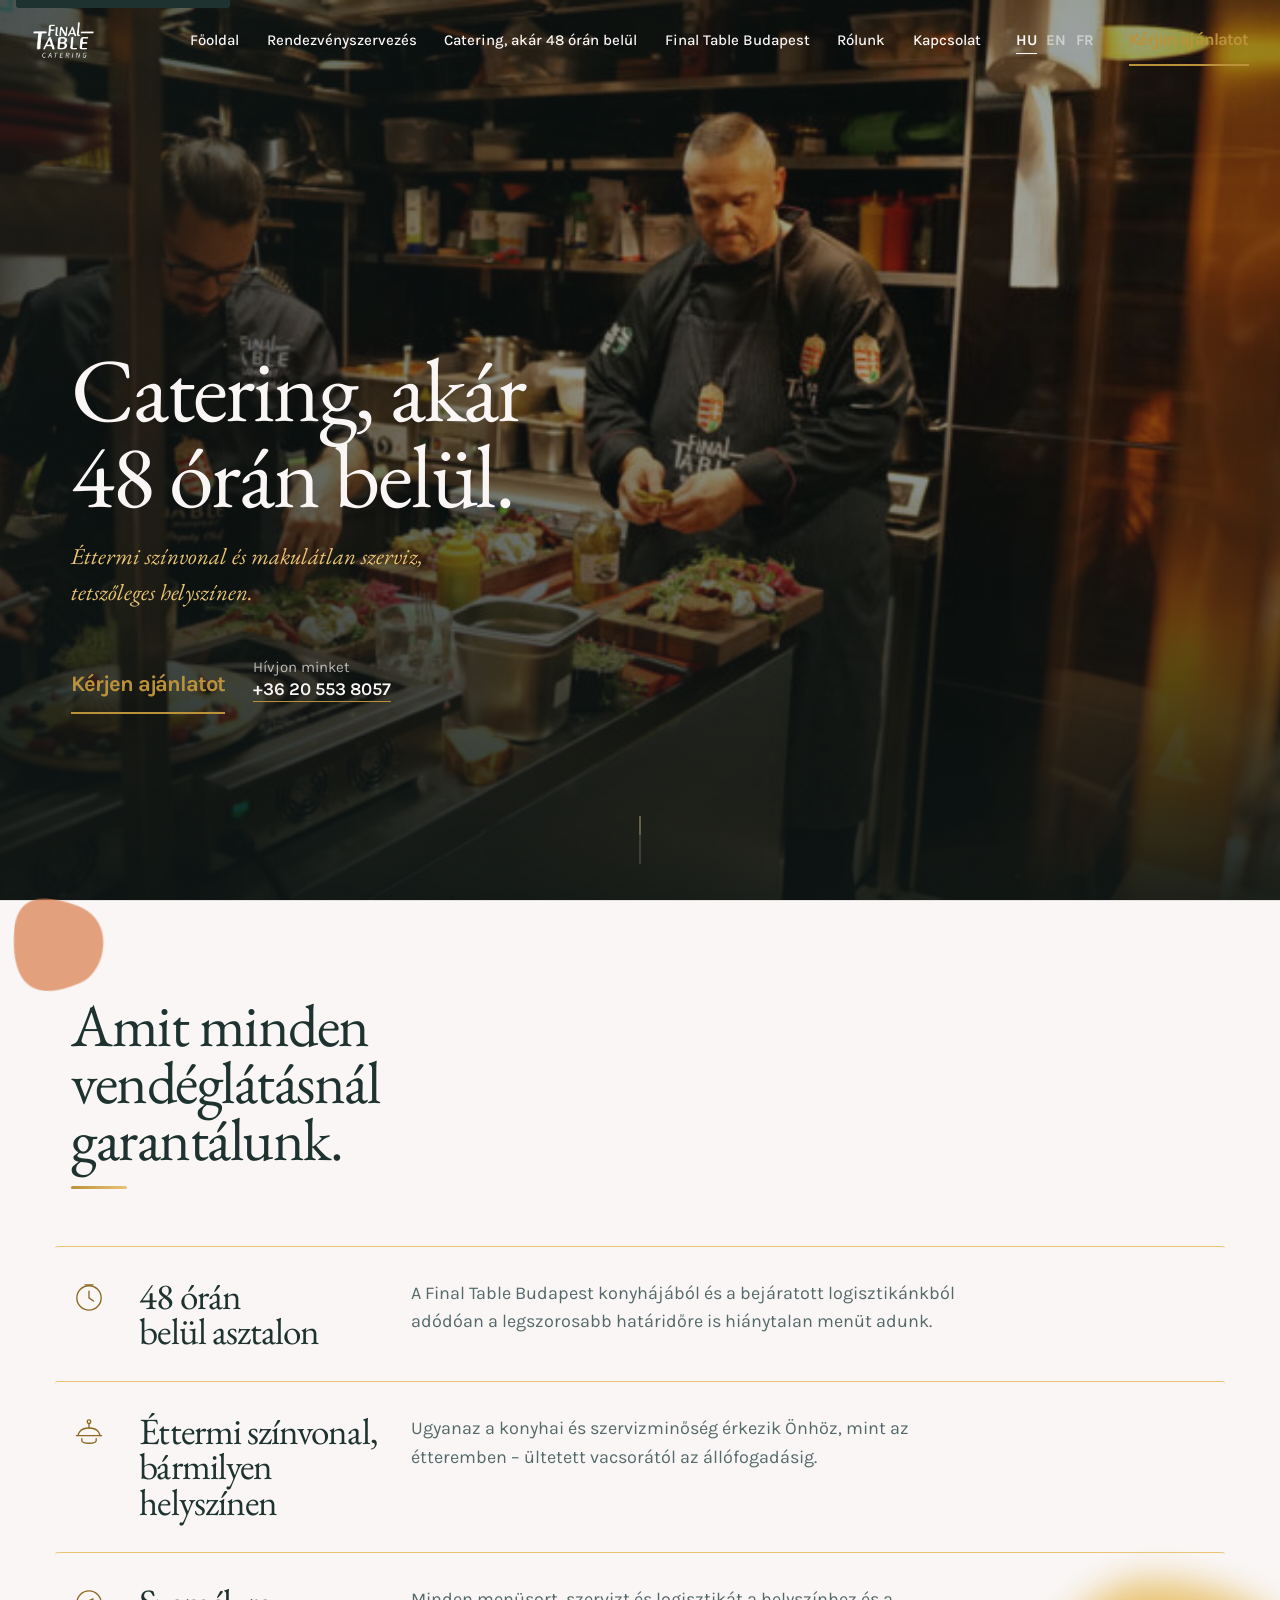
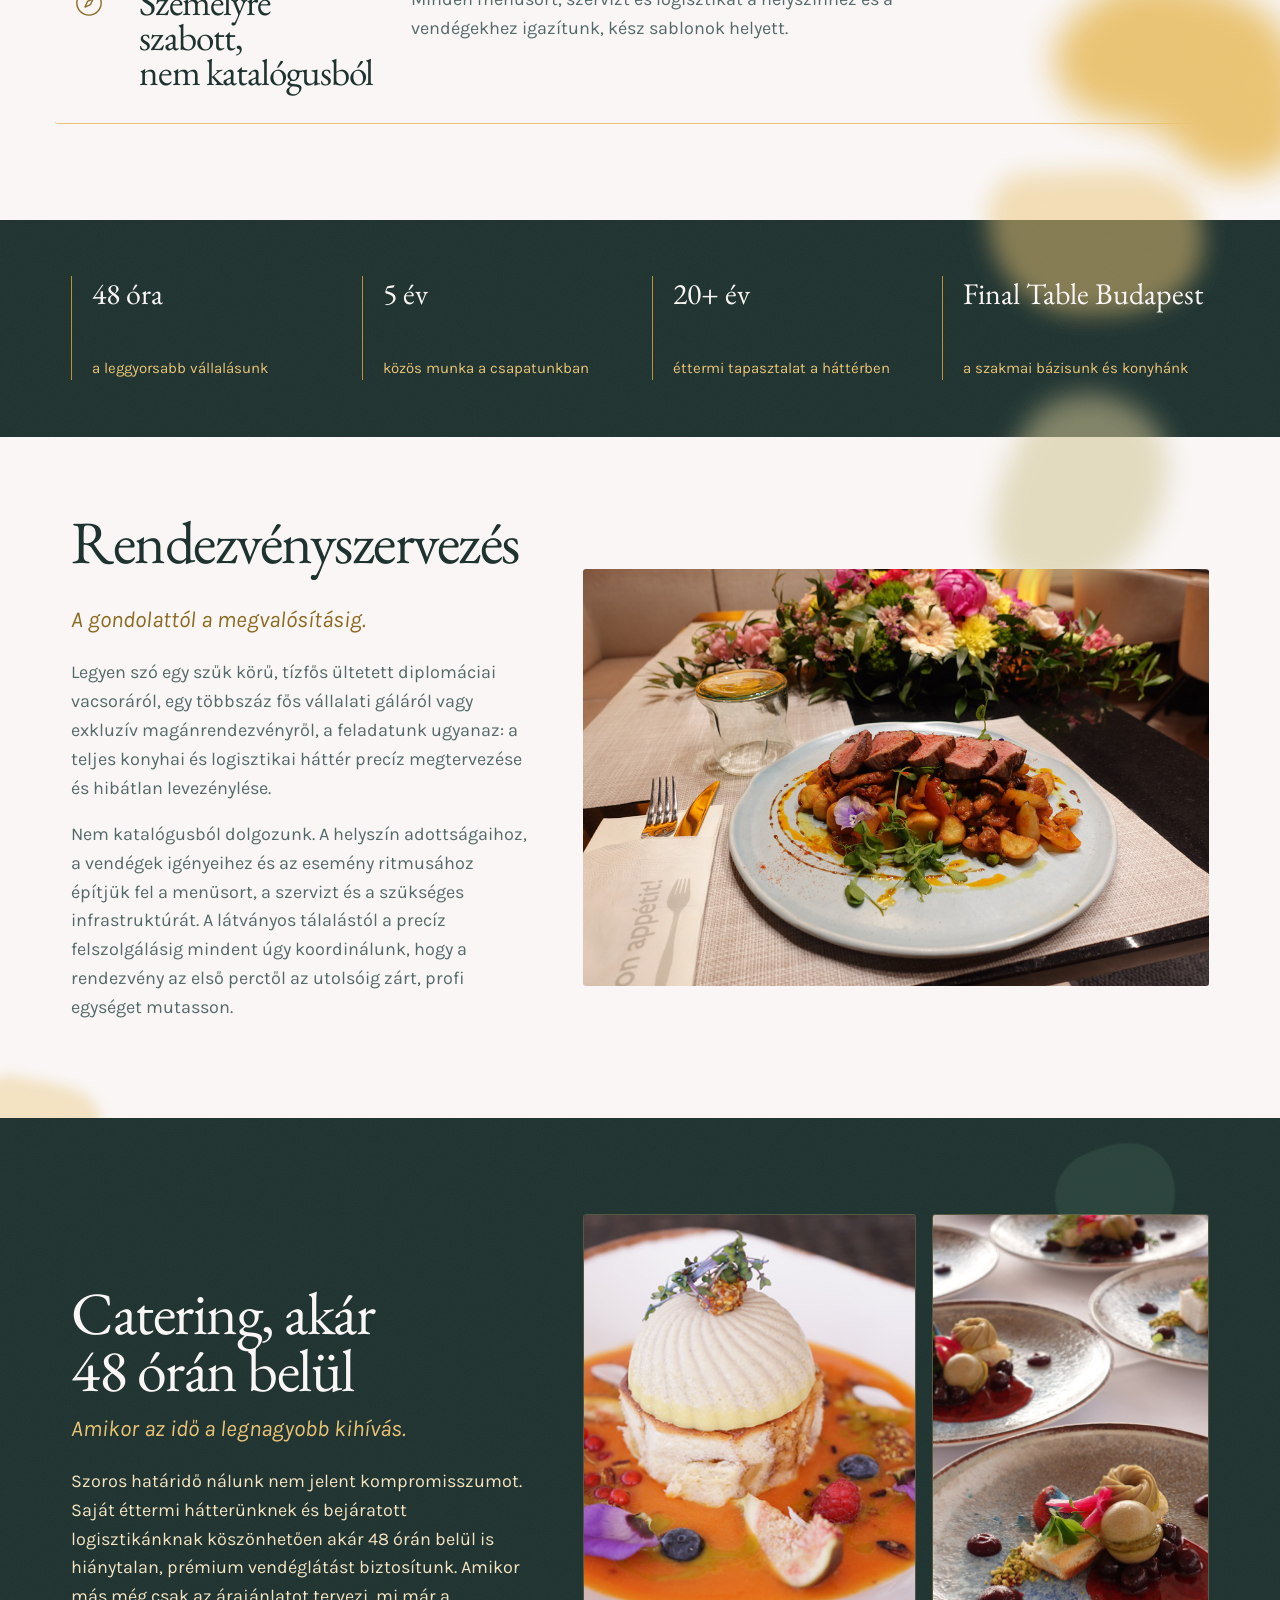
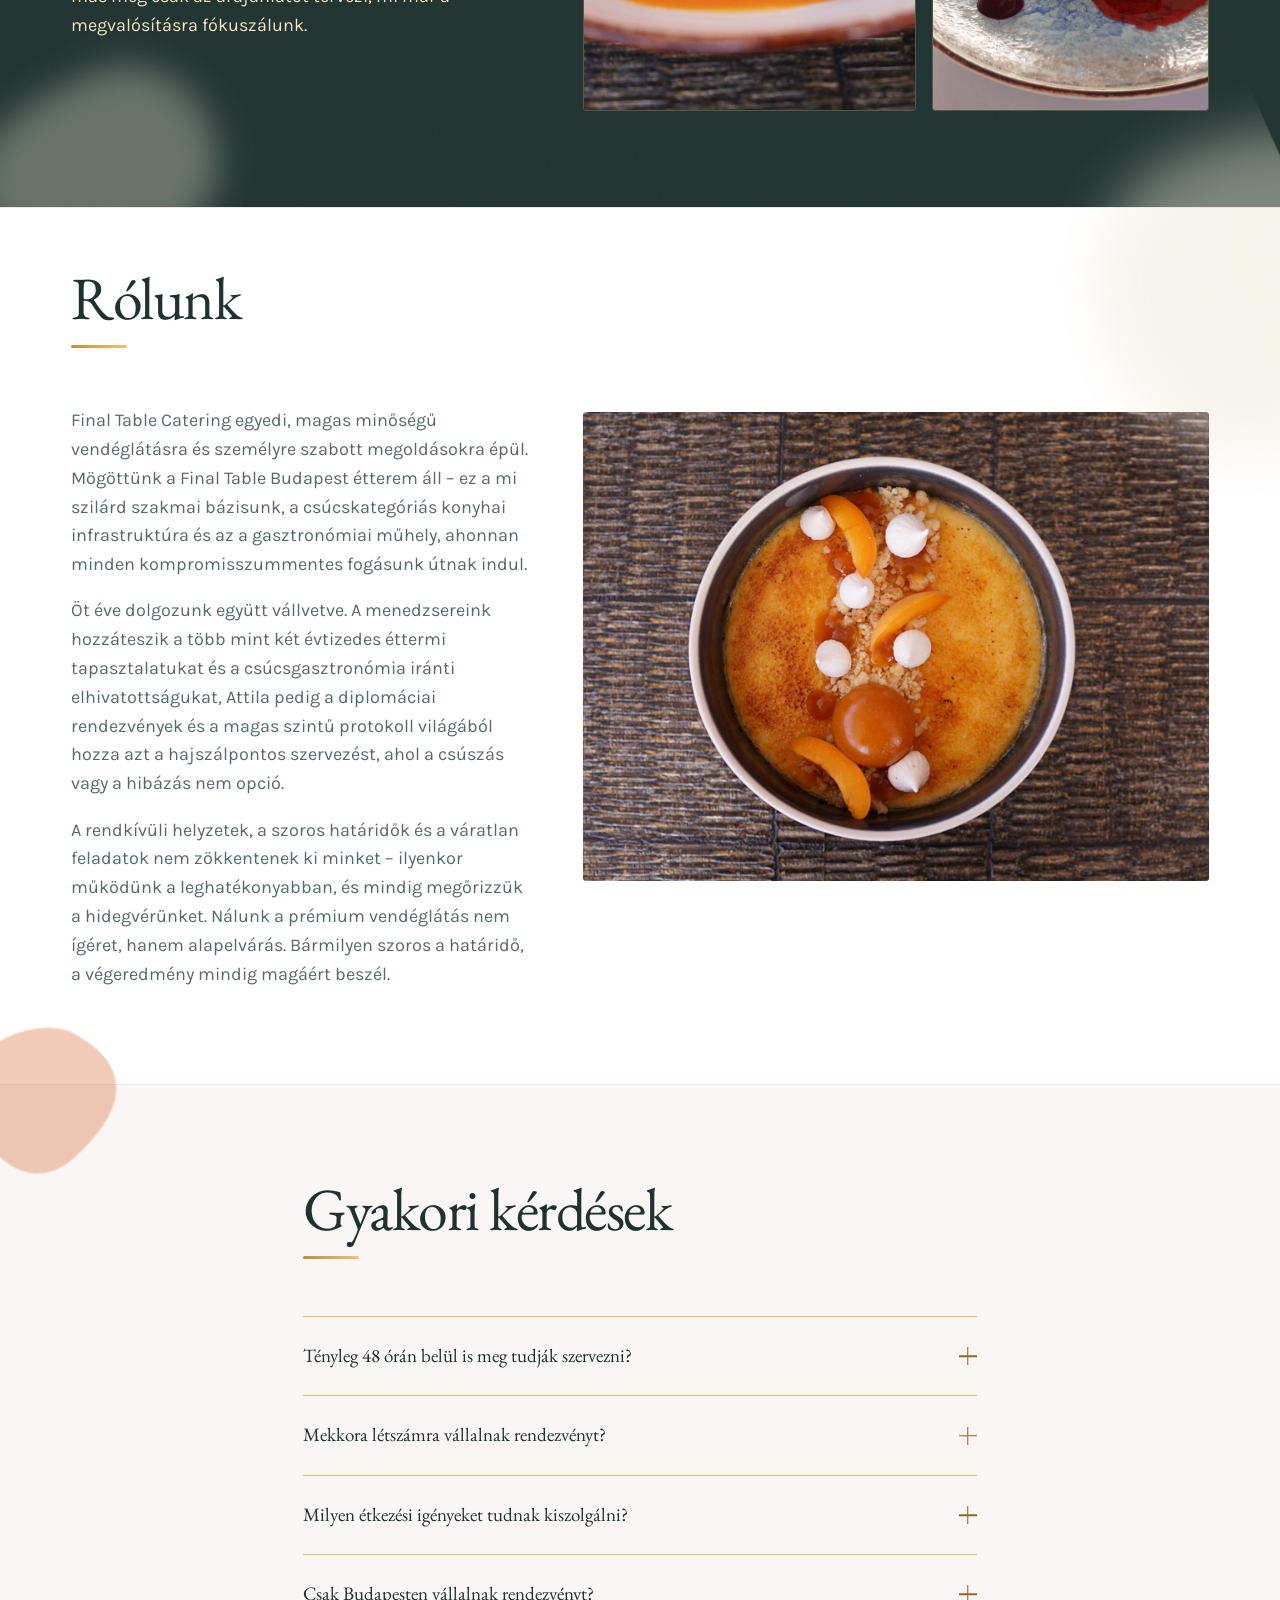
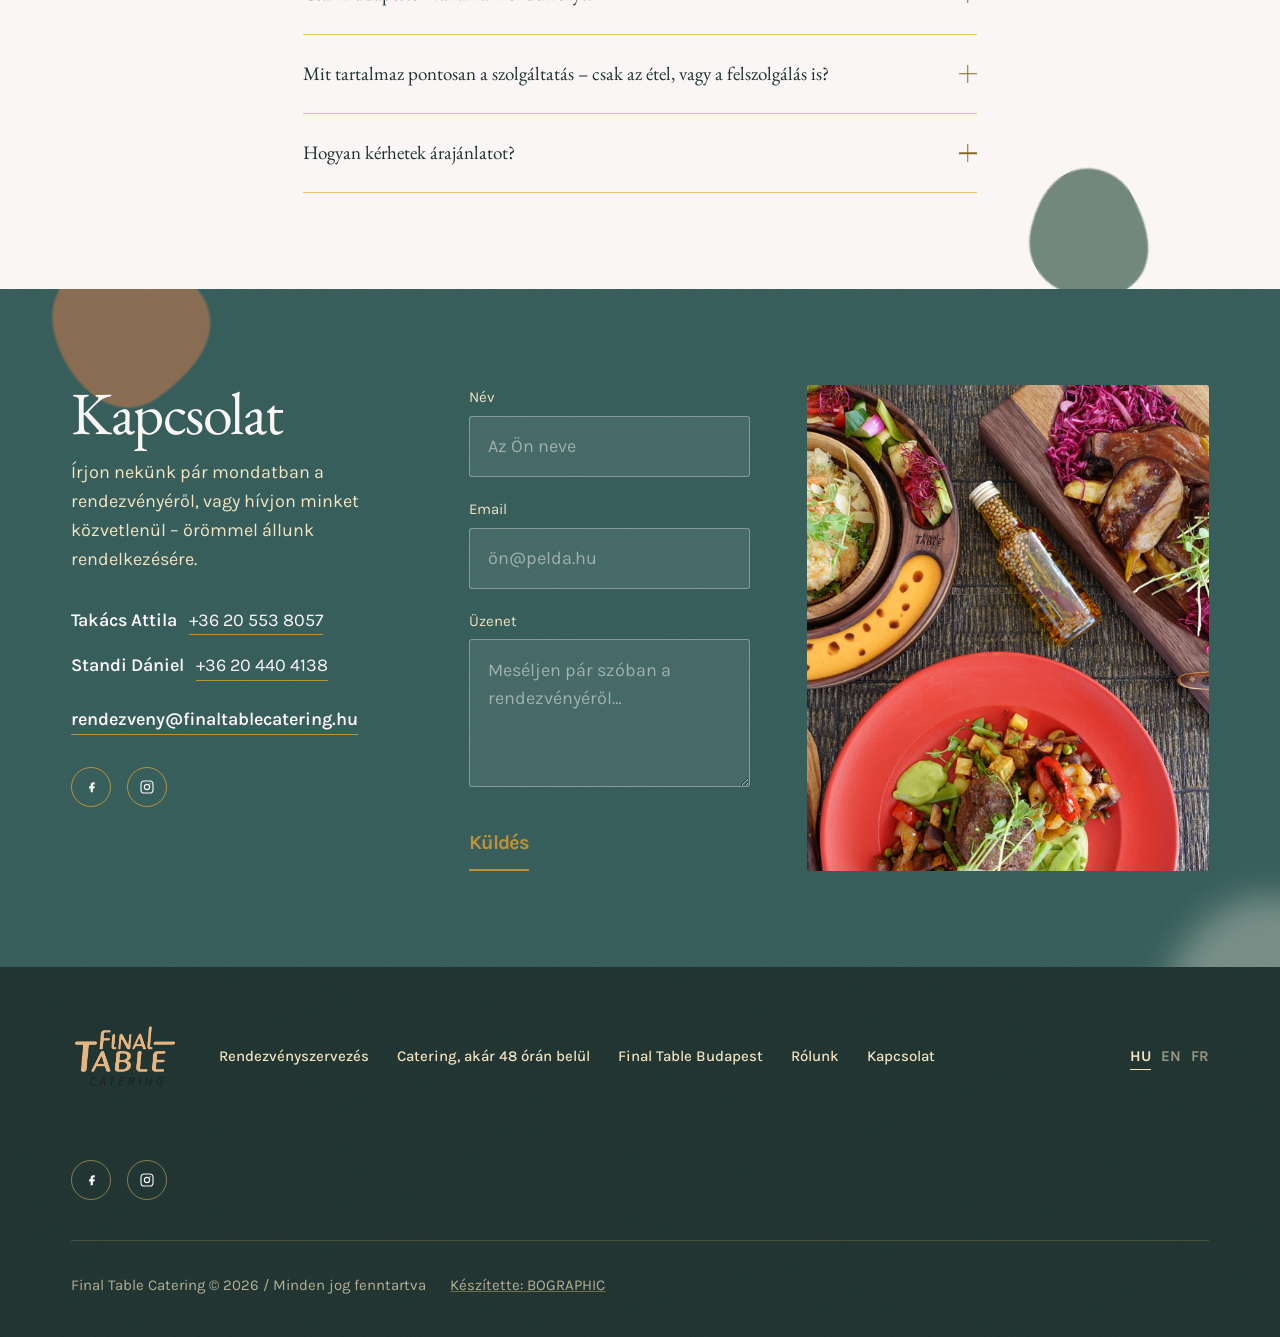
==== index.html @ fa03495c "Revert image sizes in the event organisation and about sections Co-Authored-By: Claude Sonnet 5 <nor" ====
<!DOCTYPE html>
<html lang="hu">
<head>
<meta charset="UTF-8">
<meta name="viewport" content="width=device-width, initial-scale=1">
<title>Final Table – Catering akár 48 órán belül</title>
<meta name="description" content="Final Table Catering: éttermi színvonalú catering és rendezvényszervezés, akár 48 órán belül, tetszőleges helyszínen. A Final Table Budapest étterem hátterével.">
<link rel="icon" type="image/png" href="/assets/images/favicon.png">
<link rel="canonical" href="/">
<link rel="alternate" hreflang="hu" href="/">
<link rel="alternate" hreflang="en" href="/en/">
<link rel="alternate" hreflang="fr" href="/fr/">
<link rel="alternate" hreflang="x-default" href="/">
<link rel="preconnect" href="https://fonts.googleapis.com">
<link rel="preconnect" href="https://fonts.gstatic.com" crossorigin>
<link href="https://fonts.googleapis.com/css2?family=EB+Garamond:ital,wght@0,400;0,500;0,600;1,400;1,500&amp;family=Karla:wght@400;500;600;700&amp;display=swap" rel="stylesheet">
<link rel="stylesheet" href="/css/styles.css">
<script>
(function () {
  var reduce = window.matchMedia && window.matchMedia("(prefers-reduced-motion: reduce)").matches;
  if ("IntersectionObserver" in window && !reduce) {
    document.documentElement.classList.add("has-js");
  }
})();
</script>
<noscript><style>[data-reveal] { opacity: 1 !important; transform: none !important; }</style></noscript>
</head>
<body>
<a class="skip-link" href="#main">Ugrás a tartalomhoz</a>

<header class="site-header">
  <div class="wrap site-header__inner">
    <a href="#top" class="brand">
      <img src="/assets/images/logo.png" alt="Final Table Catering" width="152" height="90" class="brand__mark">
    </a>

    <nav class="nav" id="site-nav" aria-label="Fő navigáció">
      <ul class="nav__list">
        <li><a href="#top">Főoldal</a></li>
        <li><a href="#rendezvenyszervezes">Rendezvényszervezés</a></li>
        <li><a href="#catering">Catering, akár 48 órán belül</a></li>
        <li><a href="https://www.finaltablerestaurant.com/" target="_blank" rel="noopener">Final Table Budapest</a></li>
        <li><a href="#rolunk">Rólunk</a></li>
        <li><a href="#kapcsolat">Kapcsolat</a></li>
      </ul>
      <ul class="lang-switch">
        <li><a href="/" class="is-active" aria-current="page">HU</a></li>
        <li><a href="/en/">EN</a></li>
        <li><a href="/fr/">FR</a></li>
      </ul>
      <a href="#kapcsolat" class="btn btn--primary btn--sm nav__cta">Kérjen ajánlatot</a>
    </nav>

    <button type="button" class="nav-toggle" id="navToggle" aria-expanded="false" aria-controls="site-nav">
      <span class="nav-toggle__bar"></span>
      <span class="nav-toggle__bar"></span>
      <span class="nav-toggle__bar"></span>
      <span class="sr-only">Menü megnyitása</span>
    </button>
  </div>
</header>

<div class="nav-scrim" id="navScrim" hidden></div>

<main id="main">

  <!-- HERO -->
  <section class="hero" id="top">
    <div class="hero__media">
      <img src="/assets/images/DSC06542.jpg" alt="Séf terítéket készít egy Final Table Catering rendezvényen" width="768" height="432">
    </div>
    <div class="hero__scrim" aria-hidden="true"></div>
    <div class="wrap hero__inner">
      <div class="hero__content">
        <h1 class="hero__title">Catering, akár 48 órán belül.</h1>
        <p class="hero__subtitle">Éttermi színvonal és makulátlan szerviz, tetszőleges helyszínen.</p>
        <div class="hero__actions">
          <a href="#kapcsolat" class="btn btn--primary btn--lg">Kérjen ajánlatot</a>
          <a href="tel:+36205538057" class="hero__phone">
            <span class="hero__phone-label">Hívjon minket</span>
            <span class="hero__phone-number">+36 20 553 8057</span>
          </a>
        </div>
      </div>
    </div>
    <div class="hero__scroll-cue" aria-hidden="true"><span></span></div>
  </section>

  <!-- BENEFITS -->
  <section class="benefits" aria-labelledby="benefits-title" style="position: relative;">
    <img class="deco-shape" src="/assets/images/shapes/shape-3.png" alt="" aria-hidden="true" style="width: 320px; right: -60px; bottom: -40px;" data-parallax="26" data-parallax-rotate="6">
    <img class="deco-shape" src="/assets/images/shapes/shape-10.png" alt="" aria-hidden="true" style="width: 90px; left: 1%; top: -10px; opacity: .7;" data-parallax="-16" data-parallax-rotate="-10">
    <div class="wrap">
      <h2 id="benefits-title" class="benefits__title" data-reveal="up">Amit minden vendéglátásnál garantálunk.<span class="section-rule" aria-hidden="true"></span></h2>

      <ul class="benefits__list">
        <li class="benefit" data-reveal="up">
          <svg class="benefit__icon" viewBox="0 0 40 40" fill="none" aria-hidden="true">
            <circle cx="20" cy="21" r="13.5" stroke="currentColor" stroke-width="1.5"/>
            <path d="M20 13.5V21L25 24.5" stroke="currentColor" stroke-width="1.5" stroke-linecap="round" stroke-linejoin="round"/>
            <path d="M15.5 6.5H24.5" stroke="currentColor" stroke-width="1.5" stroke-linecap="round"/>
          </svg>
          <h3 class="benefit__title">48 órán belül asztalon</h3>
          <p class="benefit__desc">A Final Table Budapest konyhájából és a bejáratott logisztikánkból adódóan a legszorosabb határidőre is hiánytalan menüt adunk.</p>
        </li>

        <li class="benefit" data-reveal="up" data-delay="120">
          <svg class="benefit__icon" viewBox="0 0 40 40" fill="none" aria-hidden="true">
            <path d="M8 24C8 24 8 15.5 20 15.5C32 15.5 32 24 32 24" stroke="currentColor" stroke-width="1.5" stroke-linecap="round"/>
            <path d="M6 24H34" stroke="currentColor" stroke-width="1.5" stroke-linecap="round"/>
            <path d="M20 15.5V10.5" stroke="currentColor" stroke-width="1.5" stroke-linecap="round"/>
            <circle cx="20" cy="8.5" r="2" stroke="currentColor" stroke-width="1.5"/>
            <path d="M12 27.5V29.5C12 31.1569 15.5817 32.5 20 32.5C24.4183 32.5 28 31.1569 28 29.5V27.5" stroke="currentColor" stroke-width="1.5" stroke-linecap="round"/>
          </svg>
          <h3 class="benefit__title">Éttermi színvonal, bármilyen helyszínen</h3>
          <p class="benefit__desc">Ugyanaz a konyhai és szervizminőség érkezik Önhöz, mint az étteremben – ültetett vacsorától az állófogadásig.</p>
        </li>

        <li class="benefit" data-reveal="up" data-delay="240">
          <svg class="benefit__icon" viewBox="0 0 40 40" fill="none" aria-hidden="true">
            <circle cx="20" cy="20" r="13.5" stroke="currentColor" stroke-width="1.5"/>
            <path d="M24.5 15.5L21.7 21.7L15.5 24.5L18.3 18.3L24.5 15.5Z" stroke="currentColor" stroke-width="1.5" stroke-linejoin="round"/>
          </svg>
          <h3 class="benefit__title">Személyre szabott, nem katalógusból</h3>
          <p class="benefit__desc">Minden menüsort, szervizt és logisztikát a helyszínhez és a vendégekhez igazítunk, kész sablonok helyett.</p>
        </li>
      </ul>
    </div>
  </section>

  <!-- PROOF -->
  <section class="proof" aria-label="Számokban">
    <img class="deco-shape" src="/assets/images/shapes/shape-9.png" alt="" aria-hidden="true" style="width: 270px; right: 4%; top: -50px; opacity: .5;" data-parallax="20" data-parallax-rotate="-6">
    <div class="wrap proof__grid">
      <div class="stat" data-reveal="up">
        <span class="stat__value" data-count>48 óra</span>
        <span class="stat__label">a leggyorsabb vállalásunk</span>
      </div>
      <div class="stat" data-reveal="up" data-delay="80">
        <span class="stat__value" data-count>5 év</span>
        <span class="stat__label">közös munka a csapatunkban</span>
      </div>
      <div class="stat" data-reveal="up" data-delay="160">
        <span class="stat__value" data-count>20+ év</span>
        <span class="stat__label">éttermi tapasztalat a háttérben</span>
      </div>
      <div class="stat" data-reveal="up" data-delay="240">
        <span class="stat__value">Final Table Budapest</span>
        <span class="stat__label">a szakmai bázisunk és konyhánk</span>
      </div>
    </div>
  </section>

  <!-- EVENT ORGANISATION -->
  <section class="spread" id="rendezvenyszervezes" style="position: relative;">
    <img class="deco-shape" src="/assets/images/shapes/shape-7.png" alt="" aria-hidden="true" style="width: 250px; right: 6%; top: -30px; opacity: .55;" data-parallax="22" data-parallax-rotate="8">
    <img class="deco-shape" src="/assets/images/shapes/shape-9.png" alt="" aria-hidden="true" style="width: 150px; left: -35px; bottom: -25px; opacity: .4;" data-parallax="-14" data-parallax-rotate="-9">
    <div class="wrap spread__inner">
      <div class="spread__content" data-reveal="left">
        <h2 data-parallax="10">Rendezvényszervezés</h2>
        <p class="spread__lead"><em>A gondolattól a megvalósításig.</em></p>
        <p>Legyen szó egy szűk körű, tízfős ültetett diplomáciai vacsoráról, egy többszáz fős vállalati gáláról vagy exkluzív magánrendezvényről, a feladatunk ugyanaz: a teljes konyhai és logisztikai háttér precíz megtervezése és hibátlan levezénylése.</p>
        <p>Nem katalógusból dolgozunk. A helyszín adottságaihoz, a vendégek igényeihez és az esemény ritmusához építjük fel a menüsort, a szervizt és a szükséges infrastruktúrát. A látványos tálalástól a precíz felszolgálásig mindent úgy koordinálunk, hogy a rendezvény az első perctől az utolsóig zárt, profi egységet mutasson.</p>
      </div>
      <div class="spread__media" data-reveal="right">
        <img src="/assets/images/DSC00233.jpg" alt="Terített asztalok egy Final Table által szervezett rendezvényen" width="1000" height="667" loading="lazy">
      </div>
    </div>
  </section>

  <!-- CATERING 48H -->
  <section class="spread spread--dark" id="catering">
    <img class="deco-shape" src="/assets/images/shapes/shape-2.png" alt="" aria-hidden="true" style="width: 300px; left: -50px; bottom: -50px; opacity: .35;" data-parallax="-18" data-parallax-rotate="-8">
    <img class="deco-shape" src="/assets/images/shapes/shape-4.png" alt="" aria-hidden="true" style="width: 120px; right: 8%; top: 10%; opacity: .45;" data-parallax="16" data-parallax-rotate="10">
    <div class="wrap spread__inner">
      <div class="spread__content" data-reveal="left">
        <h2>Catering, akár 48 órán belül</h2>
        <p class="spread__lead"><em>Amikor az idő a legnagyobb kihívás.</em></p>
        <p>Szoros határidő nálunk nem jelent kompromisszumot. Saját éttermi hátterünknek és bejáratott logisztikánknak köszönhetően akár 48 órán belül is hiánytalan, prémium vendéglátást biztosítunk. Amikor más még csak az árajánlatot tervezi, mi már a megvalósításra fókuszálunk.</p>
      </div>
      <div class="spread__media spread__media--duo" data-reveal="right">
        <div><img src="/assets/images/DSC04788.jpg" alt="Elegánsan tálalt fogás közelről" width="1000" height="563" loading="lazy"></div>
        <div><img src="/assets/images/DSC08310.jpg" alt="Felszolgálás egy Final Table Catering eseményen" width="667" height="1000" loading="lazy"></div>
      </div>
    </div>
  </section>

  <!-- ABOUT -->
  <section class="about" id="rolunk" style="position: relative;">
    <img class="deco-shape" src="/assets/images/shapes/shape-8.png" alt="" aria-hidden="true" style="width: 290px; right: -60px; top: -20px; opacity: .45;" data-parallax="24" data-parallax-rotate="7">
    <img class="deco-shape" src="/assets/images/shapes/shape-1.png" alt="" aria-hidden="true" style="width: 140px; left: -30px; bottom: -20px; opacity: .4;" data-parallax="-15" data-parallax-rotate="-11">
    <div class="wrap about__inner">
      <div class="about__content" data-reveal="left">
        <h2 data-parallax="10">Rólunk<span class="section-rule" aria-hidden="true"></span></h2>
        <p>Final Table Catering egyedi, magas minőségű vendéglátásra és személyre szabott megoldásokra épül. Mögöttünk a Final Table Budapest étterem áll – ez a mi szilárd szakmai bázisunk, a csúcskategóriás konyhai infrastruktúra és az a gasztronómiai műhely, ahonnan minden kompromisszummentes fogásunk útnak indul.</p>
        <p>Öt éve dolgozunk együtt vállvetve. A menedzsereink hozzáteszik a több mint két évtizedes éttermi tapasztalatukat és a csúcsgasztronómia iránti elhivatottságukat, Attila pedig a diplomáciai rendezvények és a magas szintű protokoll világából hozza azt a hajszálpontos szervezést, ahol a csúszás vagy a hibázás nem opció.</p>
        <p>A rendkívüli helyzetek, a szoros határidők és a váratlan feladatok nem zökkentenek ki minket – ilyenkor működünk a leghatékonyabban, és mindig megőrizzük a hidegvérünket. Nálunk a prémium vendéglátás nem ígéret, hanem alapelvárás. Bármilyen szoros a határidő, a végeredmény mindig magáért beszél.</p>
      </div>
      <div class="about__media" data-reveal="right">
        <img src="/assets/images/DSC04966.jpg" alt="Final Table séf a konyhában fogást készít" width="1000" height="563" loading="lazy">
      </div>
    </div>
  </section>

  <!-- FAQ -->
  <section class="faq" id="gyik" aria-labelledby="faq-title" style="position: relative;">
    <img class="deco-shape" src="/assets/images/shapes/shape-4.png" alt="" aria-hidden="true" style="width: 130px; right: 10%; bottom: 8%; opacity: .7;" data-parallax="-14" data-parallax-rotate="-12">
    <div class="wrap faq__inner">
      <h2 id="faq-title" data-reveal="up">Gyakori kérdések<span class="section-rule" aria-hidden="true"></span></h2>

      <div class="faq__list">
        <details class="faq__item" data-reveal="up">
          <summary>Tényleg 48 órán belül is meg tudják szervezni?<span class="faq__icon" aria-hidden="true"></span></summary>
          <p>Igen. A Final Table Budapest konyhája és a bejáratott logisztikánk miatt a legszorosabb határidőt is kompromisszum nélkül vállaljuk – sok esetben már a megvalósításon dolgozunk, amíg mások csak árajánlatot adnának.</p>
        </details>

        <details class="faq__item" data-reveal="up" data-delay="60">
          <summary>Mekkora létszámra vállalnak rendezvényt?<span class="faq__icon" aria-hidden="true"></span></summary>
          <p>Tízfős, ültetett diplomáciai vacsorától a többszáz fős vállalati gáláig mindent vállalunk – a csapatot és a logisztikát mindig a létszámhoz igazítjuk.</p>
        </details>

        <details class="faq__item" data-reveal="up" data-delay="120">
          <summary>Milyen étkezési igényeket tudnak kiszolgálni?<span class="faq__icon" aria-hidden="true"></span></summary>
          <p>Vegetáriánus, vegán, gluténmentes és egyéb speciális igényeket is megoldunk – elég, ha ezeket a foglaláskor jelzi nekünk.</p>
        </details>

        <details class="faq__item" data-reveal="up" data-delay="180">
          <summary>Csak Budapesten vállalnak rendezvényt?<span class="faq__icon" aria-hidden="true"></span></summary>
          <p>A szakmai bázisunk a Final Table Budapest étterem, de tetszőleges helyszínen szervezünk rendezvényt az ország területén – ugyanazt a színvonalat garantáljuk, bárhol terítjük is meg az asztalt.</p>
        </details>

        <details class="faq__item" data-reveal="up" data-delay="240">
          <summary>Mit tartalmaz pontosan a szolgáltatás – csak az étel, vagy a felszolgálás is?<span class="faq__icon" aria-hidden="true"></span></summary>
          <p>A menütervezéstől a felszolgáló személyzeten át a szükséges eszközökig mindent biztosítunk és koordinálunk – Önnek csak a vendégeire kell figyelnie.</p>
        </details>

        <details class="faq__item" data-reveal="up" data-delay="300">
          <summary>Hogyan kérhetek árajánlatot?<span class="faq__icon" aria-hidden="true"></span></summary>
          <p>Töltse ki a kapcsolati űrlapot, vagy hívjon minket közvetlenül – jellemzően rövid időn belül válaszolunk a részletekkel.</p>
        </details>
      </div>
    </div>
  </section>

  <!-- CONTACT -->
  <section class="contact" id="kapcsolat">
    <img class="deco-shape" src="/assets/images/shapes/shape-1.png" alt="" aria-hidden="true" style="width: 150px; left: 4%; top: 6%; opacity: .5;" data-parallax="16" data-parallax-rotate="10">
    <img class="deco-shape" src="/assets/images/shapes/shape-8.png" alt="" aria-hidden="true" style="width: 180px; right: -45px; bottom: -35px; opacity: .35;" data-parallax="-17" data-parallax-rotate="-7">
    <div class="wrap contact__inner">
      <div class="contact__info" data-reveal="left">
        <h2>Kapcsolat</h2>
        <p>Írjon nekünk pár mondatban a rendezvényéről, vagy hívjon minket közvetlenül – örömmel állunk rendelkezésére.</p>

        <ul class="contact__people">
          <li>
            <span class="contact__name">Takács Attila</span>
            <a href="tel:+36205538057">+36 20 553 8057</a>
          </li>
          <li>
            <span class="contact__name">Standi Dániel</span>
            <a href="tel:+36204404138">+36 20 440 4138</a>
          </li>
        </ul>

        <a class="contact__email" href="mailto:rendezveny@finaltablecatering.hu">rendezveny@finaltablecatering.hu</a>

        <ul class="social">
          <li>
            <a href="https://www.facebook.com/people/Final-Table-Catering/" target="_blank" rel="noopener" aria-label="Final Table Catering Facebookon">
              <svg viewBox="0 0 24 24" aria-hidden="true"><path d="M15 8.5H17V5.5H15C13.067 5.5 11.5 7.067 11.5 9V11H9.5V14H11.5V19H14.5V14H16.5L17 11H14.5V9C14.5 8.72386 14.7239 8.5 15 8.5Z" fill="currentColor"/></svg>
            </a>
          </li>
          <li>
            <a href="https://www.instagram.com/finaltablecatering/" target="_blank" rel="noopener" aria-label="Final Table Catering Instagramon">
              <svg viewBox="0 0 24 24" aria-hidden="true" fill="none"><rect x="4" y="4" width="16" height="16" rx="4.5" stroke="currentColor" stroke-width="1.5"/><circle cx="12" cy="12" r="3.5" stroke="currentColor" stroke-width="1.5"/><circle cx="16.2" cy="7.8" r="0.9" fill="currentColor"/></svg>
            </a>
          </li>
        </ul>
      </div>

      <form class="contact__form" action="mailto:rendezveny@finaltablecatering.hu" method="post" enctype="text/plain" data-reveal="up" data-delay="100">
        <div class="field">
          <label for="form-name">Név</label>
          <input type="text" id="form-name" name="name" placeholder="Az Ön neve" required>
        </div>
        <div class="field">
          <label for="form-email">Email</label>
          <input type="email" id="form-email" name="email" placeholder="ön@pelda.hu" required>
        </div>
        <div class="field">
          <label for="form-message">Üzenet</label>
          <textarea id="form-message" name="message" rows="4" placeholder="Meséljen pár szóban a rendezvényéről…" required></textarea>
        </div>
        <button type="submit" class="btn btn--primary">Küldés</button>
      </form>

      <div class="contact__media" data-reveal="right">
        <img src="/assets/images/DSC06000.jpg" alt="Pohárköszöntő egy Final Table Catering rendezvényen" width="1000" height="667" loading="lazy">
      </div>
    </div>
  </section>

</main>

<footer class="site-footer">
  <div class="wrap site-footer__inner">
    <a href="#top" class="brand brand--footer">
      <img src="/assets/images/logo.png" alt="Final Table Catering" width="108" height="64">
    </a>

    <ul class="nav__list nav__list--footer">
      <li><a href="#rendezvenyszervezes">Rendezvényszervezés</a></li>
      <li><a href="#catering">Catering, akár 48 órán belül</a></li>
      <li><a href="https://www.finaltablerestaurant.com/" target="_blank" rel="noopener">Final Table Budapest</a></li>
      <li><a href="#rolunk">Rólunk</a></li>
      <li><a href="#kapcsolat">Kapcsolat</a></li>
    </ul>

    <ul class="lang-switch lang-switch--footer">
      <li><a href="/" class="is-active" aria-current="page">HU</a></li>
      <li><a href="/en/">EN</a></li>
      <li><a href="/fr/">FR</a></li>
    </ul>

    <ul class="social social--footer">
      <li>
        <a href="https://www.facebook.com/people/Final-Table-Catering/" target="_blank" rel="noopener" aria-label="Final Table Catering Facebookon">
          <svg viewBox="0 0 24 24" aria-hidden="true"><path d="M15 8.5H17V5.5H15C13.067 5.5 11.5 7.067 11.5 9V11H9.5V14H11.5V19H14.5V14H16.5L17 11H14.5V9C14.5 8.72386 14.7239 8.5 15 8.5Z" fill="currentColor"/></svg>
        </a>
      </li>
      <li>
        <a href="https://www.instagram.com/finaltablecatering/" target="_blank" rel="noopener" aria-label="Final Table Catering Instagramon">
          <svg viewBox="0 0 24 24" aria-hidden="true" fill="none"><rect x="4" y="4" width="16" height="16" rx="4.5" stroke="currentColor" stroke-width="1.5"/><circle cx="12" cy="12" r="3.5" stroke="currentColor" stroke-width="1.5"/><circle cx="16.2" cy="7.8" r="0.9" fill="currentColor"/></svg>
        </a>
      </li>
    </ul>

    <div class="site-footer__legal">
      <p>Final Table Catering © <span id="year">2026</span> / Minden jog fenntartva</p>
      <p><a href="https://www.bographic.hu" target="_blank" rel="noopener">Készítette: BOGRAPHIC</a></p>
    </div>
  </div>
</footer>

<a href="#top" class="back-to-top" aria-label="Vissza a tetejére">
  <svg viewBox="0 0 24 24" fill="none" aria-hidden="true"><path d="M12 18V6M12 6L6 12M12 6L18 12" stroke="currentColor" stroke-width="2" stroke-linecap="round" stroke-linejoin="round"/></svg>
</a>

<script src="/js/main.js"></script>
</body>
</html>
---- css/styles.css ----
/* =========================================================
   Final Table Catering — design tokens
   ========================================================= */
:root {
  /* color */
  --pine-900: #1e322f;
  --pine-700: #345c59;
  --slate-500: #55696a;
  --gold-700: #8c6a21;
  --gold-500: #bb923a;
  --champagne-300: #e9c475;
  --champagne-100: #f3e4c2;
  --cream-50: #f9f6f5;
  --white: #ffffff;

  /* type */
  --font-display: "EB Garamond", "Iowan Old Style", Georgia, serif;
  --font-body: "Karla", -apple-system, BlinkMacSystemFont, "Segoe UI", sans-serif;

  --fs-h1: clamp(2.75rem, 1.4rem + 6vw, 5.625rem);
  --fs-h2: clamp(2.25rem, 1.4rem + 3.8vw, 3.75rem);
  --fs-h3: clamp(1.5rem, 1.2rem + 1.4vw, 2.625rem);
  --fs-lead: clamp(1.2rem, 1.1rem + 0.4vw, 1.4375rem);
  --fs-body: 1.125rem;
  --fs-small: 0.9375rem;

  /* spacing */
  --space-section: clamp(4rem, 3.2rem + 3.5vw, 7.5rem);
  --space-xl: clamp(2.5rem, 2.1rem + 1.8vw, 4rem);
  --gutter: clamp(1.25rem, 1rem + 1.2vw, 2.5rem);

  --wrap-max: 1200px;
  --radius: 3px;
  --ease: cubic-bezier(0.22, 0.61, 0.36, 1);
  --grain: url("data:image/svg+xml,%3Csvg xmlns='http://www.w3.org/2000/svg'%3E%3Cfilter id='n'%3E%3CfeTurbulence type='fractalNoise' baseFrequency='0.85' numOctaves='2' stitchTiles='stitch'/%3E%3C/filter%3E%3Crect width='100%25' height='100%25' filter='url(%23n)'/%3E%3C/svg%3E");
}

/* =========================================================
   Reset
   ========================================================= */
*,
*::before,
*::after {
  box-sizing: border-box;
}

* {
  margin: 0;
}

html {
  -webkit-text-size-adjust: 100%;
  scroll-behavior: smooth;
  overflow-x: hidden;
}

body {
  min-height: 100svh;
  overflow-x: hidden;
  background: var(--cream-50);
  color: var(--pine-900);
  font-family: var(--font-body);
  font-size: var(--fs-body);
  line-height: 1.6;
  -webkit-font-smoothing: antialiased;
}

img,
picture,
svg {
  display: block;
  max-width: 100%;
}

h1, h2, h3, h4 {
  font-family: var(--font-display);
  font-weight: 400;
  line-height: 0.95;
  letter-spacing: -0.025em;
  text-wrap: balance;
  color: var(--pine-900);
}

p {
  max-width: 62ch;
}

.section-rule {
  display: block;
  width: 3.5rem;
  height: 3px;
  margin-top: 1.125rem;
  background: linear-gradient(90deg, var(--gold-500), var(--champagne-300));
  border-radius: 2px;
}

a {
  color: inherit;
  text-decoration: none;
}

button {
  font: inherit;
  color: inherit;
  background: none;
  border: 0;
  cursor: pointer;
}

input,
textarea {
  font: inherit;
  color: inherit;
}

ul {
  list-style: none;
  padding: 0;
}

@media (prefers-reduced-motion: reduce) {
  html {
    scroll-behavior: auto;
  }
  *,
  *::before,
  *::after {
    animation-duration: 0.001ms !important;
    animation-iteration-count: 1 !important;
    transition-duration: 0.001ms !important;
  }
}

/* =========================================================
   Accessibility helpers
   ========================================================= */
.sr-only {
  position: absolute;
  width: 1px;
  height: 1px;
  padding: 0;
  margin: -1px;
  overflow: hidden;
  clip: rect(0, 0, 0, 0);
  white-space: nowrap;
  border: 0;
}

.skip-link {
  position: absolute;
  left: 1rem;
  top: -3rem;
  z-index: 1000;
  background: var(--pine-900);
  color: var(--cream-50);
  padding: 0.75em 1.25em;
  border-radius: var(--radius);
  transition: top 0.2s var(--ease);
}

.skip-link:focus {
  top: 1rem;
}

:focus-visible {
  outline: 2px solid var(--gold-500);
  outline-offset: 3px;
}

/* =========================================================
   Scroll-reveal (progressive enhancement)
   `.has-js` is set by an inline script in <head> before paint;
   without it (or with reduced motion) everything stays visible.
   ========================================================= */
.has-js [data-reveal] {
  opacity: 0;
  transition: opacity 0.7s var(--ease), transform 0.7s var(--ease);
  transition-delay: var(--delay, 0s);
}

.has-js [data-reveal="up"] {
  transform: translateY(28px);
}

.has-js [data-reveal="left"] {
  transform: translateX(-32px);
}

.has-js [data-reveal="right"] {
  transform: translateX(32px);
}

.has-js [data-reveal].is-visible {
  opacity: 1;
  transform: none;
}

@media (prefers-reduced-motion: reduce) {
  .has-js [data-reveal] {
    opacity: 1;
    transform: none;
    transition: none;
  }
}

/* =========================================================
   Decorative floating shapes
   ========================================================= */
.deco-shape {
  position: absolute;
  z-index: 0;
  max-width: none;
  pointer-events: none;
  user-select: none;
  will-change: transform;
}

@media (max-width: 719.98px) {
  .deco-shape {
    display: none;
  }
}

/* =========================================================
   Layout helpers
   ========================================================= */
.wrap {
  width: 100%;
  max-width: var(--wrap-max);
  margin-inline: auto;
  padding-inline: var(--gutter);
}

section {
  padding-block: var(--space-section);
}

#rendezvenyszervezes,
#catering,
#rolunk,
#gyik,
#kapcsolat,
#event-organisation,
#about,
#faq,
#contact,
#organisation-evenements,
#a-propos {
  scroll-margin-top: 5.5rem;
}

/* =========================================================
   Buttons
   ========================================================= */
.btn {
  display: inline-flex;
  align-items: center;
  justify-content: center;
  gap: 0.5em;
  font-family: var(--font-body);
  font-weight: 700;
  font-size: 1.25rem;
  letter-spacing: -0.05em;
  white-space: nowrap;
  padding: 1.25rem 0 0.625rem;
  border: 0;
  border-bottom: 2px solid var(--gold-500);
  border-radius: 0;
  background: transparent;
  color: var(--gold-500);
  transition: color 0.2s var(--ease), border-color 0.2s var(--ease);
}

.btn:hover,
.btn:focus-visible {
  color: var(--champagne-300);
  border-color: var(--champagne-300);
}

.btn--lg {
  font-size: 1.375rem;
}

.btn--sm {
  font-size: 1.0625rem;
  padding-top: 0.75rem;
}

/* =========================================================
   Site header
   ========================================================= */
.site-header {
  position: fixed;
  inset: 0 0 auto 0;
  z-index: 100;
  background: transparent;
  border-bottom: 1px solid transparent;
  box-shadow: 0 12px 24px -20px rgba(30, 50, 47, 0);
  transition: background-color 0.35s var(--ease), border-color 0.35s var(--ease), box-shadow 0.35s var(--ease), backdrop-filter 0.35s var(--ease);
  animation: rise-down 0.6s var(--ease) both;
}

.site-header.is-scrolled {
  background: rgba(249, 246, 245, 0.92);
  backdrop-filter: blur(8px);
  border-bottom-color: rgba(30, 50, 47, 0.1);
  box-shadow: 0 12px 24px -18px rgba(30, 50, 47, 0.35);
}

@keyframes rise-down {
  from {
    opacity: 0;
    transform: translateY(-100%);
  }
  to {
    opacity: 1;
    transform: translateY(0);
  }
}

.site-header__inner {
  display: flex;
  align-items: center;
  justify-content: space-between;
  gap: var(--gutter);
  padding-block: 0.9rem;
  max-width: 1320px;
}

.brand {
  flex-shrink: 0;
  line-height: 0;
}

.brand__mark {
  height: 2.375rem;
  width: auto;
  filter: brightness(0) invert(1) drop-shadow(0 1px 4px rgba(14, 22, 21, 0.35));
  transition: filter 0.35s var(--ease);
}

.site-header.is-scrolled .brand__mark {
  filter: none;
}

.nav {
  display: flex;
  align-items: center;
  gap: clamp(1.25rem, 1rem + 1.5vw, 2.5rem);
  min-width: 0;
}

.nav__list {
  display: flex;
  flex-wrap: wrap;
  align-items: center;
  gap: clamp(1rem, 0.6rem + 1.4vw, 2rem);
  font-size: var(--fs-small);
  font-weight: 500;
}

.nav__list a,
.lang-switch a {
  text-decoration: none;
  padding-block: 0.25rem;
  border-bottom: 1px solid transparent;
  transition: border-color 0.2s var(--ease), color 0.2s var(--ease);
}

@media (min-width: 1280px) {
  .nav__list a,
  .lang-switch a {
    color: var(--cream-50);
  }

  .nav__list a:hover,
  .nav__list a:focus-visible,
  .lang-switch a:hover,
  .lang-switch a:focus-visible {
    color: var(--champagne-300);
    border-color: var(--champagne-300);
  }

  .site-header.is-scrolled .nav__list a,
  .site-header.is-scrolled .lang-switch a {
    color: var(--pine-700);
  }

  .site-header.is-scrolled .nav__list a:hover,
  .site-header.is-scrolled .nav__list a:focus-visible,
  .site-header.is-scrolled .lang-switch a:hover,
  .site-header.is-scrolled .lang-switch a:focus-visible {
    color: var(--gold-700);
    border-color: var(--gold-500);
  }
}

.nav__cta {
  flex-shrink: 0;
}

.lang-switch {
  display: flex;
  align-items: center;
  gap: 0.6rem;
  font-size: var(--fs-small);
  font-weight: 700;
  flex-shrink: 0;
}

.lang-switch a.is-active {
  opacity: 1;
  border-bottom-color: currentColor;
}

.lang-switch a:not(.is-active) {
  opacity: 0.55;
}

.nav-toggle {
  position: relative;
  z-index: 96;
  display: flex;
  flex-direction: column;
  justify-content: center;
  align-items: center;
  gap: 5px;
  width: 2.75rem;
  height: 2.75rem;
  flex-shrink: 0;
}

.nav-toggle__bar {
  display: block;
  width: 22px;
  height: 2px;
  background: var(--cream-50);
  border-radius: 2px;
  transition: transform 0.25s var(--ease), opacity 0.2s var(--ease), background-color 0.35s var(--ease);
}

.site-header.is-scrolled .nav-toggle__bar,
.nav-toggle[aria-expanded="true"] .nav-toggle__bar {
  background: var(--pine-900);
}

.nav-toggle[aria-expanded="true"] .nav-toggle__bar:nth-child(1) {
  transform: translateY(7px) rotate(45deg);
}

.nav-toggle[aria-expanded="true"] .nav-toggle__bar:nth-child(2) {
  opacity: 0;
}

.nav-toggle[aria-expanded="true"] .nav-toggle__bar:nth-child(3) {
  transform: translateY(-7px) rotate(-45deg);
}

.nav-scrim {
  position: fixed;
  inset: 0;
  z-index: 90;
  background: rgba(30, 50, 47, 0.35);
}

@media (max-width: 1279.98px) {
  .nav-toggle {
    display: flex;
  }

  .nav {
    position: fixed;
    inset: 0 0 0 auto;
    z-index: 95;
    width: min(20rem, 84vw);
    height: 100svh;
    background: var(--cream-50);
    flex-direction: column;
    align-items: stretch;
    justify-content: flex-start;
    gap: 0;
    padding: 5.5rem var(--gutter) 2.5rem;
    transform: translateX(100%);
    transition: transform 0.3s var(--ease);
    overflow-y: auto;
  }

  .nav.is-open {
    transform: translateX(0);
  }

  .nav__list {
    flex-direction: column;
    align-items: flex-start;
    gap: 0;
    font-size: 1.0625rem;
    width: 100%;
  }

  .nav__list li {
    width: 100%;
    border-bottom: 1px solid rgba(30, 50, 47, 0.08);
  }

  .nav__list a {
    display: block;
    padding-block: 0.9rem;
    color: var(--pine-700);
  }

  .nav__list a:hover,
  .nav__list a:focus-visible {
    color: var(--gold-700);
    border-color: var(--gold-500);
  }

  .lang-switch {
    margin-top: 1.5rem;
    color: var(--pine-700);
  }

  .lang-switch a:hover,
  .lang-switch a:focus-visible {
    color: var(--gold-700);
    border-color: var(--gold-500);
  }

  .nav__cta {
    margin-top: 1.5rem;
    width: 100%;
  }
}

@media (min-width: 1280px) {
  .nav-toggle {
    display: none;
  }
}

/* =========================================================
   Hero — full-bleed cinematic moment
   ========================================================= */
.hero {
  position: relative;
  min-height: 100svh;
  display: flex;
  align-items: flex-end;
  overflow: hidden;
  isolation: isolate;
}

.hero__media {
  position: absolute;
  inset: 0;
  z-index: -2;
}

.hero__media img {
  width: 100%;
  height: 100%;
  object-fit: cover;
  animation: hero-zoom 14s var(--ease) both;
}

.hero__scrim {
  position: absolute;
  inset: 0;
  z-index: -1;
  background:
    linear-gradient(180deg, rgba(20, 32, 30, 0.4) 0%, rgba(18, 28, 27, 0.35) 42%, rgba(13, 21, 20, 0.92) 100%),
    linear-gradient(100deg, rgba(13, 21, 20, 0.6) 0%, rgba(13, 21, 20, 0.05) 58%);
}

.hero__inner {
  width: 100%;
  padding-block: clamp(7rem, 60vh, 10rem) clamp(4rem, 10vh, 6rem);
}

.hero__content {
  max-width: 38rem;
  animation: rise-in 0.8s var(--ease) both;
  animation-delay: 0.2s;
}

.hero__title {
  font-size: var(--fs-h1);
  max-width: 16ch;
  color: var(--cream-50);
}

.hero__subtitle {
  margin-top: 1.25rem;
  font-family: var(--font-display);
  font-style: italic;
  font-size: var(--fs-lead);
  color: var(--champagne-300);
  max-width: 34ch;
}

.hero__actions {
  margin-top: 2.25rem;
  display: flex;
  flex-wrap: wrap;
  align-items: center;
  gap: 1.75rem;
}

.hero__phone {
  display: flex;
  flex-direction: column;
  text-decoration: none;
  line-height: 1.3;
}

.hero__phone-label {
  font-size: var(--fs-small);
  color: rgba(249, 246, 245, 0.7);
}

.hero__phone-number {
  font-weight: 600;
  color: var(--cream-50);
  border-bottom: 1px solid var(--gold-500);
}

.hero__scroll-cue {
  position: absolute;
  left: 50%;
  bottom: clamp(1.5rem, 4vh, 2.5rem);
  transform: translateX(-50%);
  width: 1px;
  height: 3rem;
  background: rgba(249, 246, 245, 0.3);
  overflow: hidden;
}

.hero__scroll-cue span {
  display: block;
  width: 100%;
  height: 40%;
  background: var(--champagne-300);
  animation: scroll-cue 2s ease-in-out infinite;
}

@keyframes hero-zoom {
  from {
    transform: scale(1.1);
  }
  to {
    transform: scale(1);
  }
}

@keyframes scroll-cue {
  0% {
    transform: translateY(-120%);
  }
  100% {
    transform: translateY(260%);
  }
}

@keyframes rise-in {
  from {
    opacity: 0;
    transform: translateY(18px);
  }
  to {
    opacity: 1;
    transform: translateY(0);
  }
}

@media (max-width: 640px) {
  .hero__scroll-cue {
    display: none;
  }
}

/* =========================================================
   Benefits (tasting-menu list)
   ========================================================= */
.benefits {
  border-top: 1px solid rgba(30, 50, 47, 0.1);
}

.benefits__title {
  font-size: var(--fs-h2);
  max-width: 20ch;
  margin-bottom: var(--space-xl);
}

.benefits__list {
  display: grid;
  grid-template-columns: 1fr;
}

.benefit {
  display: grid;
  grid-template-columns: auto 1fr;
  column-gap: 1.5rem;
  row-gap: 0.5rem;
  align-items: start;
  padding-block: 2rem;
  padding-inline: 1rem;
  margin-inline: -1rem;
  border-top: 1px solid var(--champagne-300);
  border-radius: var(--radius);
  transition: background-color 0.3s var(--ease);
}

.benefit:hover {
  background-color: rgba(233, 196, 117, 0.12);
}

.benefit__icon {
  transition: transform 0.3s var(--ease);
}

.benefit:hover .benefit__icon {
  transform: scale(1.1);
}

.benefit:last-child {
  border-bottom: 1px solid var(--champagne-300);
}

.benefit__icon {
  grid-row: 1 / 3;
  width: 2.25rem;
  height: 2.25rem;
  color: var(--gold-700);
}

.benefit__title {
  font-size: var(--fs-h3);
  align-self: center;
}

.benefit__desc {
  grid-column: 2;
  color: var(--slate-500);
  max-width: 52ch;
}

@media (min-width: 720px) {
  .benefit {
    grid-template-columns: auto minmax(0, 15rem) minmax(0, 1fr);
    column-gap: 2rem;
  }

  .benefit__icon {
    grid-row: auto;
  }

  .benefit__title,
  .benefit__desc {
    grid-column: auto;
  }
}

/* =========================================================
   Proof (stat strip)
   ========================================================= */
.proof {
  position: relative;
  padding-block: var(--space-xl);
  background: var(--pine-900);
  color: var(--cream-50);
}

.proof::before {
  content: "";
  position: absolute;
  inset: 0;
  opacity: 0.05;
  background-image: var(--grain);
  pointer-events: none;
}

.proof__grid {
  position: relative;
  display: grid;
  grid-template-columns: repeat(2, minmax(0, 1fr));
  gap: 2.5rem 1.5rem;
}

.stat {
  display: flex;
  flex-direction: column;
  gap: 0.5rem;
  padding-inline-start: 1.25rem;
  border-left: 1px solid var(--gold-500);
  min-width: 0;
}

.stat__value {
  font-family: var(--font-display);
  font-size: clamp(1.375rem, 1.15rem + 1vw, 1.875rem);
  line-height: 1.2;
  min-height: 2.4em;
}

.stat__label {
  font-size: var(--fs-small);
  color: var(--champagne-300);
}

@media (min-width: 720px) {
  .proof__grid {
    grid-template-columns: repeat(4, minmax(0, 1fr));
  }
}

/* =========================================================
   Editorial spreads (event organisation / catering 48h)
   ========================================================= */
.spread__inner {
  display: grid;
  grid-template-columns: 1fr;
  gap: clamp(2rem, 1.5rem + 2vw, 4rem);
  align-items: center;
}

.spread__content {
  min-width: 0;
}

.spread__content h2 {
  font-size: var(--fs-h2);
  max-width: 16ch;
}

.spread__lead {
  font-size: var(--fs-lead);
  color: var(--gold-700);
  margin-top: 0.75rem;
  margin-bottom: 1.25rem;
}

.spread__content p:not(.spread__lead) {
  margin-top: 1.1rem;
  color: var(--slate-500);
}

.spread__media {
  border-radius: var(--radius);
  overflow: hidden;
}

.spread__media img {
  width: 100%;
  height: auto;
  transition: transform 0.6s var(--ease);
}

.spread__media:hover img {
  transform: scale(1.04);
}

.spread__media--duo {
  display: grid;
  grid-template-columns: 1.2fr 1fr;
  gap: 1rem;
  align-items: end;
  overflow: visible;
  border-radius: 0;
}

.spread__media--duo > div {
  border-radius: var(--radius);
  overflow: hidden;
  height: 100%;
}

.spread__media--duo > div:hover img {
  transform: scale(1.04);
}

.spread__media--duo img {
  height: 100%;
  object-fit: cover;
}

.spread__media--duo img:first-child {
  aspect-ratio: 4 / 3;
}

.spread__media--duo img:last-child {
  aspect-ratio: 2 / 3;
}

@media (min-width: 900px) {
  .spread__inner {
    grid-template-columns: minmax(0, 0.85fr) minmax(0, 1.15fr);
  }
}

.spread--dark {
  position: relative;
  background: var(--pine-900);
  color: var(--cream-50);
  overflow: hidden;
}

.spread--dark::before {
  content: "";
  position: absolute;
  inset: 0;
  opacity: 0.05;
  background-image: var(--grain);
  pointer-events: none;
}

.spread--dark > .wrap {
  position: relative;
}

.spread--dark .spread__content h2 {
  color: var(--cream-50);
}

.spread--dark .spread__lead {
  color: var(--champagne-300);
}

.spread--dark .spread__content p:not(.spread__lead) {
  color: var(--champagne-100);
}

.spread--dark .spread__media--duo > div {
  border: 1px solid rgba(233, 196, 117, 0.25);
}

/* =========================================================
   About
   ========================================================= */
.about {
  background: var(--white);
  border-block: 1px solid rgba(30, 50, 47, 0.1);
}

.about__inner {
  display: grid;
  grid-template-columns: 1fr;
  gap: clamp(2rem, 1.5rem + 2vw, 4rem);
}

.about__content h2 {
  font-size: var(--fs-h2);
  margin-bottom: 1.5rem;
}

.about__content p + p {
  margin-top: 1.1rem;
}

.about__content p {
  color: var(--slate-500);
}

.about__media {
  border-radius: var(--radius);
  overflow: hidden;
}

.about__media img {
  width: 100%;
  height: 100%;
  object-fit: cover;
  aspect-ratio: 4 / 3;
  transition: transform 0.6s var(--ease);
}

.about__media:hover img {
  transform: scale(1.04);
}

@media (min-width: 900px) {
  .about__inner {
    grid-template-columns: minmax(0, 0.85fr) minmax(0, 1.15fr);
    align-items: center;
  }
}

/* =========================================================
   FAQ
   ========================================================= */
.faq__inner {
  max-width: 46rem;
}

.faq__inner h2 {
  font-size: var(--fs-h2);
  margin-bottom: var(--space-xl);
}

.faq__item {
  border-top: 1px solid var(--champagne-300);
}

.faq__item:last-child {
  border-bottom: 1px solid var(--champagne-300);
}

.faq__item summary {
  display: flex;
  align-items: center;
  justify-content: space-between;
  gap: 1.5rem;
  padding-block: 1.5rem;
  font-family: var(--font-display);
  font-size: 1.1875rem;
  cursor: pointer;
  list-style: none;
}

.faq__item summary::-webkit-details-marker {
  display: none;
}

.faq__item summary:focus-visible {
  outline-offset: 6px;
}

.faq__icon {
  position: relative;
  flex-shrink: 0;
  width: 1.125rem;
  height: 1.125rem;
}

.faq__icon::before,
.faq__icon::after {
  content: "";
  position: absolute;
  background: var(--gold-700);
  transition: transform 0.25s var(--ease);
}

.faq__icon::before {
  inset-inline: 0;
  top: 50%;
  height: 1.5px;
  transform: translateY(-50%);
}

.faq__icon::after {
  inset-block: 0;
  left: 50%;
  width: 1.5px;
  transform: translateX(-50%);
}

.faq__item[open] .faq__icon::after {
  transform: translateX(-50%) rotate(90deg) scale(0);
}

.faq__item p {
  padding-bottom: 1.75rem;
  color: var(--slate-500);
  max-width: 58ch;
}

/* =========================================================
   Contact
   ========================================================= */
.contact {
  position: relative;
  background: var(--pine-700);
  color: var(--cream-50);
  overflow: hidden;
}

.contact::before {
  content: "";
  position: absolute;
  inset: 0;
  opacity: 0.05;
  background-image: var(--grain);
  pointer-events: none;
}

.contact__inner {
  position: relative;
  display: grid;
  grid-template-columns: 1fr;
  gap: var(--space-xl);
}

.contact__info h2 {
  color: var(--cream-50);
  font-size: var(--fs-h2);
}

.contact__info > p {
  margin-top: 1rem;
  max-width: 42ch;
  color: var(--champagne-100);
}

.contact__people {
  margin-top: 2rem;
  display: flex;
  flex-direction: column;
  gap: 1rem;
}

.contact__people li {
  display: flex;
  flex-wrap: wrap;
  align-items: baseline;
  gap: 0.35rem 0.75rem;
}

.contact__name {
  font-weight: 600;
}

.contact__people a,
.contact__email {
  text-decoration: none;
  border-bottom: 1px solid var(--gold-500);
  overflow-wrap: anywhere;
}

.contact__email {
  display: inline-block;
  margin-top: 1.5rem;
  font-weight: 600;
}

.social {
  margin-top: 2rem;
  display: flex;
  gap: 1rem;
}

.social a {
  display: flex;
  align-items: center;
  justify-content: center;
  width: 2.5rem;
  height: 2.5rem;
  border: 1px solid var(--gold-500);
  border-radius: 50%;
  transition: background-color 0.2s var(--ease);
}

.social a:hover,
.social a:focus-visible {
  background: var(--gold-500);
}

.social svg {
  width: 1.125rem;
  height: 1.125rem;
  color: var(--cream-50);
}

.contact__form {
  display: flex;
  flex-direction: column;
  gap: 1.25rem;
  align-self: start;
}

.field {
  display: flex;
  flex-direction: column;
  gap: 0.4rem;
}

.field label {
  font-size: var(--fs-small);
  color: var(--champagne-100);
}

.field input,
.field textarea {
  width: 100%;
  padding: 0.85em 1em;
  background: rgba(249, 246, 245, 0.08);
  border: 1px solid rgba(249, 246, 245, 0.35);
  border-radius: var(--radius);
  color: var(--cream-50);
  resize: vertical;
}

.field input::placeholder,
.field textarea::placeholder {
  color: rgba(249, 246, 245, 0.5);
}

.field input:focus-visible,
.field textarea:focus-visible {
  outline-color: var(--champagne-300);
  border-color: var(--champagne-300);
}

.contact__form .btn {
  align-self: flex-start;
}

.contact__media {
  border-radius: var(--radius);
  overflow: hidden;
}

.contact__media img {
  width: 100%;
  height: 100%;
  object-fit: cover;
  aspect-ratio: 4 / 3;
  transition: transform 0.6s var(--ease);
}

.contact__media:hover img {
  transform: scale(1.04);
}

@media (min-width: 900px) {
  .contact__inner {
    grid-template-columns: minmax(0, 0.85fr) minmax(0, 0.7fr) minmax(0, 1fr);
  }
}

@media (max-width: 899.98px) {
  .contact__media {
    order: -1;
  }
}

/* =========================================================
   Footer
   ========================================================= */
.site-footer {
  position: relative;
  background: var(--pine-900);
  color: var(--champagne-100);
  padding-block: var(--space-xl) 2.5rem;
  overflow: hidden;
}

.site-footer::before {
  content: "";
  position: absolute;
  inset: 0;
  opacity: 0.05;
  background-image: var(--grain);
  pointer-events: none;
}

.site-footer__inner {
  position: relative;
  display: grid;
  grid-template-columns: 1fr;
  gap: 2.5rem;
}

.site-footer .brand--footer {
  opacity: 0.92;
}

.nav__list--footer {
  display: flex;
  flex-wrap: wrap;
  gap: 0.75rem 1.75rem;
  font-size: var(--fs-small);
}

.nav__list--footer a {
  text-decoration: none;
  color: var(--champagne-100);
  border-bottom: 1px solid transparent;
  transition: border-color 0.2s var(--ease), color 0.2s var(--ease);
}

.nav__list--footer a:hover,
.nav__list--footer a:focus-visible {
  color: var(--cream-50);
  border-color: var(--gold-500);
}

.lang-switch--footer a {
  color: var(--champagne-100);
}

.lang-switch--footer a:hover,
.lang-switch--footer a:focus-visible {
  color: var(--cream-50);
  border-color: var(--gold-500);
}

.social--footer a {
  border-color: rgba(233, 196, 117, 0.5);
}

.site-footer__legal {
  display: flex;
  flex-wrap: wrap;
  gap: 0.5rem 1.5rem;
  font-size: var(--fs-small);
  color: rgba(243, 228, 194, 0.7);
  padding-top: 2rem;
  border-top: 1px solid rgba(233, 196, 117, 0.2);
}

.site-footer__legal a {
  color: inherit;
  text-decoration: underline;
  text-decoration-color: rgba(233, 196, 117, 0.4);
}

@media (min-width: 900px) {
  .site-footer__inner {
    grid-template-columns: auto 1fr auto;
    align-items: center;
  }

  .site-footer__legal {
    grid-column: 1 / -1;
  }
}

/* =========================================================
   Back to top
   ========================================================= */
.back-to-top {
  position: fixed;
  right: clamp(1rem, 4vw, 2rem);
  bottom: clamp(1rem, 4vw, 2rem);
  z-index: 80;
  display: flex;
  align-items: center;
  justify-content: center;
  width: 3rem;
  height: 3rem;
  border-radius: 50%;
  background: var(--white);
  color: var(--pine-900);
  mix-blend-mode: difference;
  opacity: 1;
  transform: translateY(0);
  transition: opacity 0.3s var(--ease), transform 0.3s var(--ease), background-color 0.2s var(--ease), color 0.2s var(--ease);
}

.back-to-top:hover,
.back-to-top:focus-visible {
  background: var(--gold-500);
  color: var(--pine-900);
  mix-blend-mode: normal;
  box-shadow: 0 10px 24px -10px rgba(20, 32, 30, 0.5);
}

.back-to-top svg {
  width: 1.125rem;
  height: 1.125rem;
}

.back-to-top.is-hidden {
  opacity: 0;
  transform: translateY(10px);
  pointer-events: none;
}

@media (prefers-reduced-motion: reduce) {
  .back-to-top {
    transition: none;
  }
}
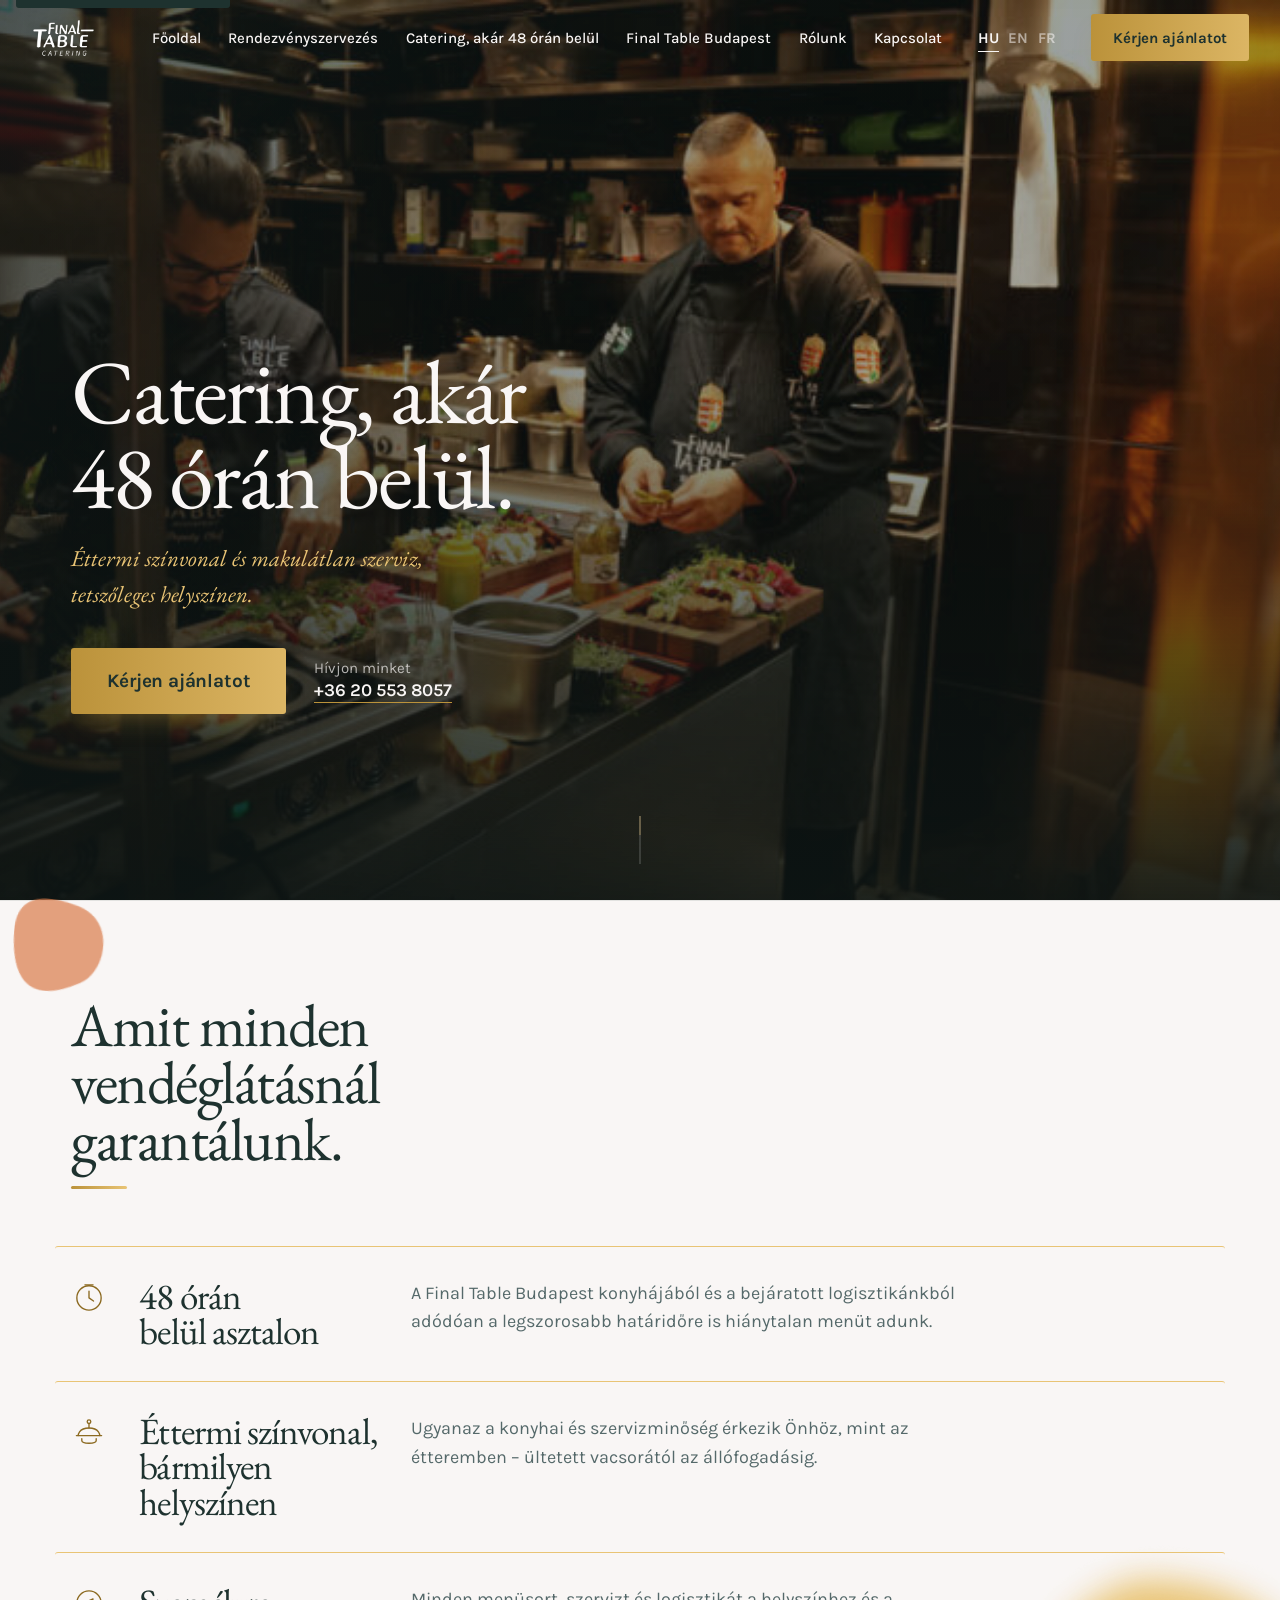
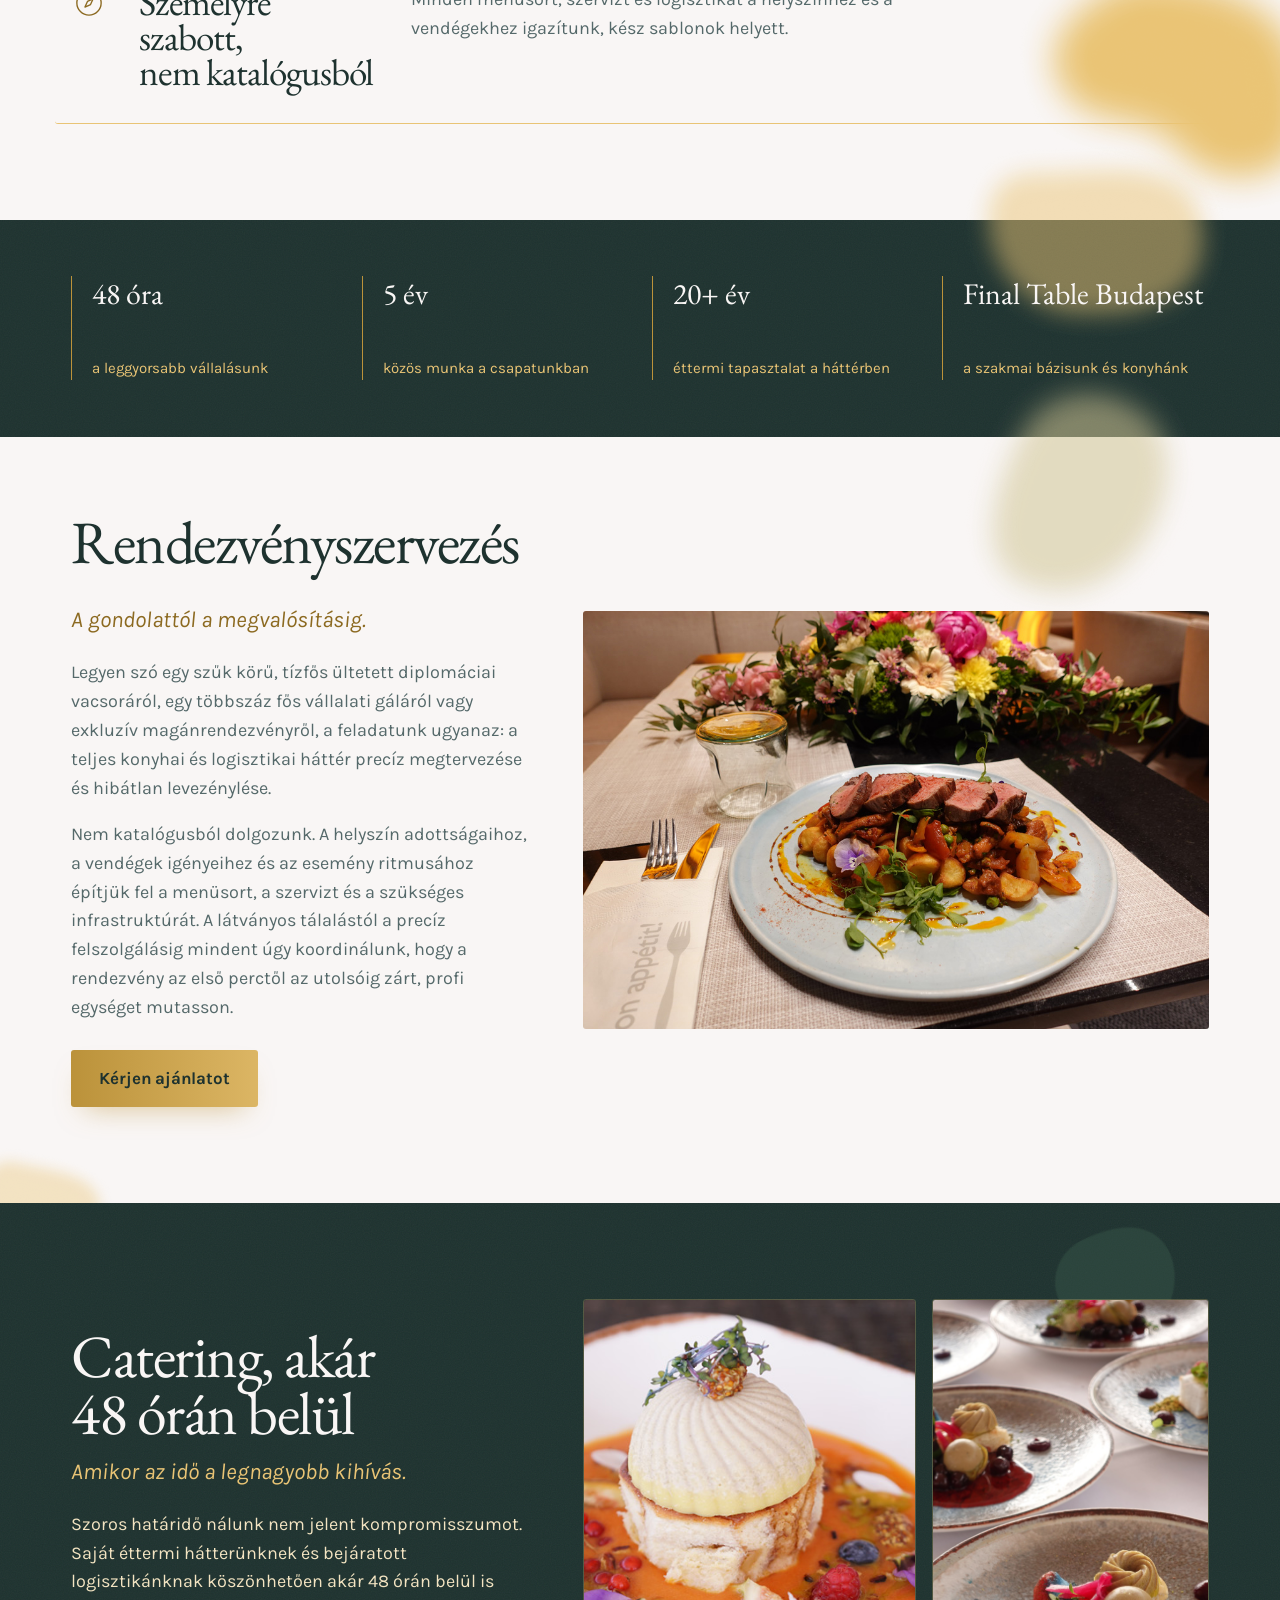
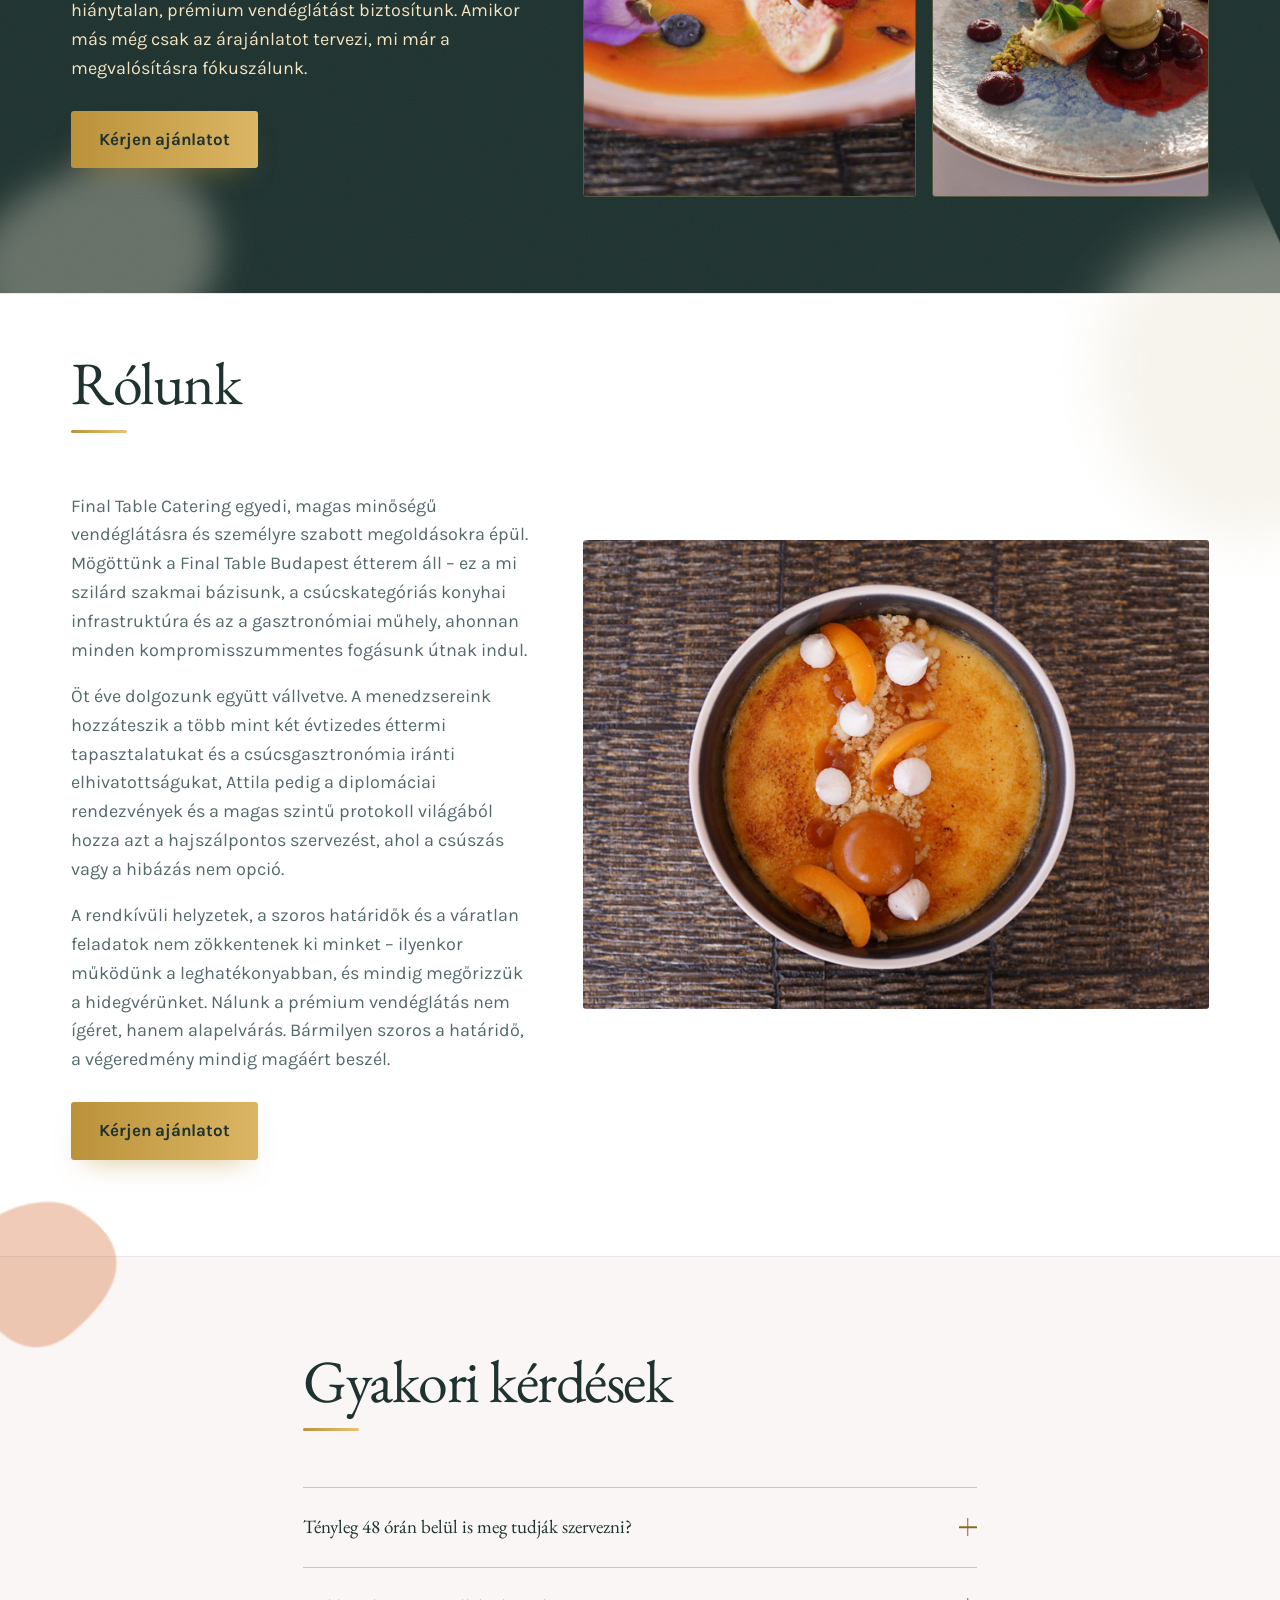
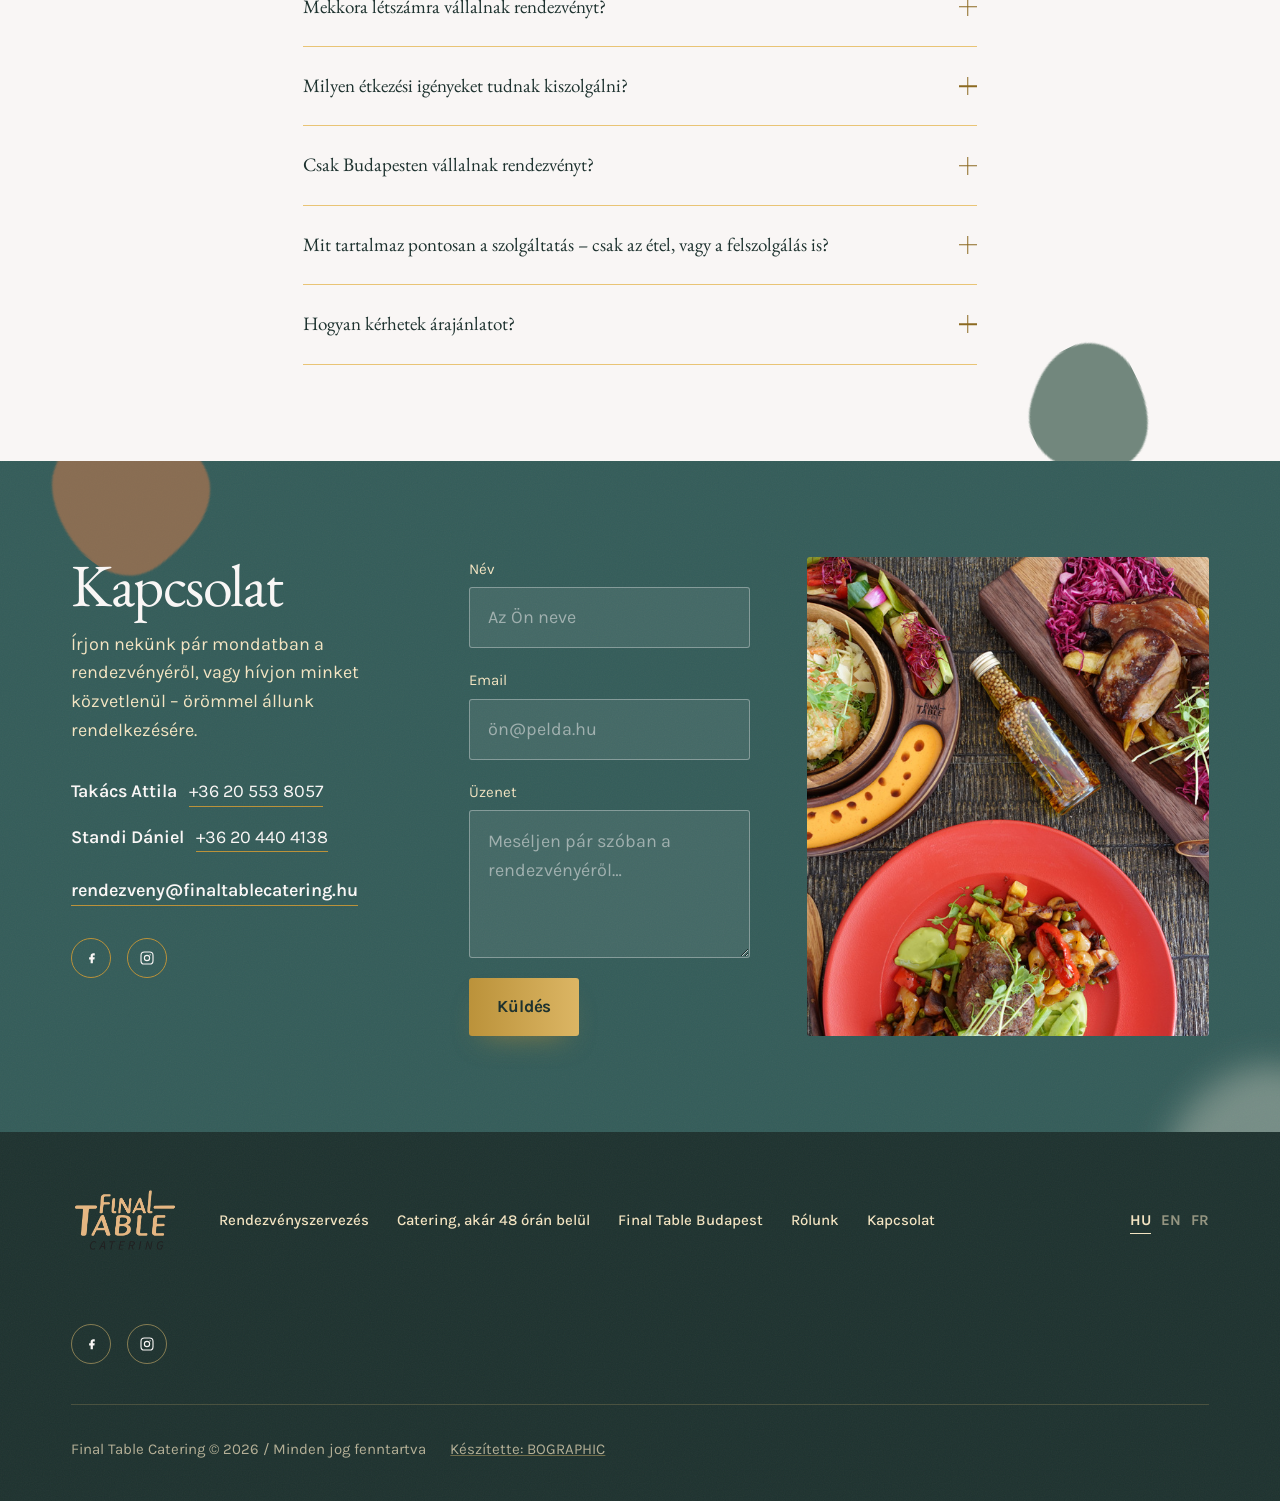
==== commit f8ac2b7f: "Add CTA buttons to the event organisation, catering, and about sections Each section pitch now ends " ====
--- a/index.html
+++ b/index.html
@@ -161,6 +161,7 @@
         <p class="spread__lead"><em>A gondolattól a megvalósításig.</em></p>
         <p>Legyen szó egy szűk körű, tízfős ültetett diplomáciai vacsoráról, egy többszáz fős vállalati gáláról vagy exkluzív magánrendezvényről, a feladatunk ugyanaz: a teljes konyhai és logisztikai háttér precíz megtervezése és hibátlan levezénylése.</p>
         <p>Nem katalógusból dolgozunk. A helyszín adottságaihoz, a vendégek igényeihez és az esemény ritmusához építjük fel a menüsort, a szervizt és a szükséges infrastruktúrát. A látványos tálalástól a precíz felszolgálásig mindent úgy koordinálunk, hogy a rendezvény az első perctől az utolsóig zárt, profi egységet mutasson.</p>
+        <a href="#kapcsolat" class="btn btn--primary">Kérjen ajánlatot</a>
       </div>
       <div class="spread__media" data-reveal="right">
         <img src="/assets/images/DSC00233.jpg" alt="Terített asztalok egy Final Table által szervezett rendezvényen" width="1000" height="667" loading="lazy">
@@ -177,6 +178,7 @@
         <h2>Catering, akár 48 órán belül</h2>
         <p class="spread__lead"><em>Amikor az idő a legnagyobb kihívás.</em></p>
         <p>Szoros határidő nálunk nem jelent kompromisszumot. Saját éttermi hátterünknek és bejáratott logisztikánknak köszönhetően akár 48 órán belül is hiánytalan, prémium vendéglátást biztosítunk. Amikor más még csak az árajánlatot tervezi, mi már a megvalósításra fókuszálunk.</p>
+        <a href="#kapcsolat" class="btn btn--primary">Kérjen ajánlatot</a>
       </div>
       <div class="spread__media spread__media--duo" data-reveal="right">
         <div><img src="/assets/images/DSC04788.jpg" alt="Elegánsan tálalt fogás közelről" width="1000" height="563" loading="lazy"></div>
@@ -195,6 +197,7 @@
         <p>Final Table Catering egyedi, magas minőségű vendéglátásra és személyre szabott megoldásokra épül. Mögöttünk a Final Table Budapest étterem áll – ez a mi szilárd szakmai bázisunk, a csúcskategóriás konyhai infrastruktúra és az a gasztronómiai műhely, ahonnan minden kompromisszummentes fogásunk útnak indul.</p>
         <p>Öt éve dolgozunk együtt vállvetve. A menedzsereink hozzáteszik a több mint két évtizedes éttermi tapasztalatukat és a csúcsgasztronómia iránti elhivatottságukat, Attila pedig a diplomáciai rendezvények és a magas szintű protokoll világából hozza azt a hajszálpontos szervezést, ahol a csúszás vagy a hibázás nem opció.</p>
         <p>A rendkívüli helyzetek, a szoros határidők és a váratlan feladatok nem zökkentenek ki minket – ilyenkor működünk a leghatékonyabban, és mindig megőrizzük a hidegvérünket. Nálunk a prémium vendéglátás nem ígéret, hanem alapelvárás. Bármilyen szoros a határidő, a végeredmény mindig magáért beszél.</p>
+        <a href="#kapcsolat" class="btn btn--primary">Kérjen ajánlatot</a>
       </div>
       <div class="about__media" data-reveal="right">
         <img src="/assets/images/DSC04966.jpg" alt="Final Table séf a konyhában fogást készít" width="1000" height="563" loading="lazy">
--- a/css/styles.css
+++ b/css/styles.css
@@ -259,31 +259,44 @@
   gap: 0.5em;
   font-family: var(--font-body);
   font-weight: 700;
-  font-size: 1.25rem;
-  letter-spacing: -0.05em;
+  font-size: 1.0625rem;
+  letter-spacing: -0.01em;
   white-space: nowrap;
-  padding: 1.25rem 0 0.625rem;
+  padding: 0.95rem 1.75rem;
   border: 0;
-  border-bottom: 2px solid var(--gold-500);
-  border-radius: 0;
-  background: transparent;
-  color: var(--gold-500);
-  transition: color 0.2s var(--ease), border-color 0.2s var(--ease);
+  border-radius: var(--radius);
+  background: linear-gradient(90deg, var(--gold-500), var(--champagne-300));
+  background-size: 140% 100%;
+  background-position: 0% 0%;
+  color: var(--pine-900);
+  box-shadow: 0 14px 28px -14px rgba(187, 146, 58, 0.55);
+  transition: transform 0.25s var(--ease), box-shadow 0.25s var(--ease), background-position 0.35s var(--ease);
 }
 
 .btn:hover,
 .btn:focus-visible {
-  color: var(--champagne-300);
-  border-color: var(--champagne-300);
+  transform: translateY(-2px);
+  box-shadow: 0 18px 32px -14px rgba(187, 146, 58, 0.65);
+  background-position: 100% 0%;
+}
+
+.btn:focus-visible {
+  outline-color: var(--pine-900);
+}
+
+.btn:active {
+  transform: translateY(0);
+  box-shadow: 0 8px 16px -10px rgba(187, 146, 58, 0.5);
 }
 
 .btn--lg {
-  font-size: 1.375rem;
+  font-size: 1.1875rem;
+  padding: 1.1rem 2.25rem;
 }
 
 .btn--sm {
-  font-size: 1.0625rem;
-  padding-top: 0.75rem;
+  font-size: 0.9375rem;
+  padding: 0.7rem 1.375rem;
 }
 
 /* =========================================================
@@ -843,6 +856,11 @@
   color: var(--slate-500);
 }
 
+.spread__content .btn,
+.about__content .btn {
+  margin-top: 1.75rem;
+}
+
 .spread__media {
   border-radius: var(--radius);
   overflow: hidden;
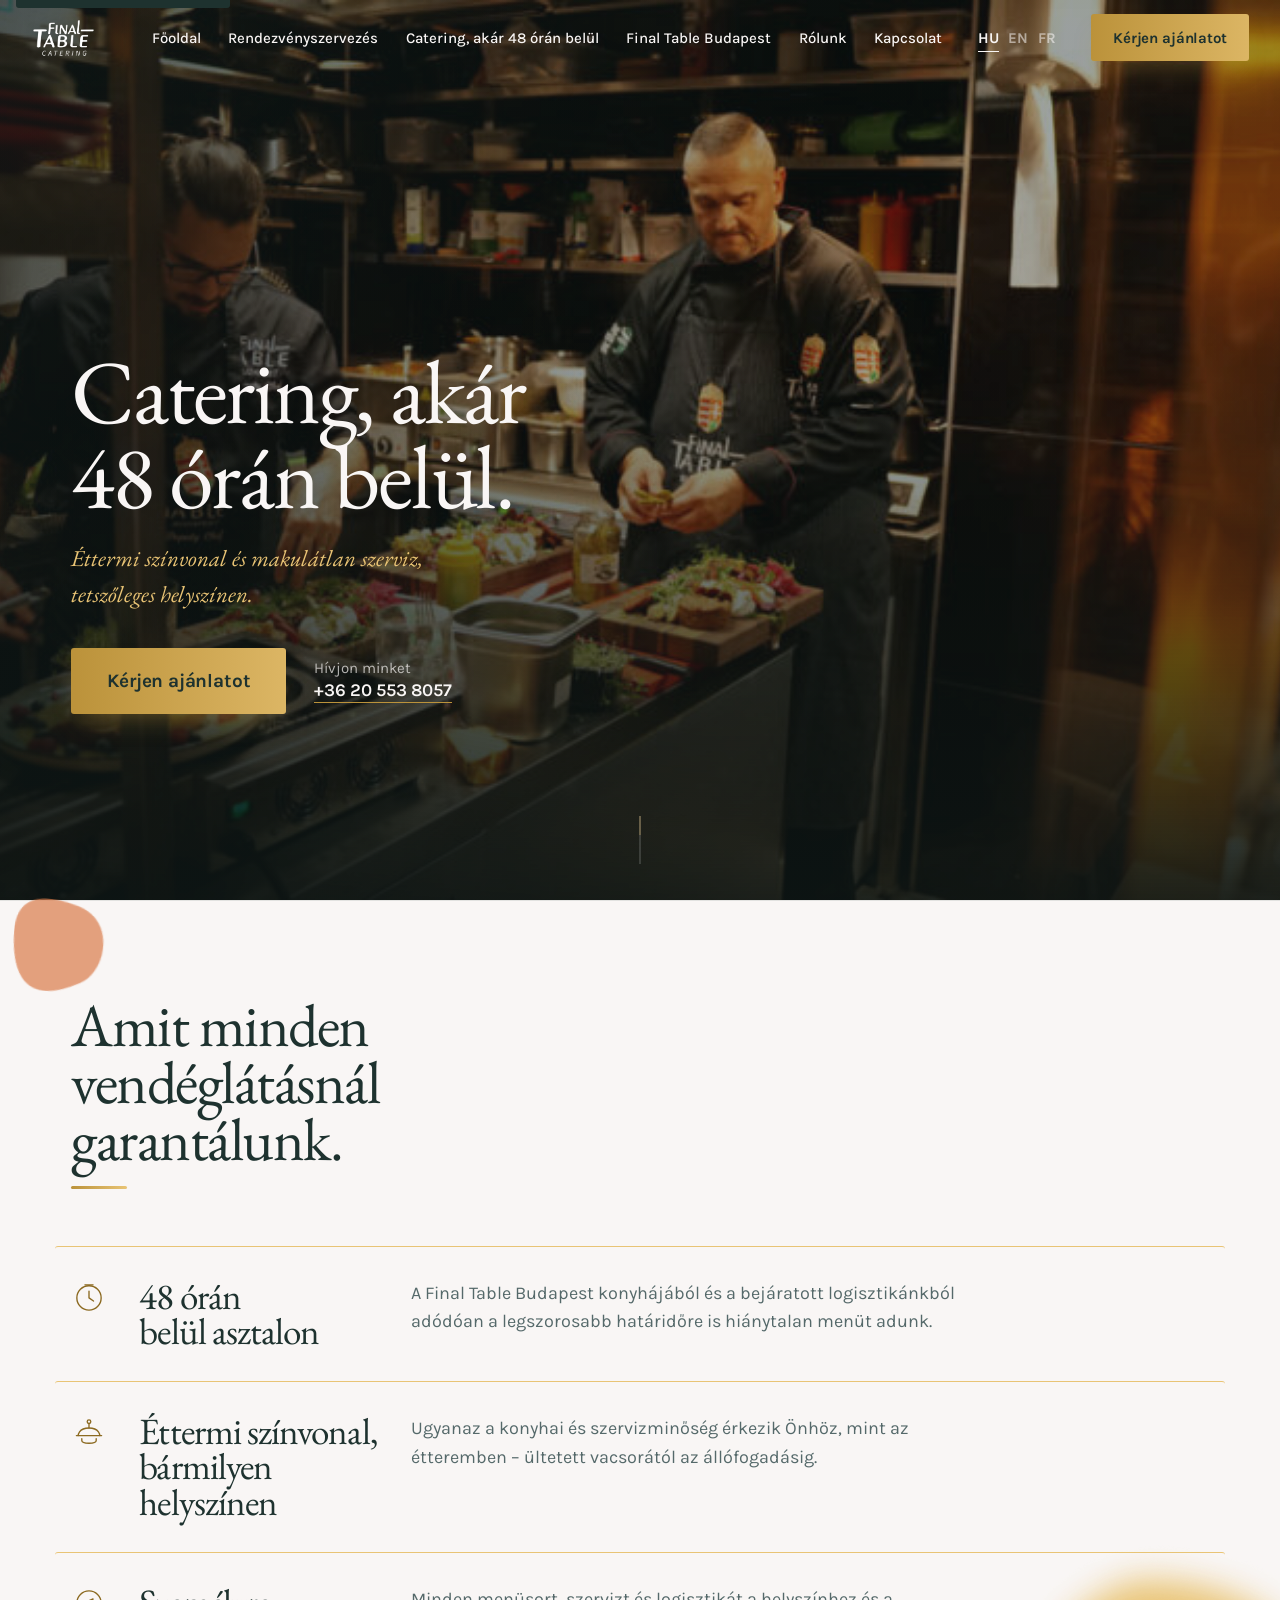
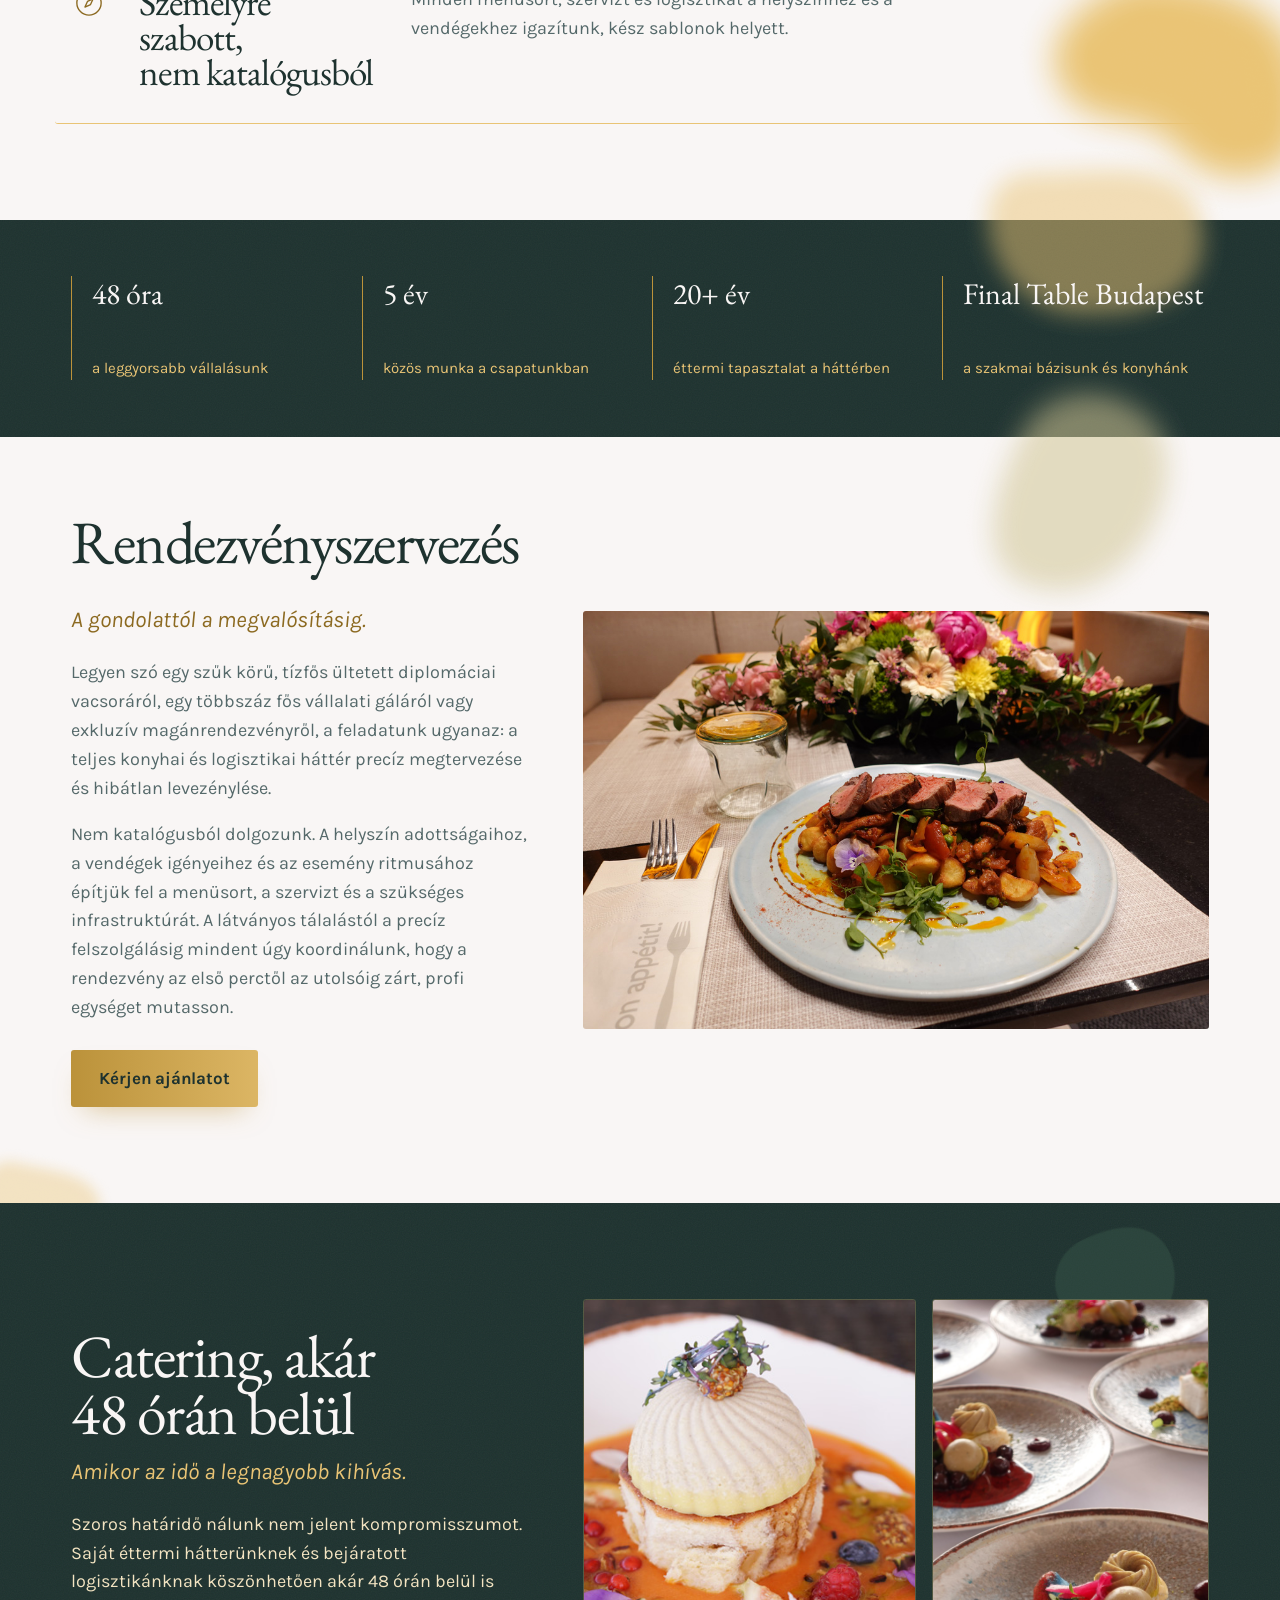
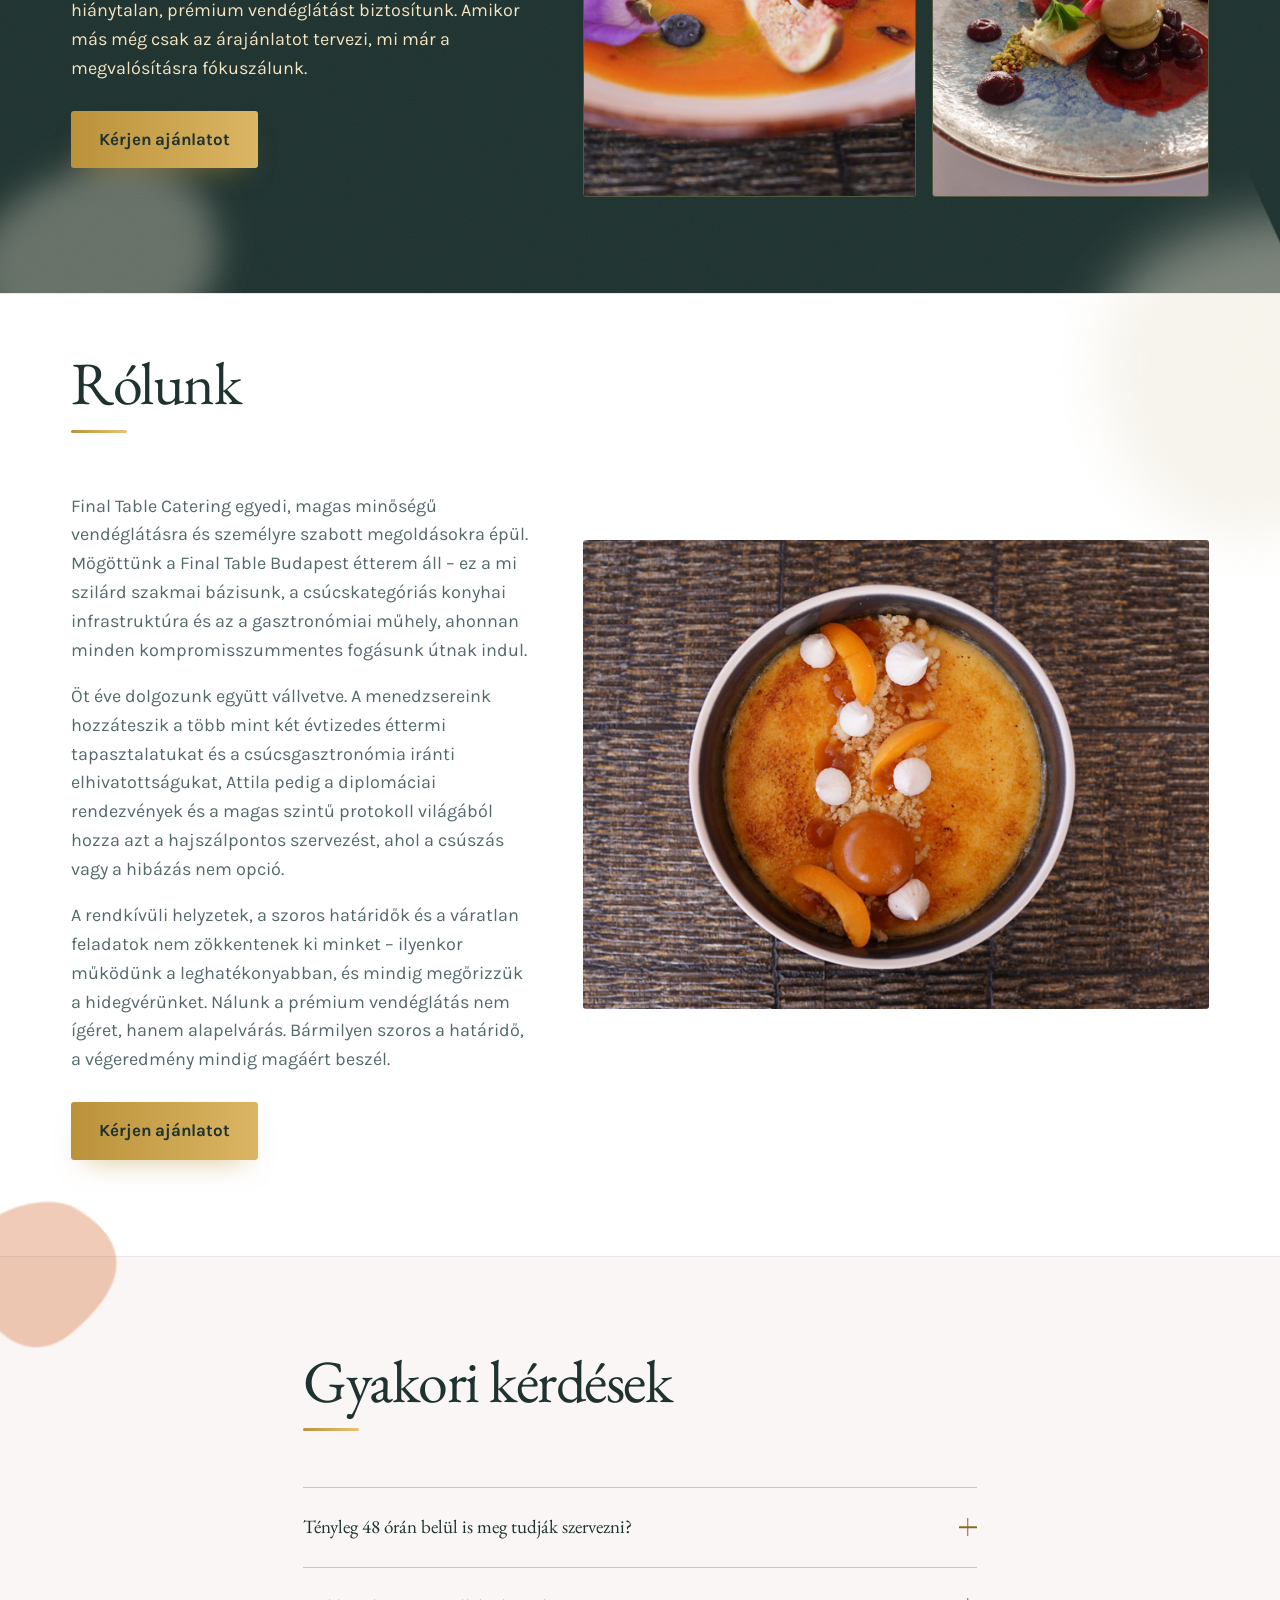
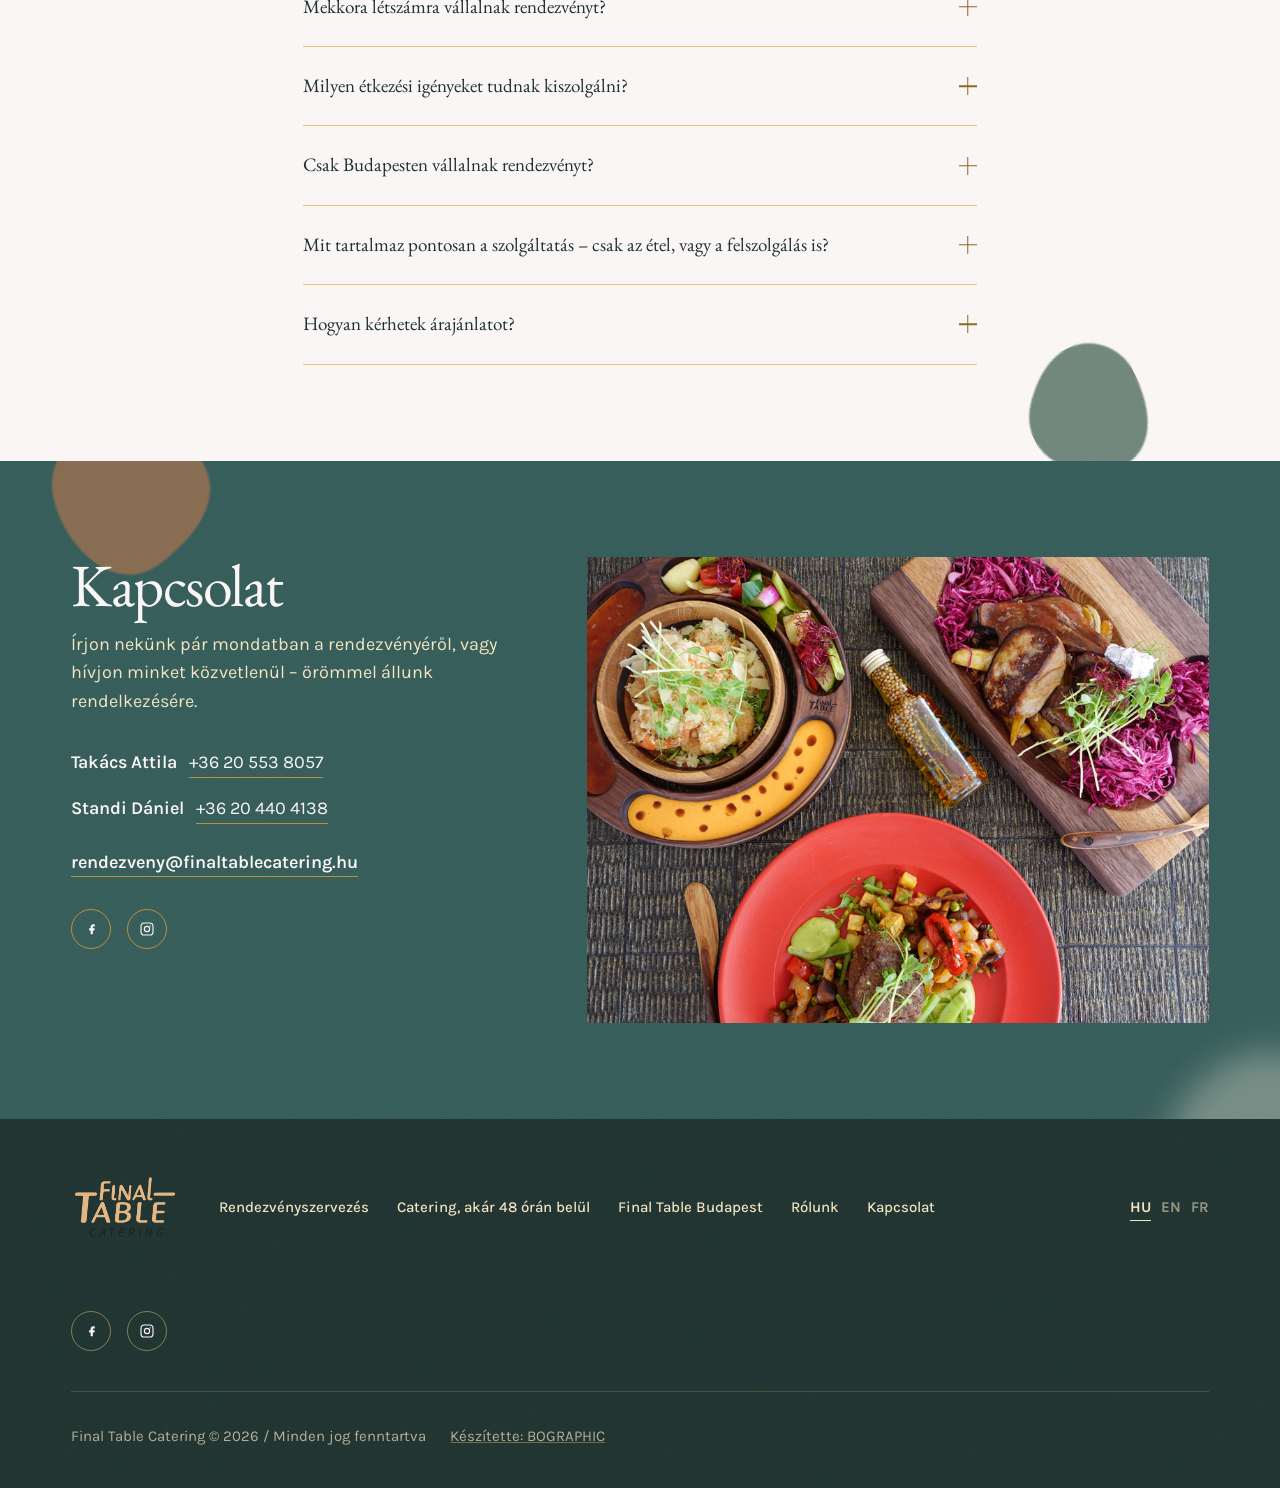
==== commit ce6daf30: "Remove the contact form Drop the name/email/message form from the contact section on all three langu" ====
--- a/index.html
+++ b/index.html
@@ -281,22 +281,6 @@
         </ul>
       </div>
 
-      <form class="contact__form" action="mailto:rendezveny@finaltablecatering.hu" method="post" enctype="text/plain" data-reveal="up" data-delay="100">
-        <div class="field">
-          <label for="form-name">Név</label>
-          <input type="text" id="form-name" name="name" placeholder="Az Ön neve" required>
-        </div>
-        <div class="field">
-          <label for="form-email">Email</label>
-          <input type="email" id="form-email" name="email" placeholder="ön@pelda.hu" required>
-        </div>
-        <div class="field">
-          <label for="form-message">Üzenet</label>
-          <textarea id="form-message" name="message" rows="4" placeholder="Meséljen pár szóban a rendezvényéről…" required></textarea>
-        </div>
-        <button type="submit" class="btn btn--primary">Küldés</button>
-      </form>
-
       <div class="contact__media" data-reveal="right">
         <img src="/assets/images/DSC06000.jpg" alt="Pohárköszöntő egy Final Table Catering rendezvényen" width="1000" height="667" loading="lazy">
       </div>
--- a/css/styles.css
+++ b/css/styles.css
@@ -1176,50 +1176,6 @@
   color: var(--cream-50);
 }
 
-.contact__form {
-  display: flex;
-  flex-direction: column;
-  gap: 1.25rem;
-  align-self: start;
-}
-
-.field {
-  display: flex;
-  flex-direction: column;
-  gap: 0.4rem;
-}
-
-.field label {
-  font-size: var(--fs-small);
-  color: var(--champagne-100);
-}
-
-.field input,
-.field textarea {
-  width: 100%;
-  padding: 0.85em 1em;
-  background: rgba(249, 246, 245, 0.08);
-  border: 1px solid rgba(249, 246, 245, 0.35);
-  border-radius: var(--radius);
-  color: var(--cream-50);
-  resize: vertical;
-}
-
-.field input::placeholder,
-.field textarea::placeholder {
-  color: rgba(249, 246, 245, 0.5);
-}
-
-.field input:focus-visible,
-.field textarea:focus-visible {
-  outline-color: var(--champagne-300);
-  border-color: var(--champagne-300);
-}
-
-.contact__form .btn {
-  align-self: flex-start;
-}
-
 .contact__media {
   border-radius: var(--radius);
   overflow: hidden;
@@ -1239,7 +1195,7 @@
 
 @media (min-width: 900px) {
   .contact__inner {
-    grid-template-columns: minmax(0, 0.85fr) minmax(0, 0.7fr) minmax(0, 1fr);
+    grid-template-columns: minmax(0, 0.85fr) minmax(0, 1.15fr);
   }
 }
 
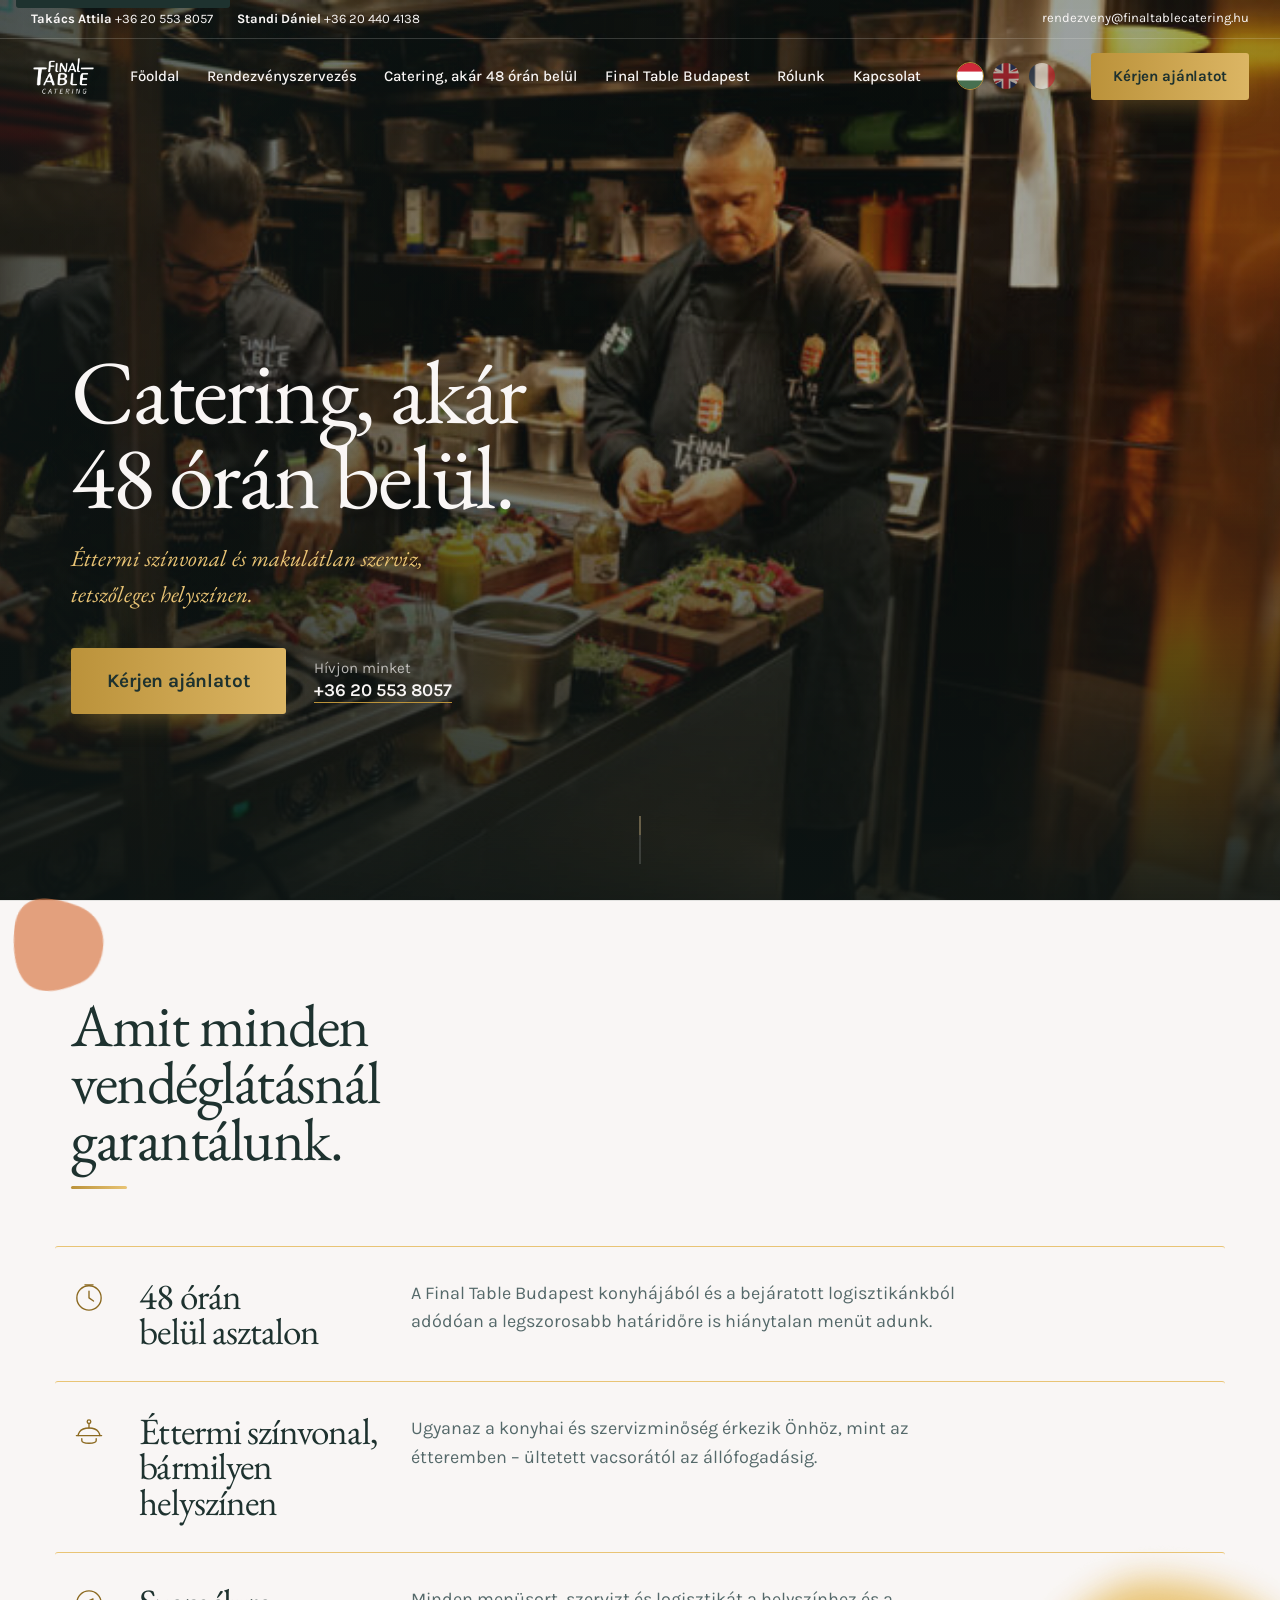
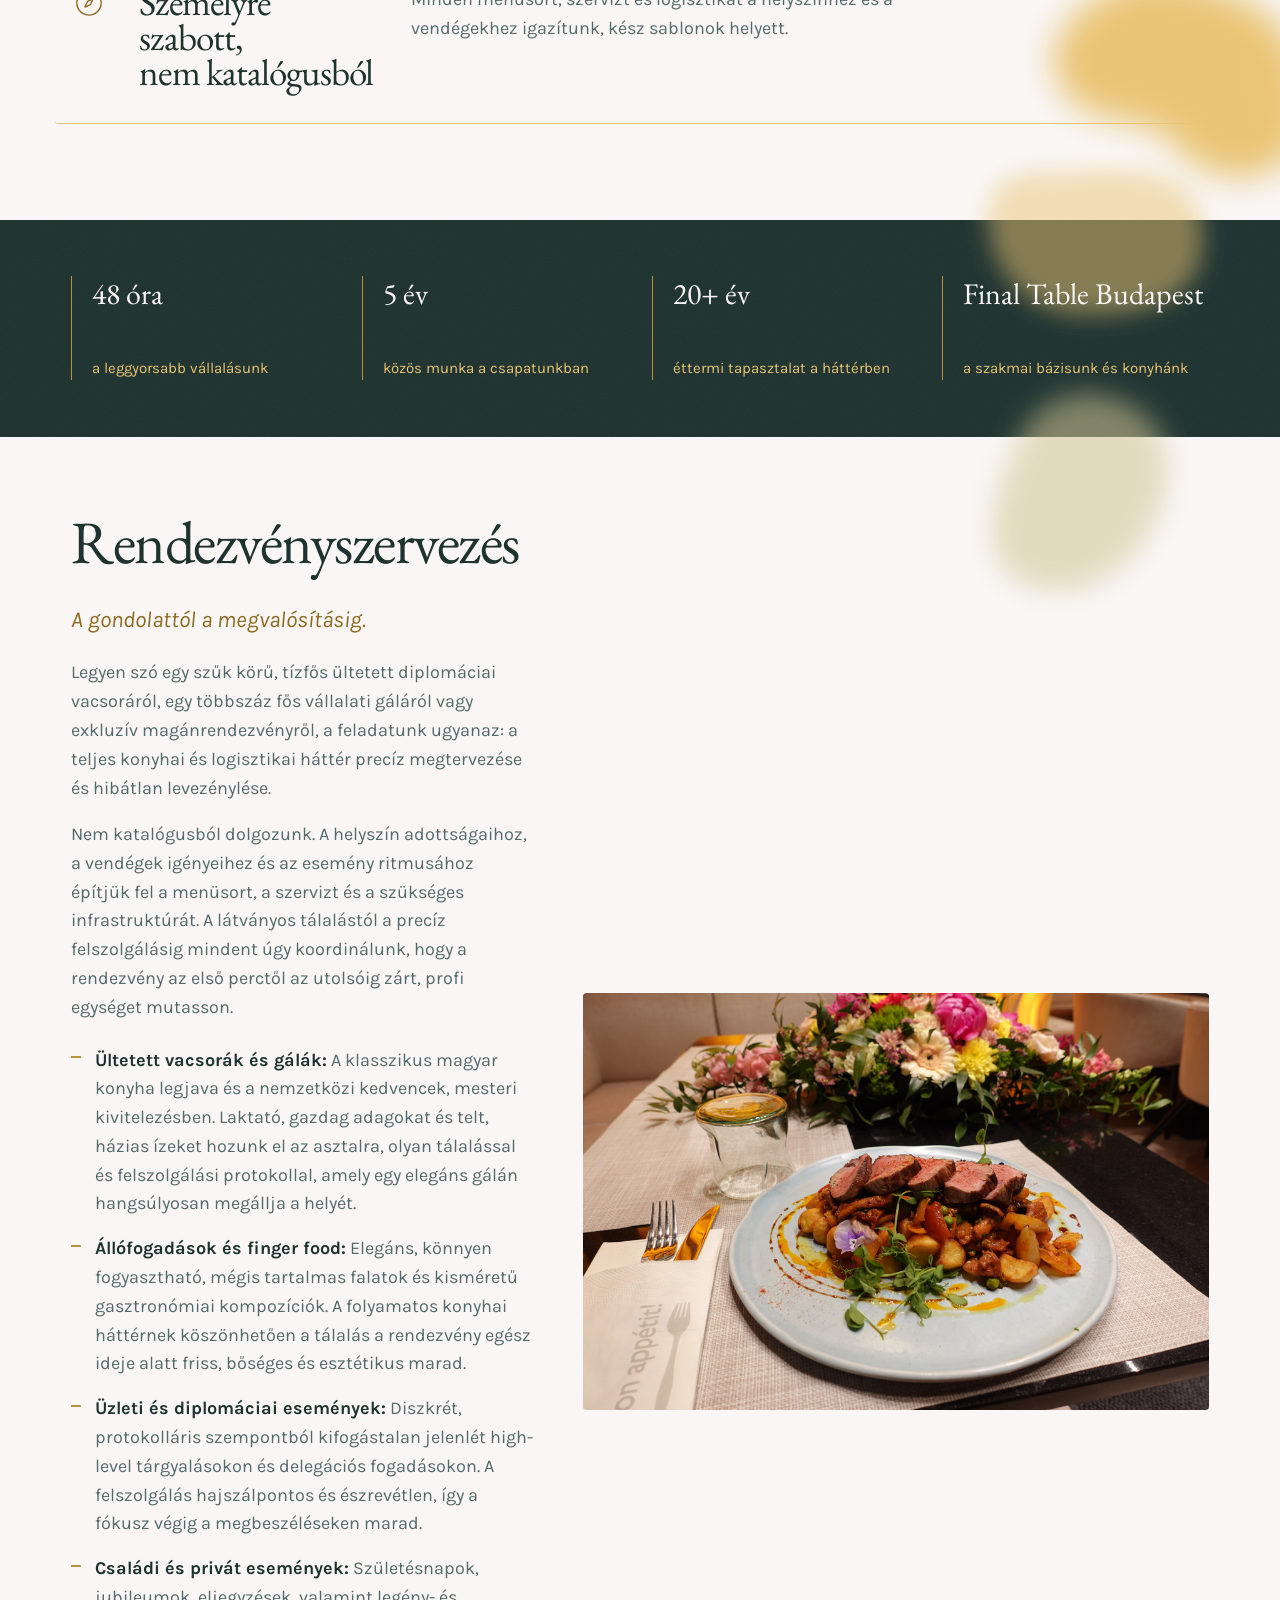
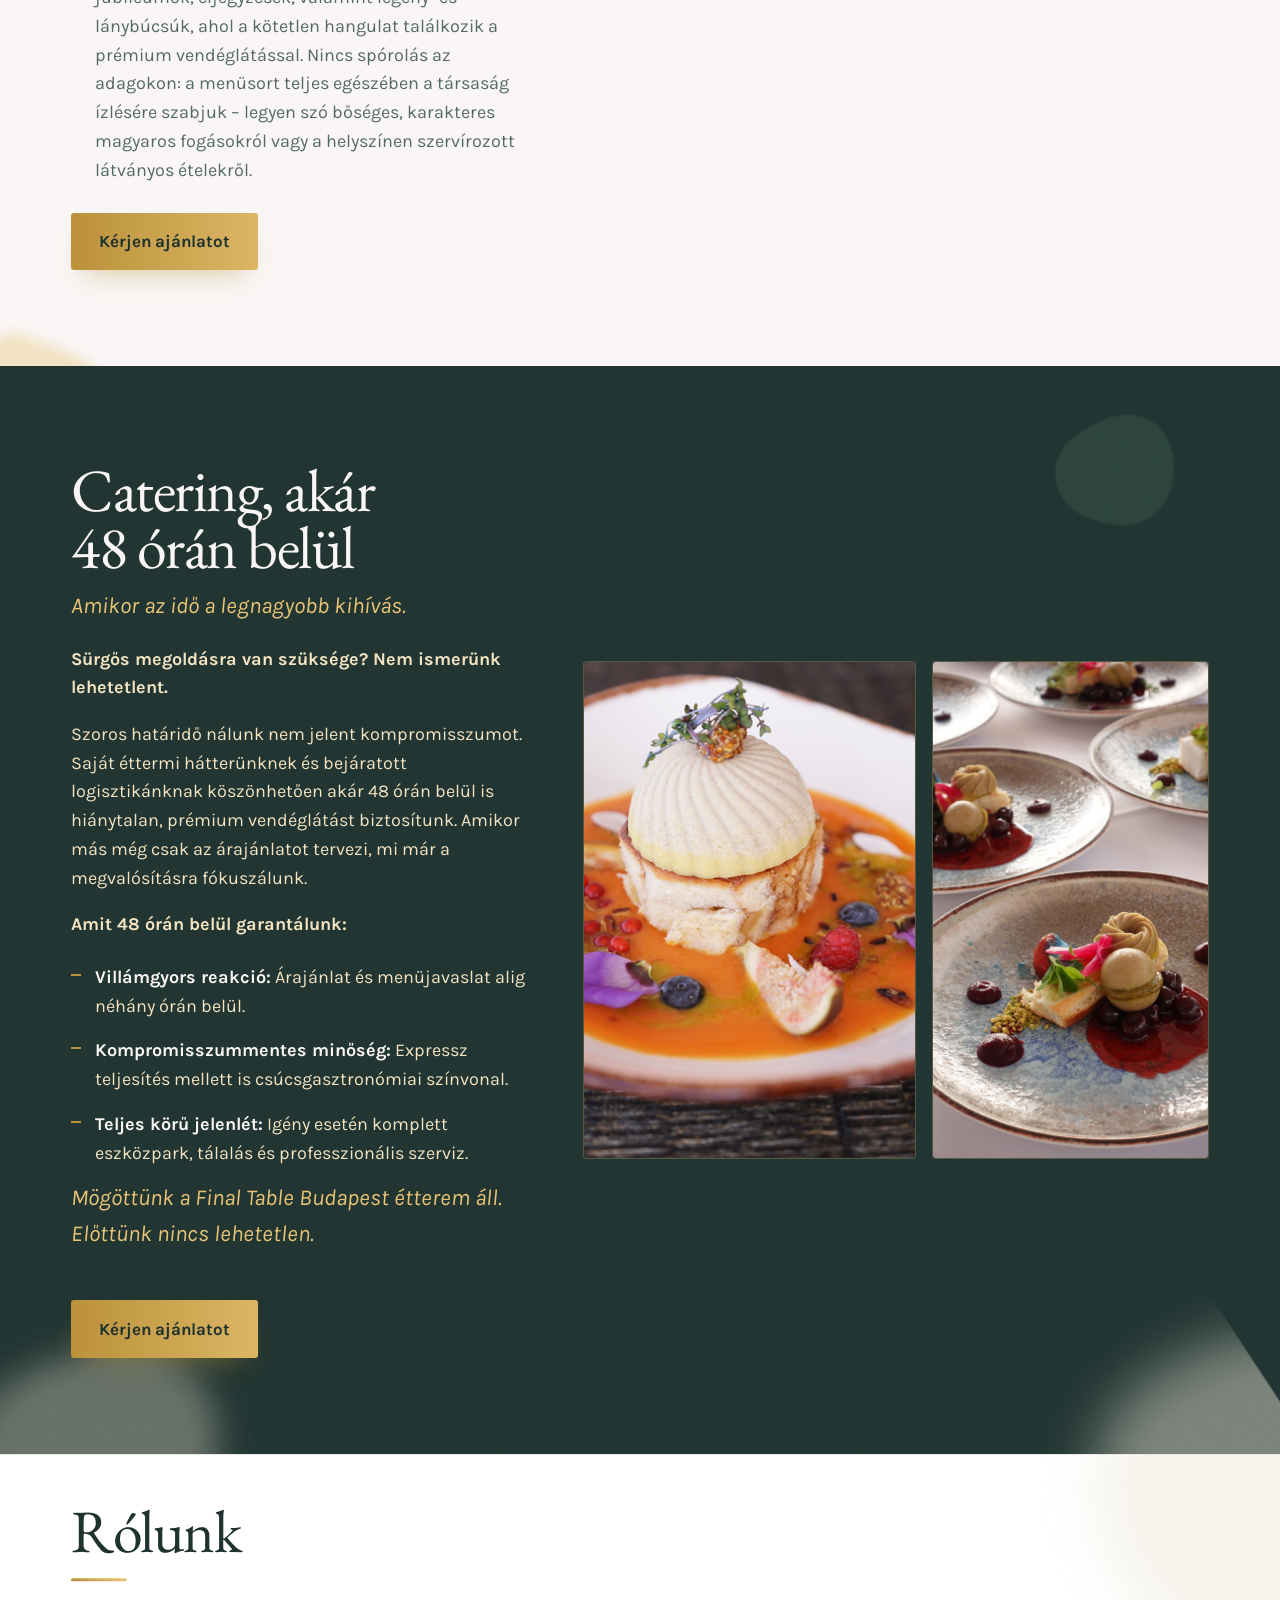
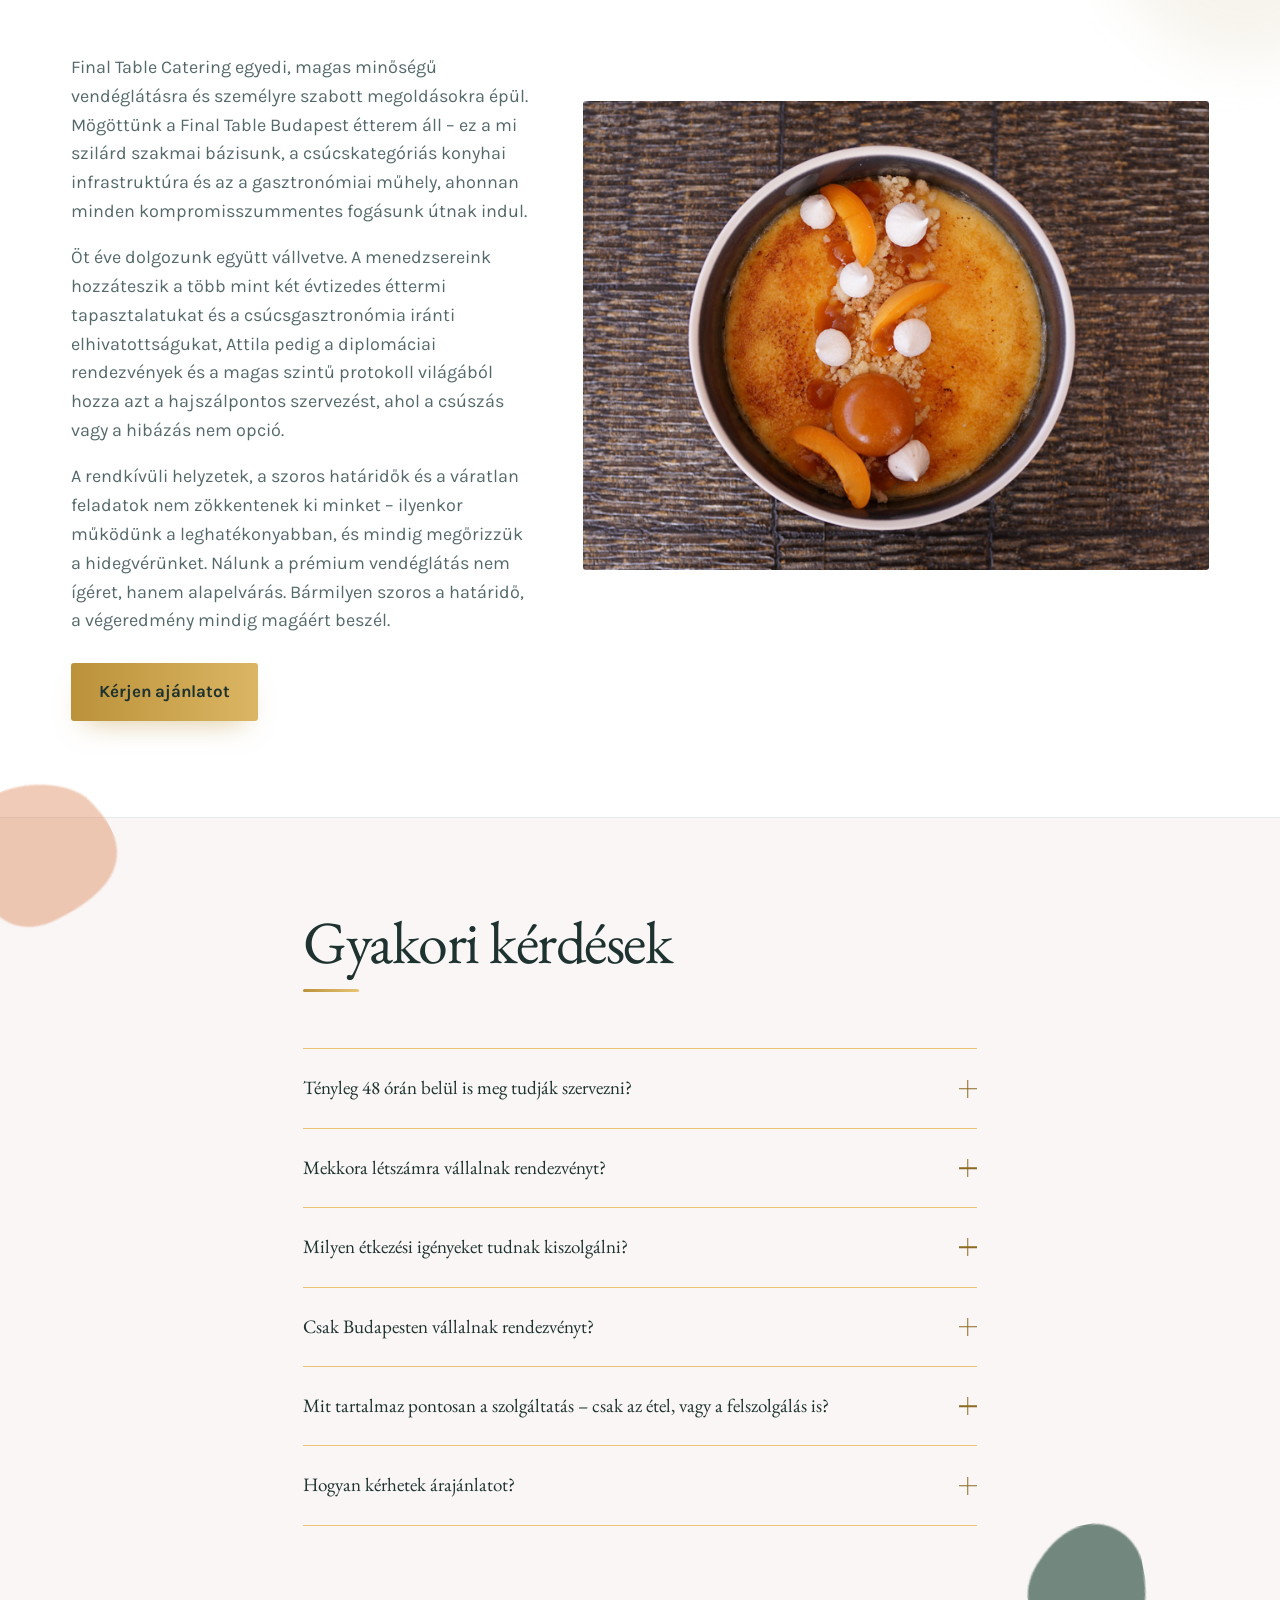
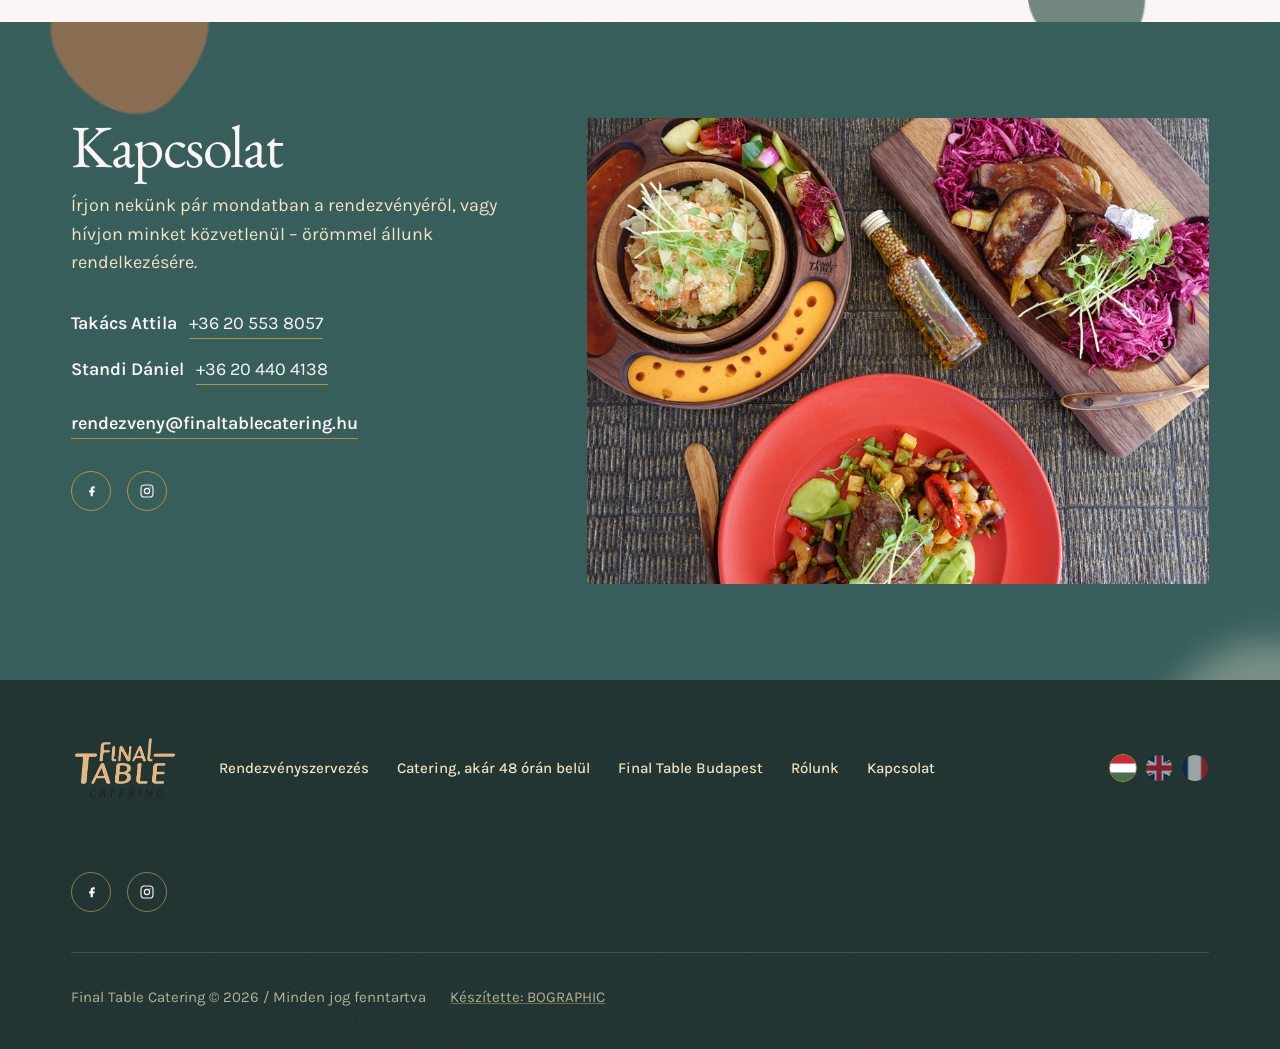
==== commit 247eabea: "Add header contact bar with flag language switcher, expand service copy Header: - Add a slim contact" ====
--- a/index.html
+++ b/index.html
@@ -29,6 +29,15 @@
 <a class="skip-link" href="#main">Ugrás a tartalomhoz</a>
 
 <header class="site-header">
+  <div class="header-topbar">
+    <div class="wrap header-topbar__inner">
+      <ul class="header-topbar__contacts">
+        <li><span class="header-topbar__name">Takács Attila</span> <a href="tel:+36205538057">+36 20 553 8057</a></li>
+        <li><span class="header-topbar__name">Standi Dániel</span> <a href="tel:+36204404138">+36 20 440 4138</a></li>
+      </ul>
+      <a class="header-topbar__email" href="mailto:rendezveny@finaltablecatering.hu">rendezveny@finaltablecatering.hu</a>
+    </div>
+  </div>
   <div class="wrap site-header__inner">
     <a href="#top" class="brand">
       <img src="/assets/images/logo.png" alt="Final Table Catering" width="152" height="90" class="brand__mark">
@@ -44,9 +53,9 @@
         <li><a href="#kapcsolat">Kapcsolat</a></li>
       </ul>
       <ul class="lang-switch">
-        <li><a href="/" class="is-active" aria-current="page">HU</a></li>
-        <li><a href="/en/">EN</a></li>
-        <li><a href="/fr/">FR</a></li>
+        <li><a href="/" class="is-active" aria-current="page" aria-label="Magyar"><img src="/assets/images/flags/hu.png" alt="" width="28" height="28"></a></li>
+        <li><a href="/en/" aria-label="Angol"><img src="/assets/images/flags/gb.png" alt="" width="28" height="28"></a></li>
+        <li><a href="/fr/" aria-label="Francia"><img src="/assets/images/flags/fr.png" alt="" width="28" height="28"></a></li>
       </ul>
       <a href="#kapcsolat" class="btn btn--primary btn--sm nav__cta">Kérjen ajánlatot</a>
     </nav>
@@ -161,6 +170,12 @@
         <p class="spread__lead"><em>A gondolattól a megvalósításig.</em></p>
         <p>Legyen szó egy szűk körű, tízfős ültetett diplomáciai vacsoráról, egy többszáz fős vállalati gáláról vagy exkluzív magánrendezvényről, a feladatunk ugyanaz: a teljes konyhai és logisztikai háttér precíz megtervezése és hibátlan levezénylése.</p>
         <p>Nem katalógusból dolgozunk. A helyszín adottságaihoz, a vendégek igényeihez és az esemény ritmusához építjük fel a menüsort, a szervizt és a szükséges infrastruktúrát. A látványos tálalástól a precíz felszolgálásig mindent úgy koordinálunk, hogy a rendezvény az első perctől az utolsóig zárt, profi egységet mutasson.</p>
+        <ul class="spread__list">
+          <li><strong>Ültetett vacsorák és gálák:</strong> A klasszikus magyar konyha legjava és a nemzetközi kedvencek, mesteri kivitelezésben. Laktató, gazdag adagokat és telt, házias ízeket hozunk el az asztalra, olyan tálalással és felszolgálási protokollal, amely egy elegáns gálán hangsúlyosan megállja a helyét.</li>
+          <li><strong>Állófogadások és finger food:</strong> Elegáns, könnyen fogyasztható, mégis tartalmas falatok és kisméretű gasztronómiai kompozíciók. A folyamatos konyhai háttérnek köszönhetően a tálalás a rendezvény egész ideje alatt friss, bőséges és esztétikus marad.</li>
+          <li><strong>Üzleti és diplomáciai események:</strong> Diszkrét, protokolláris szempontból kifogástalan jelenlét high-level tárgyalásokon és delegációs fogadásokon. A felszolgálás hajszálpontos és észrevétlen, így a fókusz végig a megbeszéléseken marad.</li>
+          <li><strong>Családi és privát események:</strong> Születésnapok, jubileumok, eljegyzések, valamint legény- és lánybúcsúk, ahol a kötetlen hangulat találkozik a prémium vendéglátással. Nincs spórolás az adagokon: a menüsort teljes egészében a társaság ízlésére szabjuk – legyen szó bőséges, karakteres magyaros fogásokról vagy a helyszínen szervírozott látványos ételekről.</li>
+        </ul>
         <a href="#kapcsolat" class="btn btn--primary">Kérjen ajánlatot</a>
       </div>
       <div class="spread__media" data-reveal="right">
@@ -177,7 +192,15 @@
       <div class="spread__content" data-reveal="left">
         <h2>Catering, akár 48 órán belül</h2>
         <p class="spread__lead"><em>Amikor az idő a legnagyobb kihívás.</em></p>
+        <p><strong>Sürgős megoldásra van szüksége? Nem ismerünk lehetetlent.</strong></p>
         <p>Szoros határidő nálunk nem jelent kompromisszumot. Saját éttermi hátterünknek és bejáratott logisztikánknak köszönhetően akár 48 órán belül is hiánytalan, prémium vendéglátást biztosítunk. Amikor más még csak az árajánlatot tervezi, mi már a megvalósításra fókuszálunk.</p>
+        <p><strong>Amit 48 órán belül garantálunk:</strong></p>
+        <ul class="spread__list">
+          <li><strong>Villámgyors reakció:</strong> Árajánlat és menüjavaslat alig néhány órán belül.</li>
+          <li><strong>Kompromisszummentes minőség:</strong> Expressz teljesítés mellett is csúcsgasztronómiai színvonal.</li>
+          <li><strong>Teljes körű jelenlét:</strong> Igény esetén komplett eszközpark, tálalás és professzionális szerviz.</li>
+        </ul>
+        <p class="spread__lead"><em>Mögöttünk a Final Table Budapest étterem áll. Előttünk nincs lehetetlen.</em></p>
         <a href="#kapcsolat" class="btn btn--primary">Kérjen ajánlatot</a>
       </div>
       <div class="spread__media spread__media--duo" data-reveal="right">
@@ -304,9 +327,9 @@
     </ul>
 
     <ul class="lang-switch lang-switch--footer">
-      <li><a href="/" class="is-active" aria-current="page">HU</a></li>
-      <li><a href="/en/">EN</a></li>
-      <li><a href="/fr/">FR</a></li>
+      <li><a href="/" class="is-active" aria-current="page" aria-label="Magyar"><img src="/assets/images/flags/hu.png" alt="" width="28" height="28"></a></li>
+      <li><a href="/en/" aria-label="Angol"><img src="/assets/images/flags/gb.png" alt="" width="28" height="28"></a></li>
+      <li><a href="/fr/" aria-label="Francia"><img src="/assets/images/flags/fr.png" alt="" width="28" height="28"></a></li>
     </ul>
 
     <ul class="social social--footer">
--- a/css/styles.css
+++ b/css/styles.css
@@ -331,6 +331,72 @@
   }
 }
 
+.header-topbar {
+  display: none;
+}
+
+@media (min-width: 1280px) {
+  .header-topbar {
+    display: block;
+    border-bottom: 1px solid rgba(249, 246, 245, 0.18);
+    transition: border-color 0.35s var(--ease);
+  }
+
+  .site-header.is-scrolled .header-topbar {
+    border-bottom-color: rgba(30, 50, 47, 0.1);
+  }
+
+  .header-topbar__inner {
+    display: flex;
+    align-items: center;
+    justify-content: space-between;
+    flex-wrap: wrap;
+    gap: 0.4rem 1.75rem;
+    padding-block: 0.5rem;
+    max-width: 1320px;
+    font-size: 0.8125rem;
+    color: var(--cream-50);
+    transition: color 0.35s var(--ease);
+  }
+
+  .site-header.is-scrolled .header-topbar__inner {
+    color: var(--pine-700);
+  }
+
+  .header-topbar__contacts {
+    display: flex;
+    align-items: center;
+    gap: 1.5rem;
+  }
+
+  .header-topbar__name {
+    font-weight: 700;
+  }
+
+  .header-topbar__contacts a,
+  .header-topbar__email {
+    text-decoration: none;
+    border-bottom: 1px solid transparent;
+    transition: color 0.2s var(--ease), border-color 0.2s var(--ease);
+  }
+
+  .header-topbar__contacts a:hover,
+  .header-topbar__contacts a:focus-visible,
+  .header-topbar__email:hover,
+  .header-topbar__email:focus-visible {
+    color: var(--champagne-300);
+    border-color: var(--champagne-300);
+  }
+
+  .site-header.is-scrolled .header-topbar__contacts a:hover,
+  .site-header.is-scrolled .header-topbar__contacts a:focus-visible,
+  .site-header.is-scrolled .header-topbar__email:hover,
+  .site-header.is-scrolled .header-topbar__email:focus-visible {
+    color: var(--gold-700);
+    border-color: var(--gold-500);
+  }
+}
+
 .site-header__inner {
   display: flex;
   align-items: center;
@@ -415,19 +481,44 @@
 .lang-switch {
   display: flex;
   align-items: center;
-  gap: 0.6rem;
-  font-size: var(--fs-small);
-  font-weight: 700;
+  gap: 0.5rem;
   flex-shrink: 0;
+}
+
+.lang-switch a {
+  display: flex;
+  width: 1.75rem;
+  height: 1.75rem;
+  padding: 0;
+  border: 1px solid transparent;
+  border-radius: 50%;
+  overflow: hidden;
+}
+
+.lang-switch img {
+  width: 100%;
+  height: 100%;
+  object-fit: cover;
 }
 
 .lang-switch a.is-active {
   opacity: 1;
-  border-bottom-color: currentColor;
+  border-color: var(--gold-500);
 }
 
 .lang-switch a:not(.is-active) {
   opacity: 0.55;
+}
+
+.lang-switch a:hover,
+.lang-switch a:focus-visible {
+  opacity: 1;
+  border-color: var(--champagne-300);
+}
+
+.site-header.is-scrolled .lang-switch a:hover,
+.site-header.is-scrolled .lang-switch a:focus-visible {
+  border-color: var(--gold-500);
 }
 
 .nav-toggle {
@@ -861,9 +952,42 @@
   margin-top: 1.75rem;
 }
 
+.spread__list {
+  display: flex;
+  flex-direction: column;
+  gap: 1rem;
+  margin-top: 1.5rem;
+}
+
+.spread__list li {
+  position: relative;
+  padding-left: 1.5rem;
+  color: var(--slate-500);
+}
+
+.spread__list li::before {
+  content: "";
+  position: absolute;
+  left: 0;
+  top: 0.6em;
+  width: 0.6rem;
+  height: 2px;
+  background: var(--gold-500);
+}
+
+.spread__list strong {
+  color: var(--pine-900);
+}
+
 .spread__media {
+  display: flex;
+  align-items: center;
   border-radius: var(--radius);
   overflow: hidden;
+}
+
+.spread__media img {
+  border-radius: var(--radius);
 }
 
 .spread__media img {
@@ -944,6 +1068,14 @@
 
 .spread--dark .spread__content p:not(.spread__lead) {
   color: var(--champagne-100);
+}
+
+.spread--dark .spread__list li {
+  color: var(--champagne-100);
+}
+
+.spread--dark .spread__list strong {
+  color: var(--cream-50);
 }
 
 .spread--dark .spread__media--duo > div {
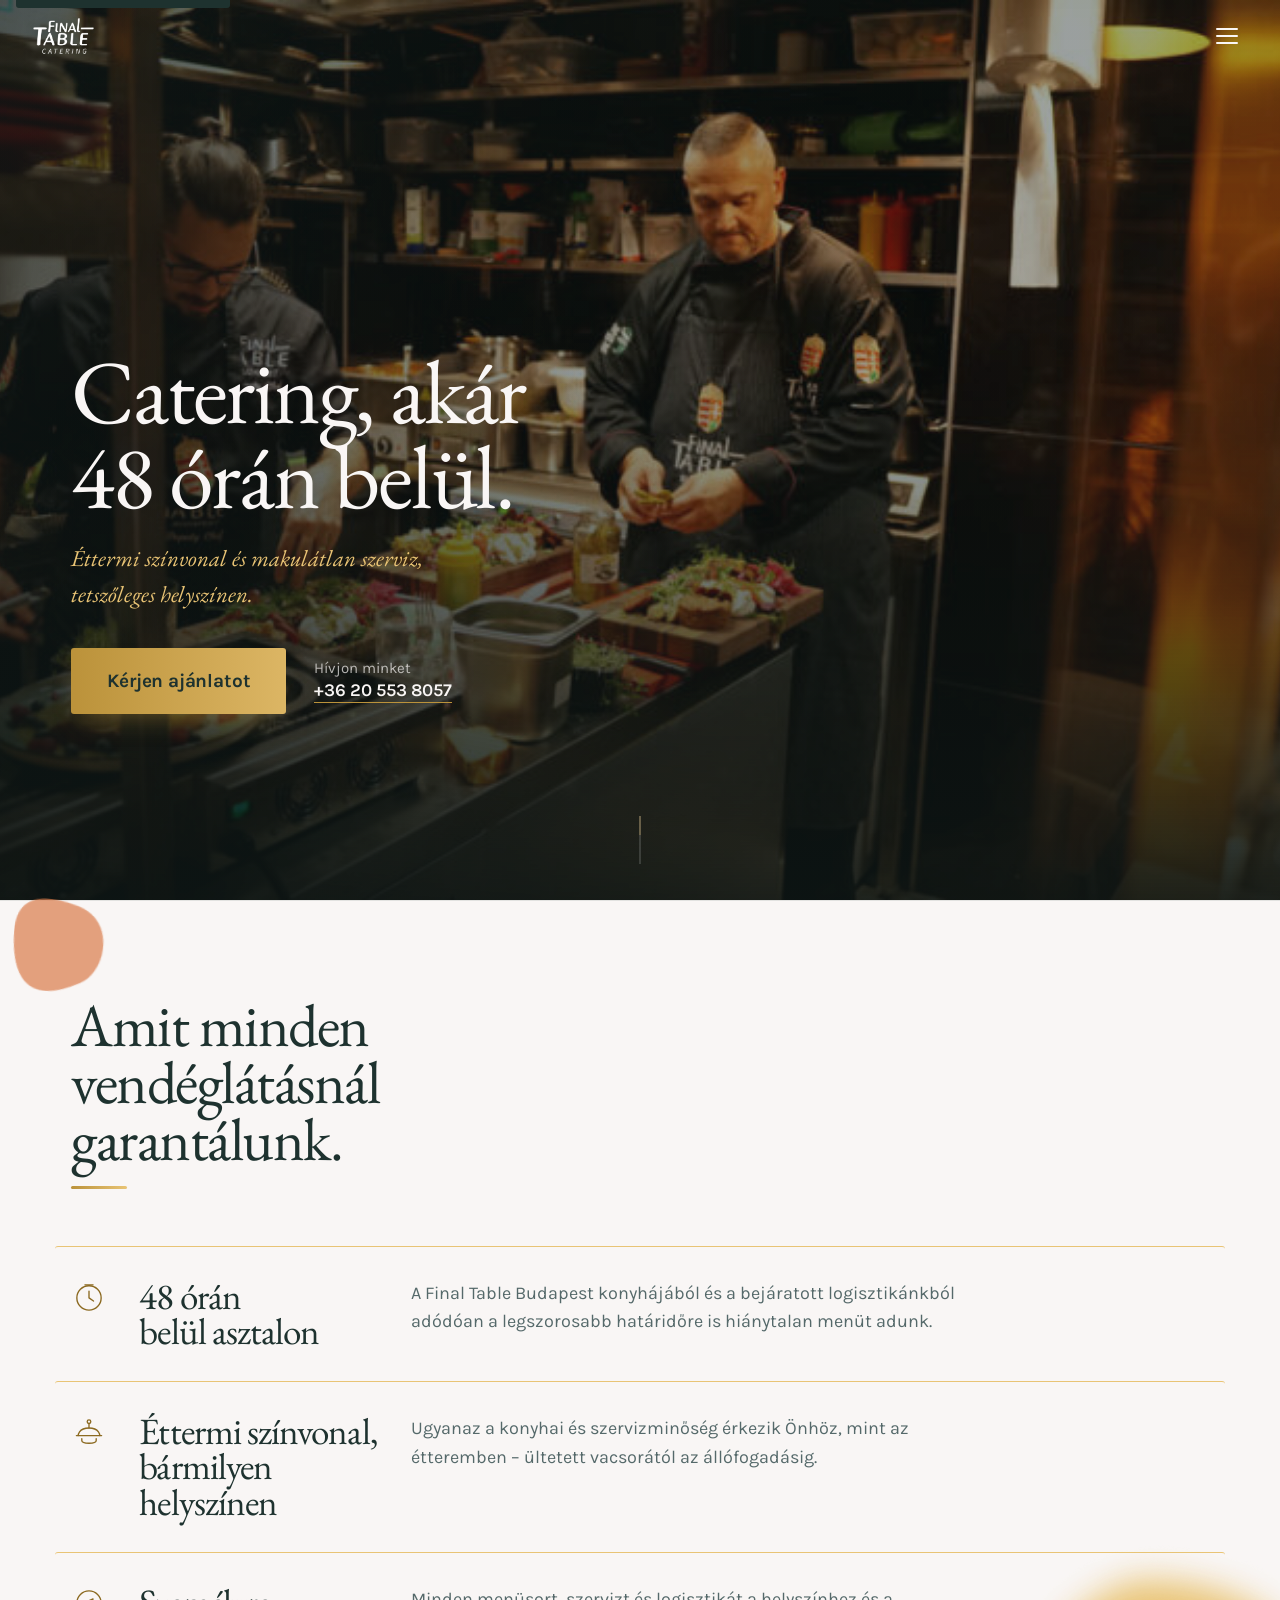
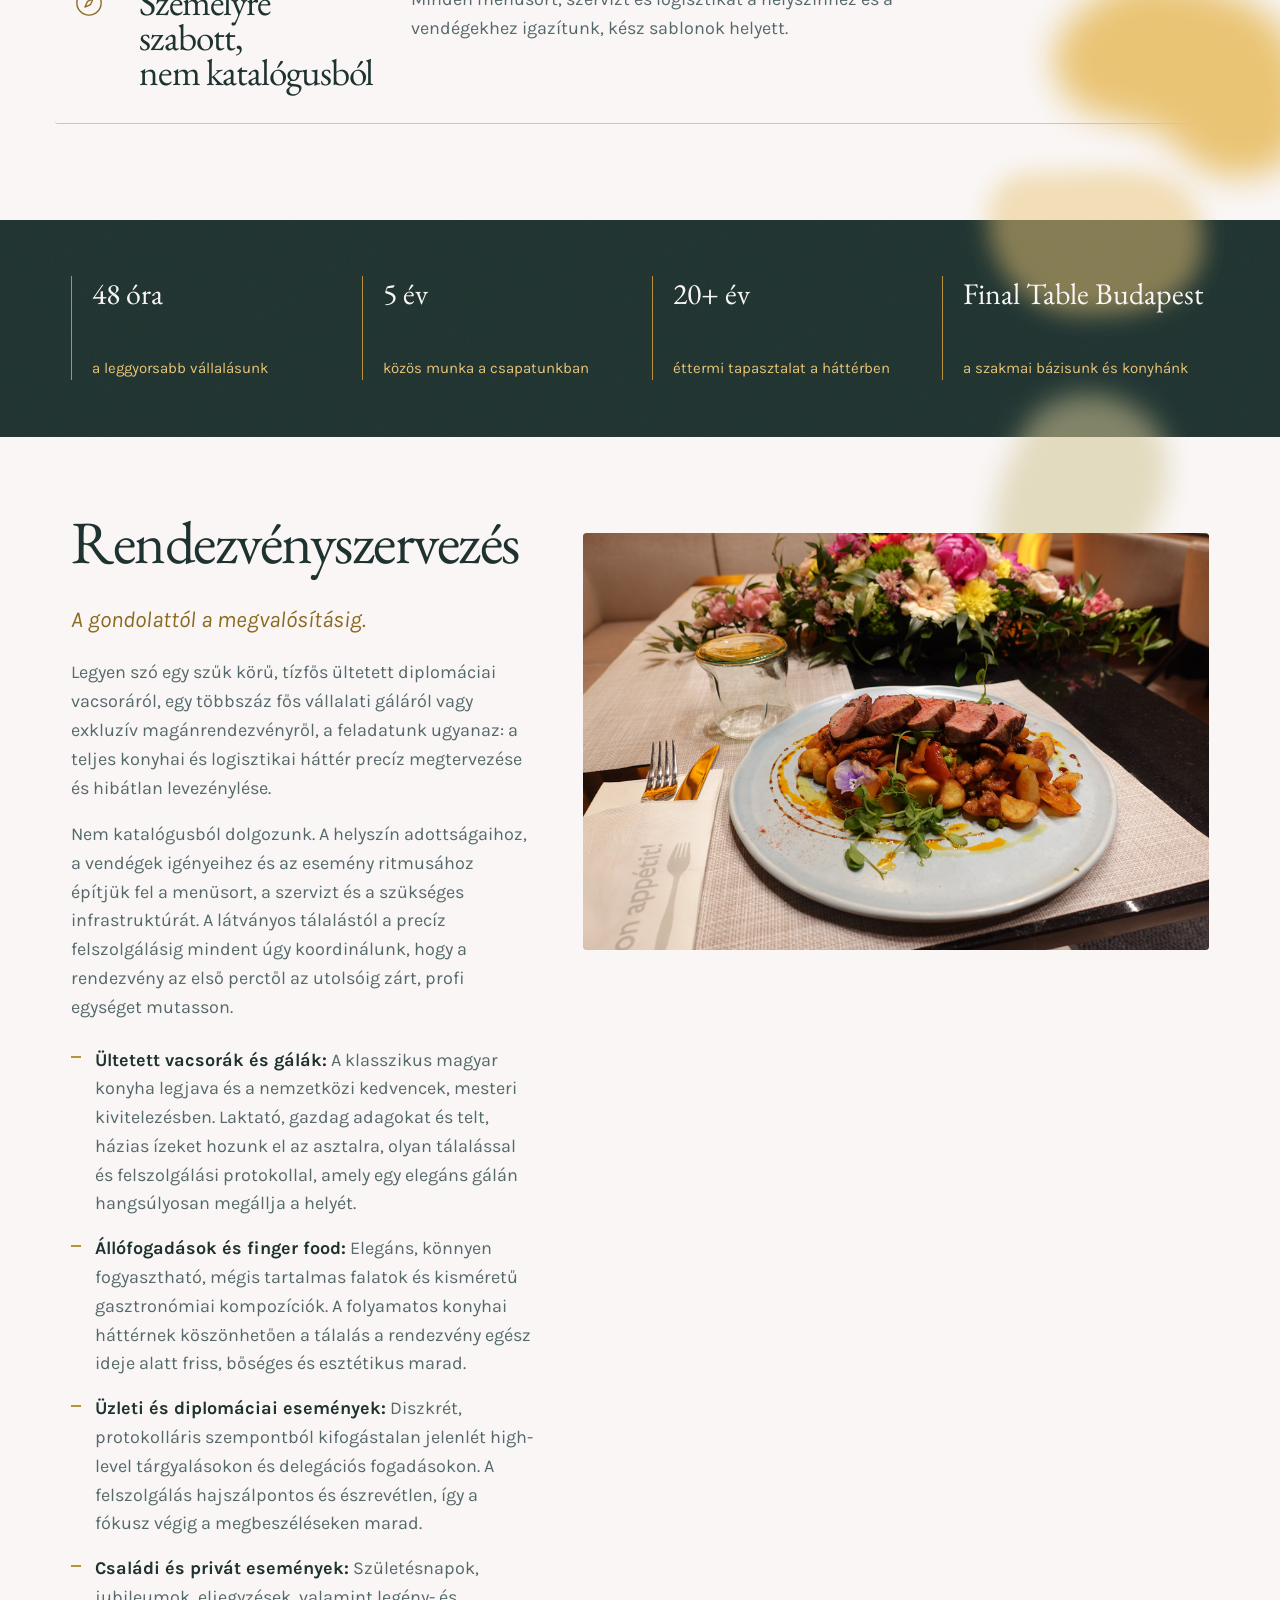
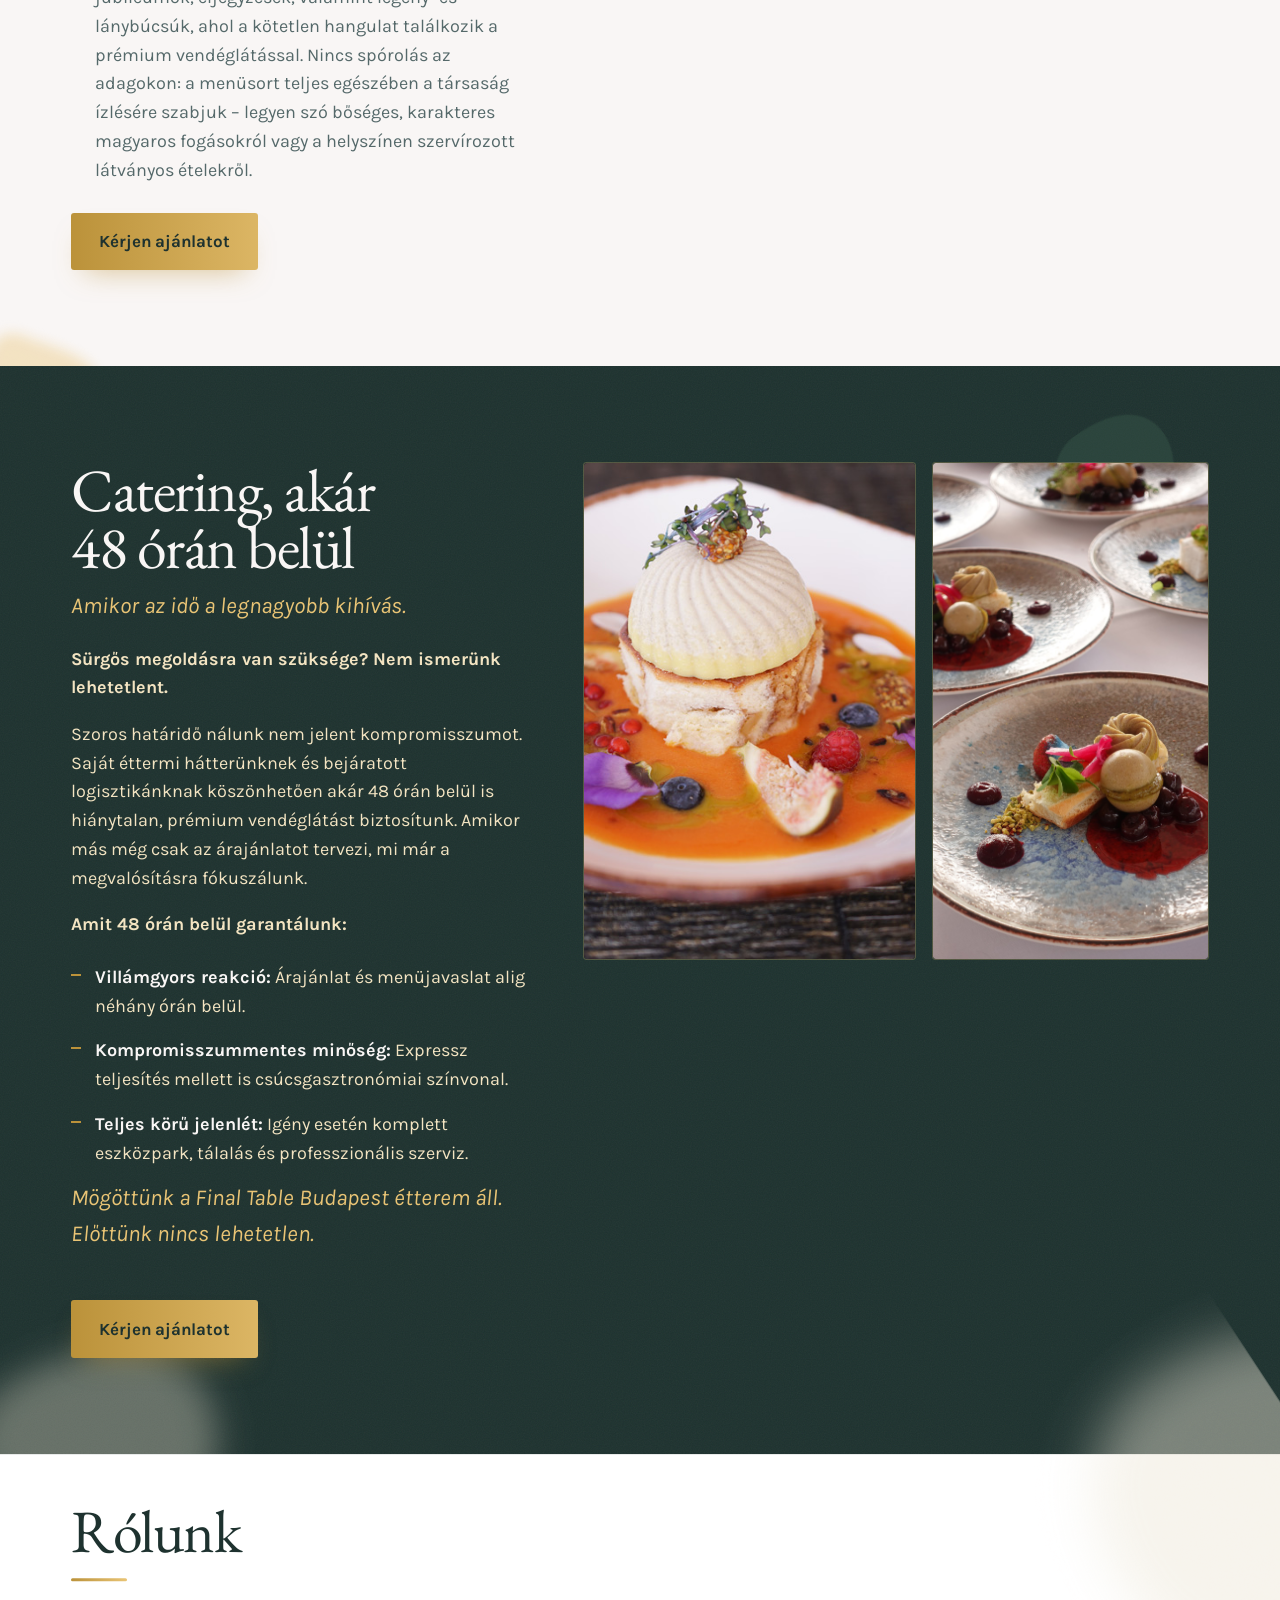
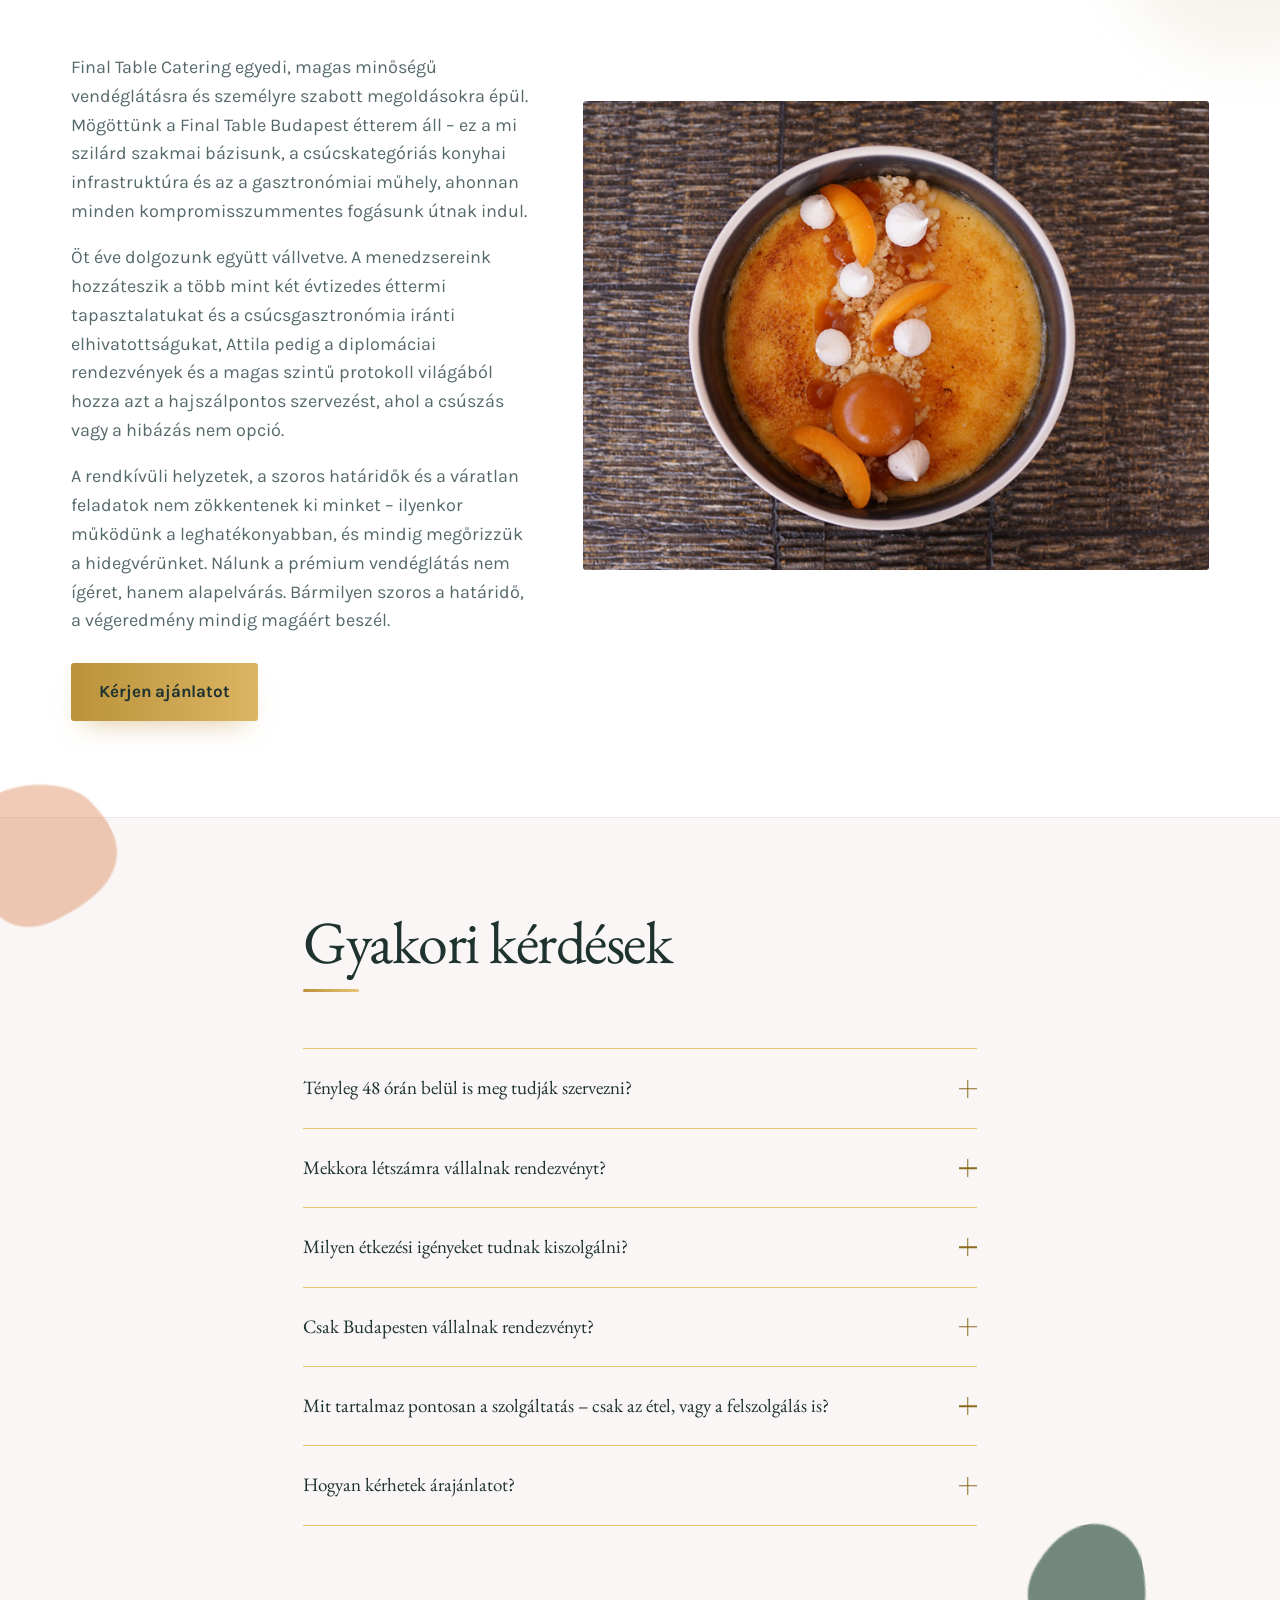
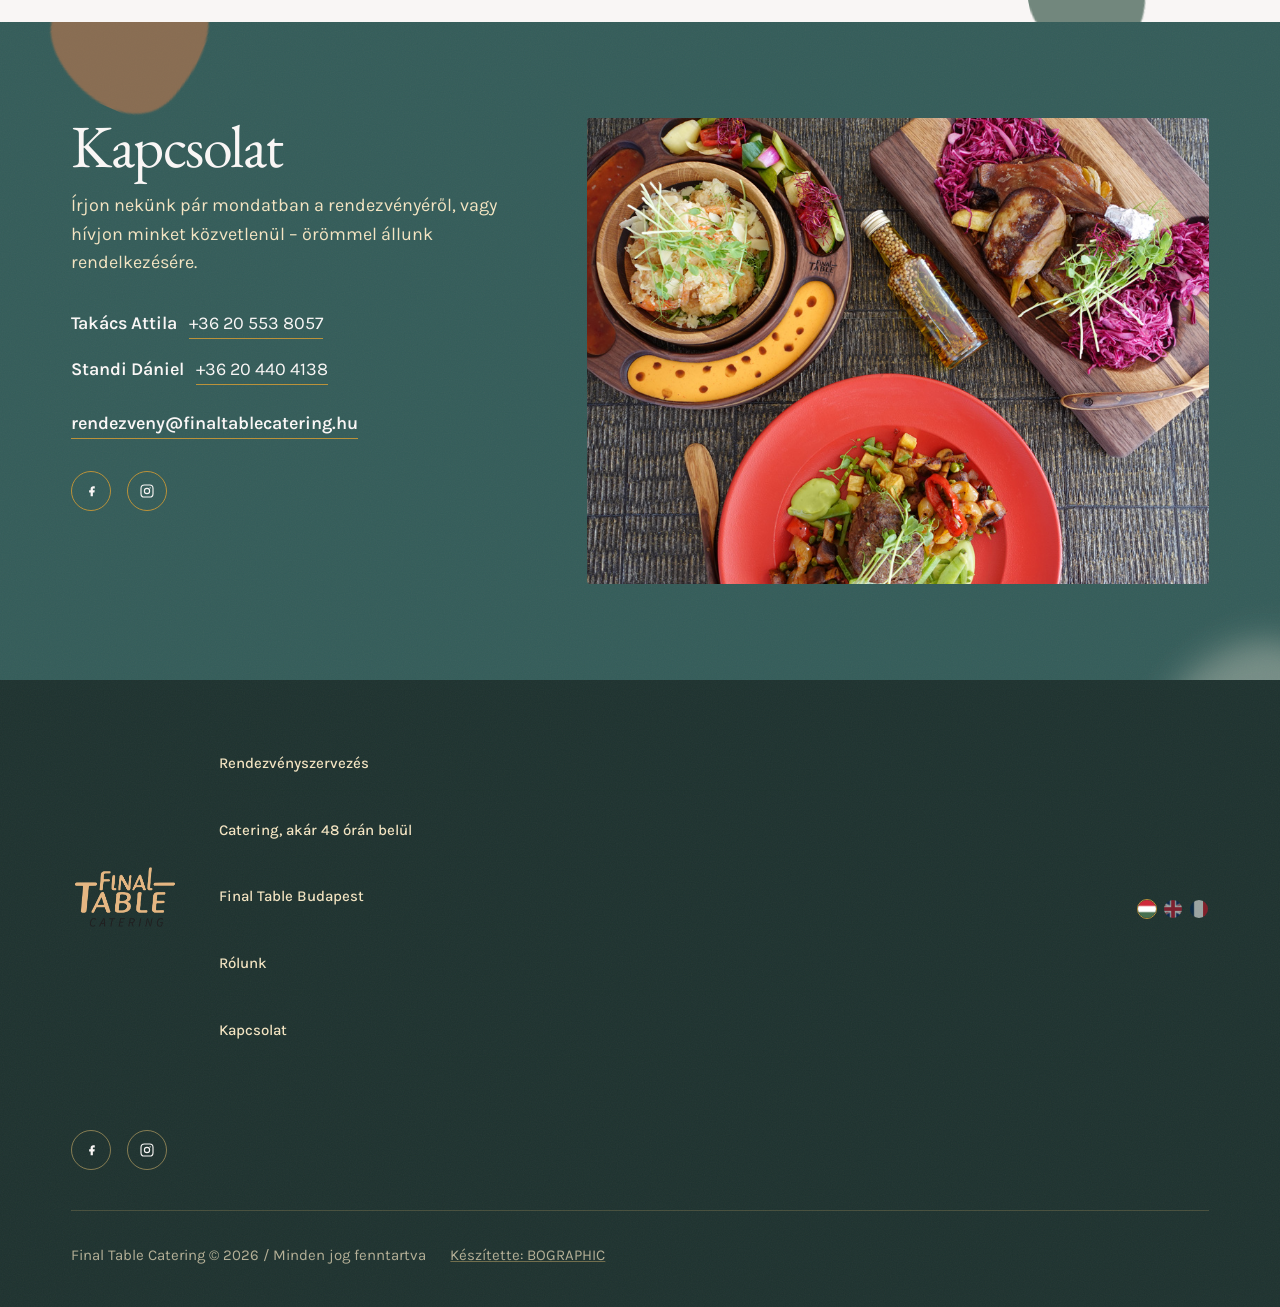
==== commit 7dae496c: "Fix header wrapping and make service section photos sticky Header: - Shrink the flag language switch" ====
--- a/index.html
+++ b/index.html
@@ -53,9 +53,9 @@
         <li><a href="#kapcsolat">Kapcsolat</a></li>
       </ul>
       <ul class="lang-switch">
-        <li><a href="/" class="is-active" aria-current="page" aria-label="Magyar"><img src="/assets/images/flags/hu.png" alt="" width="28" height="28"></a></li>
-        <li><a href="/en/" aria-label="Angol"><img src="/assets/images/flags/gb.png" alt="" width="28" height="28"></a></li>
-        <li><a href="/fr/" aria-label="Francia"><img src="/assets/images/flags/fr.png" alt="" width="28" height="28"></a></li>
+        <li><a href="/" class="is-active" aria-current="page" aria-label="Magyar"><img src="/assets/images/flags/hu.png" alt="" width="20" height="20"></a></li>
+        <li><a href="/en/" aria-label="Angol"><img src="/assets/images/flags/gb.png" alt="" width="20" height="20"></a></li>
+        <li><a href="/fr/" aria-label="Francia"><img src="/assets/images/flags/fr.png" alt="" width="20" height="20"></a></li>
       </ul>
       <a href="#kapcsolat" class="btn btn--primary btn--sm nav__cta">Kérjen ajánlatot</a>
     </nav>
@@ -327,9 +327,9 @@
     </ul>
 
     <ul class="lang-switch lang-switch--footer">
-      <li><a href="/" class="is-active" aria-current="page" aria-label="Magyar"><img src="/assets/images/flags/hu.png" alt="" width="28" height="28"></a></li>
-      <li><a href="/en/" aria-label="Angol"><img src="/assets/images/flags/gb.png" alt="" width="28" height="28"></a></li>
-      <li><a href="/fr/" aria-label="Francia"><img src="/assets/images/flags/fr.png" alt="" width="28" height="28"></a></li>
+      <li><a href="/" class="is-active" aria-current="page" aria-label="Magyar"><img src="/assets/images/flags/hu.png" alt="" width="20" height="20"></a></li>
+      <li><a href="/en/" aria-label="Angol"><img src="/assets/images/flags/gb.png" alt="" width="20" height="20"></a></li>
+      <li><a href="/fr/" aria-label="Francia"><img src="/assets/images/flags/fr.png" alt="" width="20" height="20"></a></li>
     </ul>
 
     <ul class="social social--footer">
--- a/css/styles.css
+++ b/css/styles.css
@@ -51,12 +51,12 @@
 html {
   -webkit-text-size-adjust: 100%;
   scroll-behavior: smooth;
-  overflow-x: hidden;
+  overflow-x: clip;
 }
 
 body {
   min-height: 100svh;
-  overflow-x: hidden;
+  overflow-x: clip;
   background: var(--cream-50);
   color: var(--pine-900);
   font-family: var(--font-body);
@@ -335,7 +335,7 @@
   display: none;
 }
 
-@media (min-width: 1280px) {
+@media (min-width: 1440px) {
   .header-topbar {
     display: block;
     border-bottom: 1px solid rgba(249, 246, 245, 0.18);
@@ -353,7 +353,7 @@
     flex-wrap: wrap;
     gap: 0.4rem 1.75rem;
     padding-block: 0.5rem;
-    max-width: 1320px;
+    max-width: 1500px;
     font-size: 0.8125rem;
     color: var(--cream-50);
     transition: color 0.35s var(--ease);
@@ -403,7 +403,7 @@
   justify-content: space-between;
   gap: var(--gutter);
   padding-block: 0.9rem;
-  max-width: 1320px;
+  max-width: 1500px;
 }
 
 .brand {
@@ -446,7 +446,7 @@
   transition: border-color 0.2s var(--ease), color 0.2s var(--ease);
 }
 
-@media (min-width: 1280px) {
+@media (min-width: 1440px) {
   .nav__list a,
   .lang-switch a {
     color: var(--cream-50);
@@ -481,14 +481,14 @@
 .lang-switch {
   display: flex;
   align-items: center;
-  gap: 0.5rem;
+  gap: 0.375rem;
   flex-shrink: 0;
 }
 
 .lang-switch a {
   display: flex;
-  width: 1.75rem;
-  height: 1.75rem;
+  width: 1.25rem;
+  height: 1.25rem;
   padding: 0;
   border: 1px solid transparent;
   border-radius: 50%;
@@ -567,7 +567,7 @@
   background: rgba(30, 50, 47, 0.35);
 }
 
-@media (max-width: 1279.98px) {
+@media (max-width: 1439.98px) {
   .nav-toggle {
     display: flex;
   }
@@ -635,7 +635,7 @@
   }
 }
 
-@media (min-width: 1280px) {
+@media (min-width: 1440px) {
   .nav-toggle {
     display: none;
   }
@@ -1036,13 +1036,22 @@
   .spread__inner {
     grid-template-columns: minmax(0, 0.85fr) minmax(0, 1.15fr);
   }
+
+  #rendezvenyszervezes .spread__media,
+  #catering .spread__media,
+  #event-organisation .spread__media,
+  #organisation-evenements .spread__media {
+    position: sticky;
+    top: 8.5rem;
+    align-self: start;
+  }
 }
 
 .spread--dark {
   position: relative;
   background: var(--pine-900);
   color: var(--cream-50);
-  overflow: hidden;
+  overflow: clip;
 }
 
 .spread--dark::before {
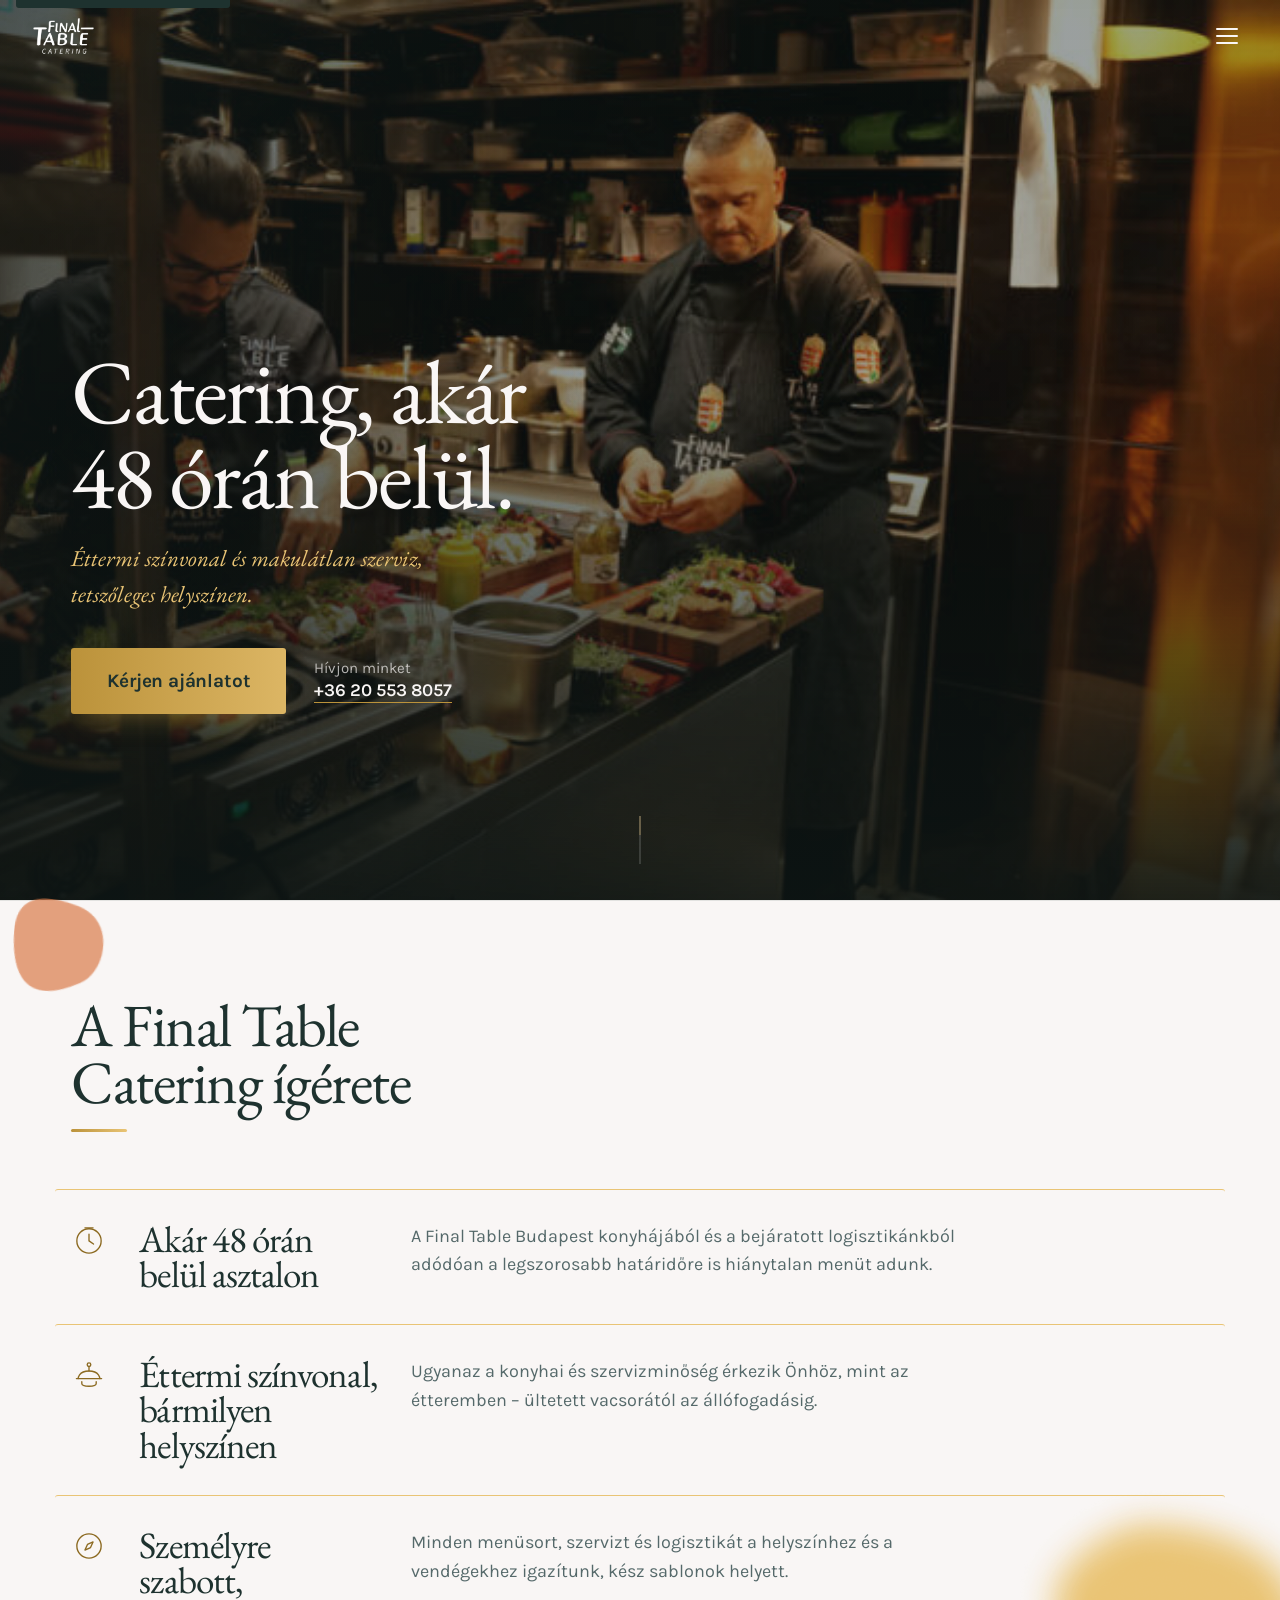
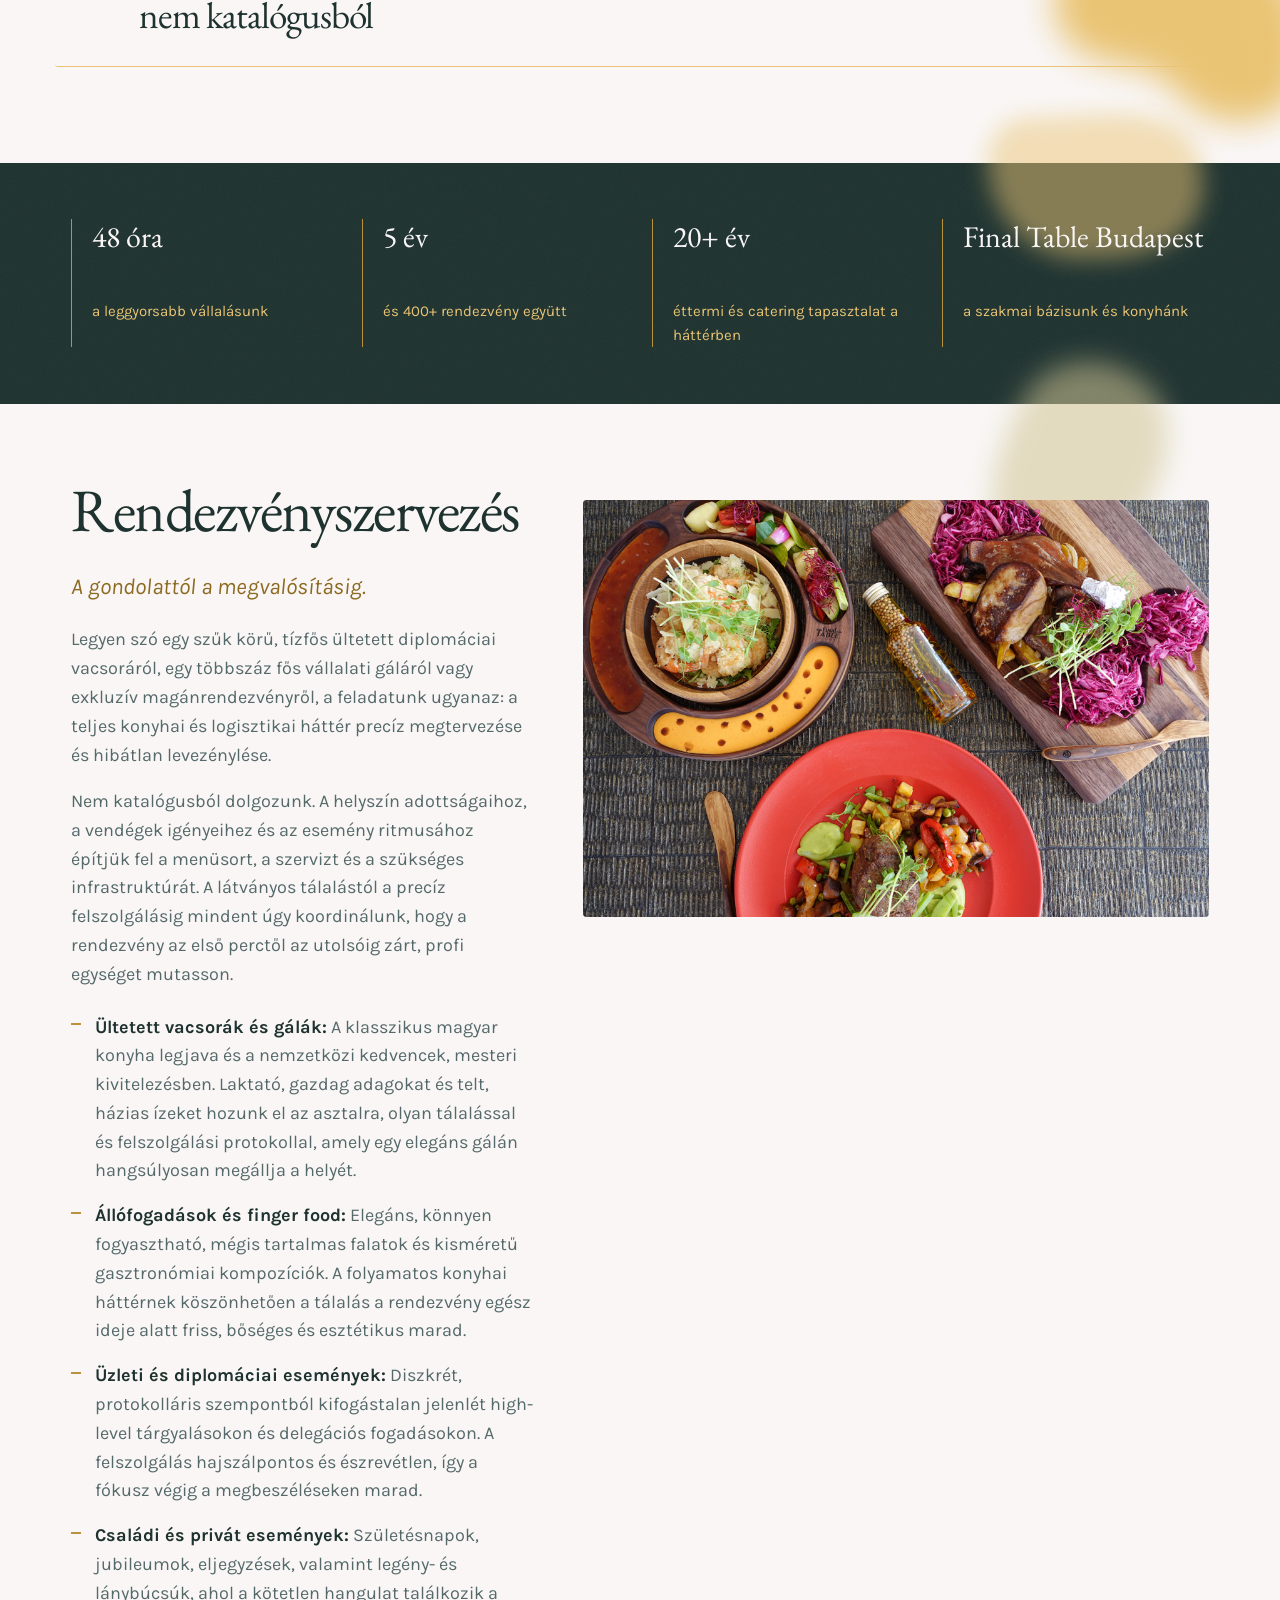
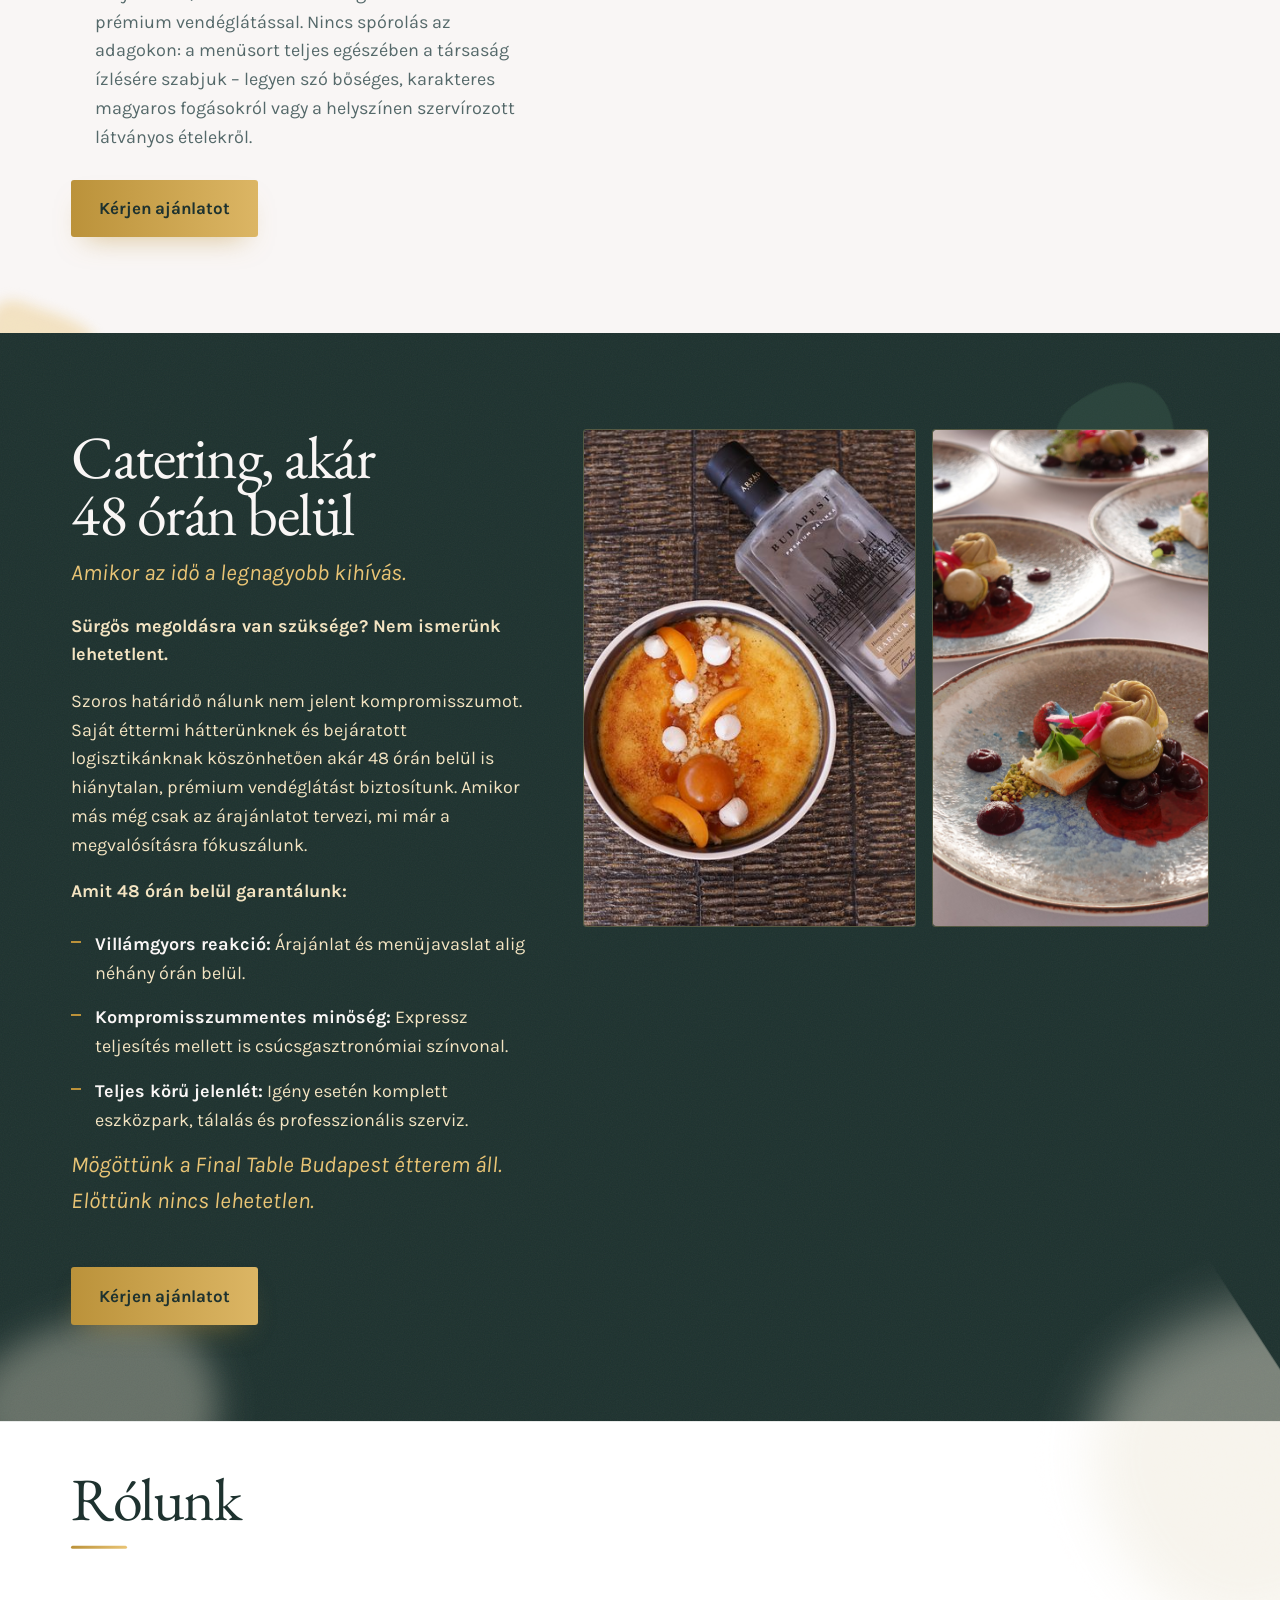
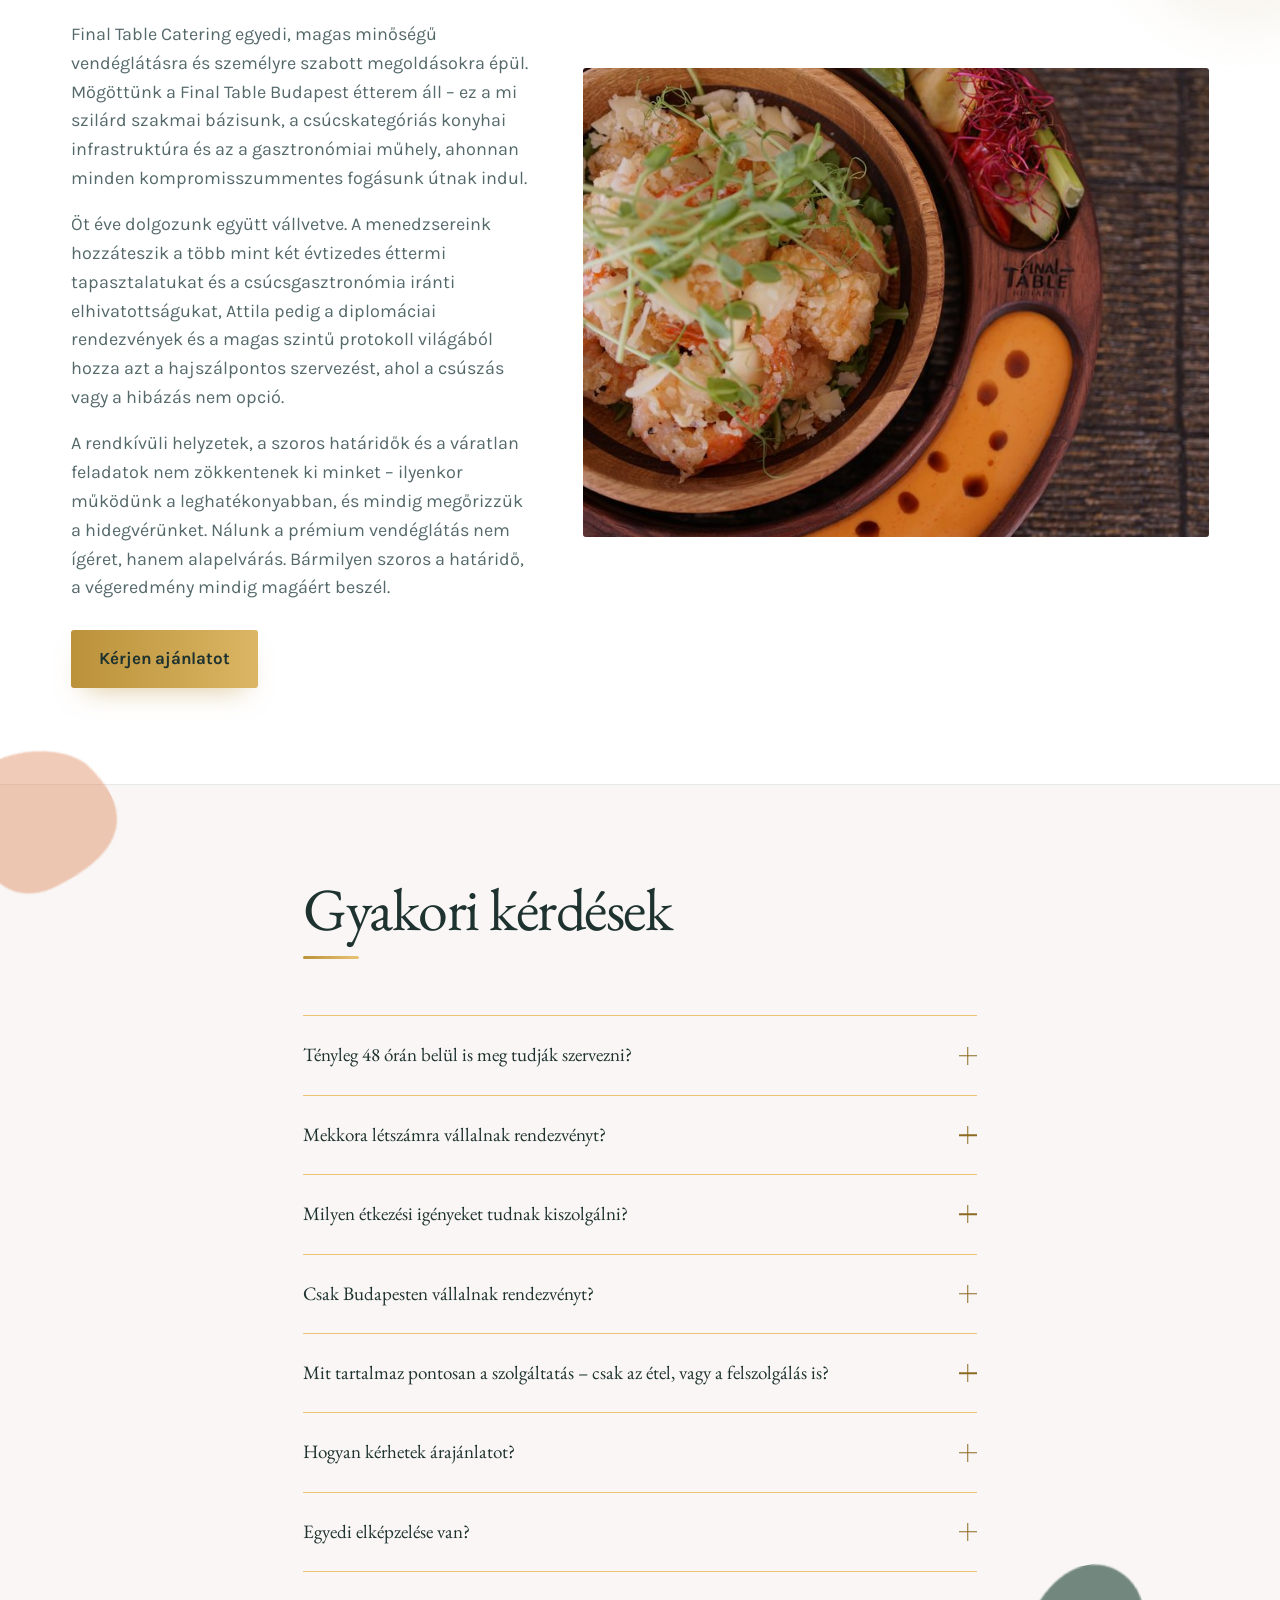
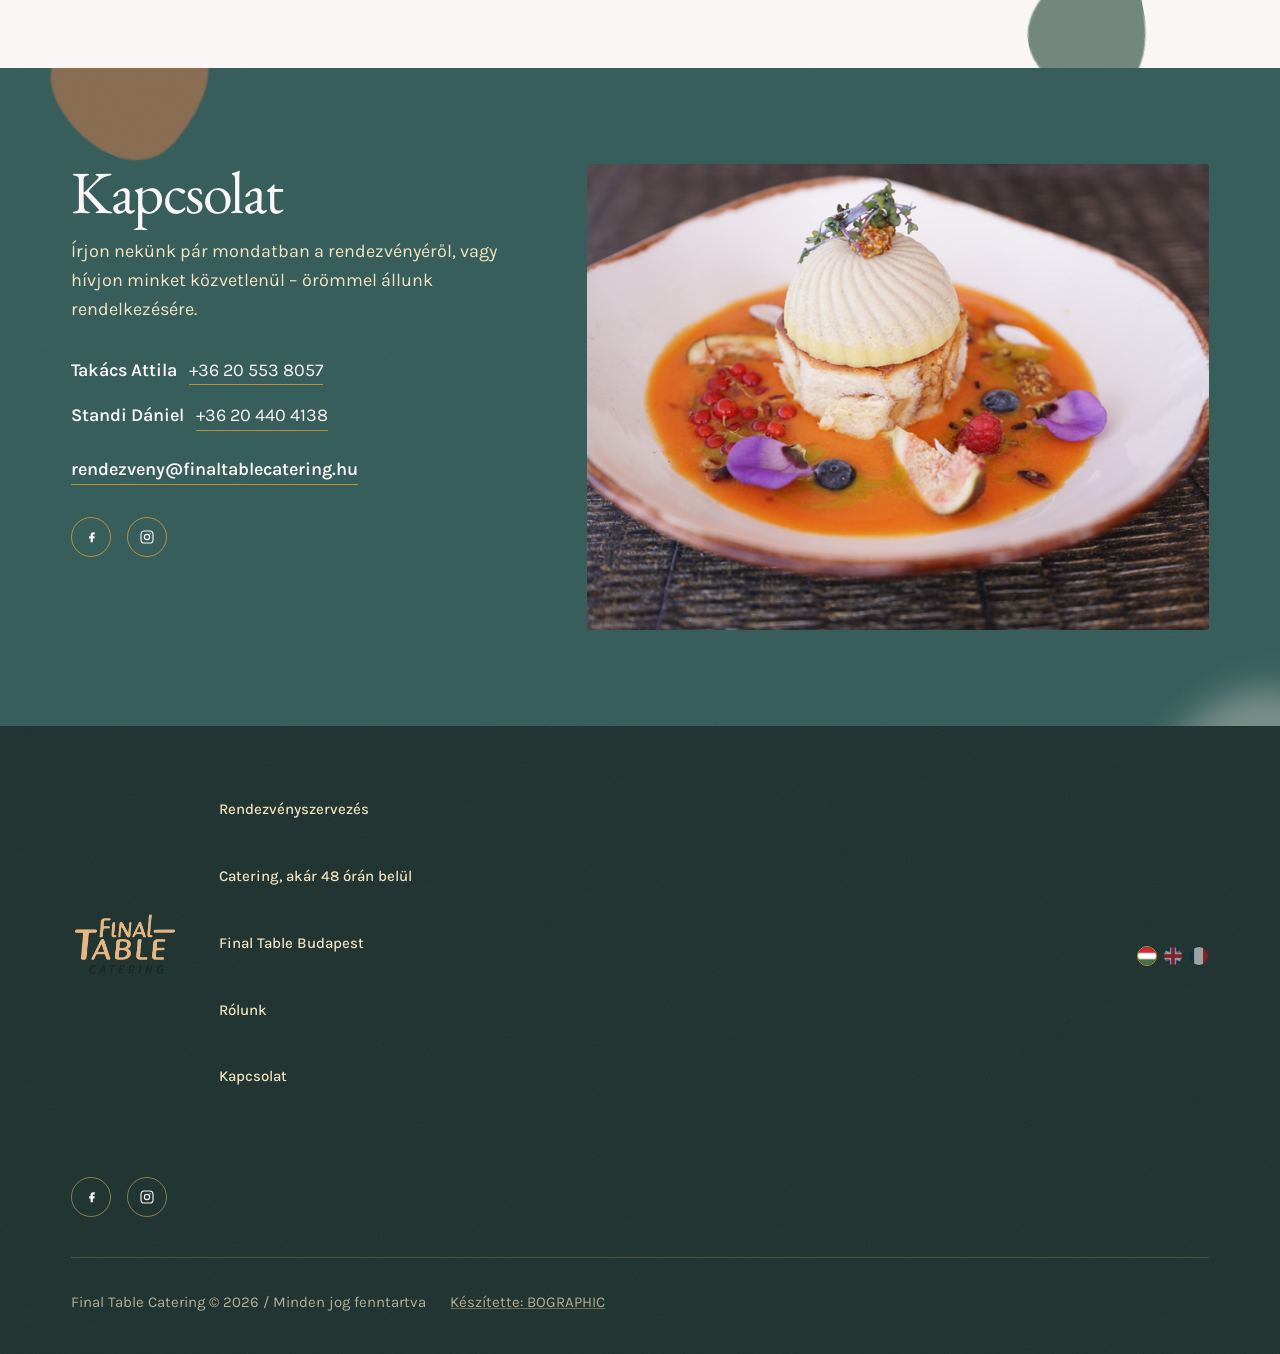
==== commit aad4bffb: "Update copy, add a new FAQ item, and swap several section photos Copy: - Benefits heading: "What we " ====
--- a/index.html
+++ b/index.html
@@ -100,7 +100,7 @@
     <img class="deco-shape" src="/assets/images/shapes/shape-3.png" alt="" aria-hidden="true" style="width: 320px; right: -60px; bottom: -40px;" data-parallax="26" data-parallax-rotate="6">
     <img class="deco-shape" src="/assets/images/shapes/shape-10.png" alt="" aria-hidden="true" style="width: 90px; left: 1%; top: -10px; opacity: .7;" data-parallax="-16" data-parallax-rotate="-10">
     <div class="wrap">
-      <h2 id="benefits-title" class="benefits__title" data-reveal="up">Amit minden vendéglátásnál garantálunk.<span class="section-rule" aria-hidden="true"></span></h2>
+      <h2 id="benefits-title" class="benefits__title" data-reveal="up">A Final Table Catering ígérete<span class="section-rule" aria-hidden="true"></span></h2>
 
       <ul class="benefits__list">
         <li class="benefit" data-reveal="up">
@@ -109,7 +109,7 @@
             <path d="M20 13.5V21L25 24.5" stroke="currentColor" stroke-width="1.5" stroke-linecap="round" stroke-linejoin="round"/>
             <path d="M15.5 6.5H24.5" stroke="currentColor" stroke-width="1.5" stroke-linecap="round"/>
           </svg>
-          <h3 class="benefit__title">48 órán belül asztalon</h3>
+          <h3 class="benefit__title">Akár 48 órán belül asztalon</h3>
           <p class="benefit__desc">A Final Table Budapest konyhájából és a bejáratott logisztikánkból adódóan a legszorosabb határidőre is hiánytalan menüt adunk.</p>
         </li>
 
@@ -147,11 +147,11 @@
       </div>
       <div class="stat" data-reveal="up" data-delay="80">
         <span class="stat__value" data-count>5 év</span>
-        <span class="stat__label">közös munka a csapatunkban</span>
+        <span class="stat__label">és 400+ rendezvény együtt</span>
       </div>
       <div class="stat" data-reveal="up" data-delay="160">
         <span class="stat__value" data-count>20+ év</span>
-        <span class="stat__label">éttermi tapasztalat a háttérben</span>
+        <span class="stat__label">éttermi és catering tapasztalat a háttérben</span>
       </div>
       <div class="stat" data-reveal="up" data-delay="240">
         <span class="stat__value">Final Table Budapest</span>
@@ -179,7 +179,7 @@
         <a href="#kapcsolat" class="btn btn--primary">Kérjen ajánlatot</a>
       </div>
       <div class="spread__media" data-reveal="right">
-        <img src="/assets/images/DSC00233.jpg" alt="Terített asztalok egy Final Table által szervezett rendezvényen" width="1000" height="667" loading="lazy">
+        <img src="/assets/images/DSC06000.jpg" alt="Pohárköszöntő egy Final Table által szervezett rendezvényen" width="1000" height="667" loading="lazy">
       </div>
     </div>
   </section>
@@ -204,7 +204,7 @@
         <a href="#kapcsolat" class="btn btn--primary">Kérjen ajánlatot</a>
       </div>
       <div class="spread__media spread__media--duo" data-reveal="right">
-        <div><img src="/assets/images/DSC04788.jpg" alt="Elegánsan tálalt fogás közelről" width="1000" height="563" loading="lazy"></div>
+        <div><img src="/assets/images/DSC04974.jpg" alt="Desszert prémium magyar pálinkával, elegánsan tálalva" width="1000" height="563" loading="lazy"></div>
         <div><img src="/assets/images/DSC08310.jpg" alt="Felszolgálás egy Final Table Catering eseményen" width="667" height="1000" loading="lazy"></div>
       </div>
     </div>
@@ -223,7 +223,7 @@
         <a href="#kapcsolat" class="btn btn--primary">Kérjen ajánlatot</a>
       </div>
       <div class="about__media" data-reveal="right">
-        <img src="/assets/images/DSC04966.jpg" alt="Final Table séf a konyhában fogást készít" width="1000" height="563" loading="lazy">
+        <img src="/assets/images/DSC05935.jpg" alt="Final Table tálalás roston sült garnélarákkal" width="1000" height="563" loading="lazy">
       </div>
     </div>
   </section>
@@ -237,7 +237,7 @@
       <div class="faq__list">
         <details class="faq__item" data-reveal="up">
           <summary>Tényleg 48 órán belül is meg tudják szervezni?<span class="faq__icon" aria-hidden="true"></span></summary>
-          <p>Igen. A Final Table Budapest konyhája és a bejáratott logisztikánk miatt a legszorosabb határidőt is kompromisszum nélkül vállaljuk – sok esetben már a megvalósításon dolgozunk, amíg mások csak árajánlatot adnának.</p>
+          <p>Igen, akár 48 órán belül is. A Final Table Budapest konyhája és a bejáratott logisztikánk miatt a legszorosabb határidőt is kompromisszum nélkül vállaljuk – sok esetben már a megvalósításon dolgozunk, amíg mások csak árajánlatot adnának.</p>
         </details>
 
         <details class="faq__item" data-reveal="up" data-delay="60">
@@ -262,7 +262,12 @@
 
         <details class="faq__item" data-reveal="up" data-delay="300">
           <summary>Hogyan kérhetek árajánlatot?<span class="faq__icon" aria-hidden="true"></span></summary>
-          <p>Töltse ki a kapcsolati űrlapot, vagy hívjon minket közvetlenül – jellemzően rövid időn belül válaszolunk a részletekkel.</p>
+          <p>Írjon nekünk e-mailt, vagy hívjon minket közvetlenül – jellemzően rövid időn belül válaszolunk a részletekkel.</p>
+        </details>
+
+        <details class="faq__item" data-reveal="up" data-delay="360">
+          <summary>Egyedi elképzelése van?<span class="faq__icon" aria-hidden="true"></span></summary>
+          <p>A fentieken túl bármilyen egyedi igényhez igazodunk, és rugalmasan megvalósítjuk az elképzeléseit – keressen minket bizalommal!</p>
         </details>
       </div>
     </div>
@@ -305,7 +310,7 @@
       </div>
 
       <div class="contact__media" data-reveal="right">
-        <img src="/assets/images/DSC06000.jpg" alt="Pohárköszöntő egy Final Table Catering rendezvényen" width="1000" height="667" loading="lazy">
+        <img src="/assets/images/DSC04788.jpg" alt="Elegánsan tálalt fogás közelről" width="1000" height="563" loading="lazy">
       </div>
     </div>
   </section>
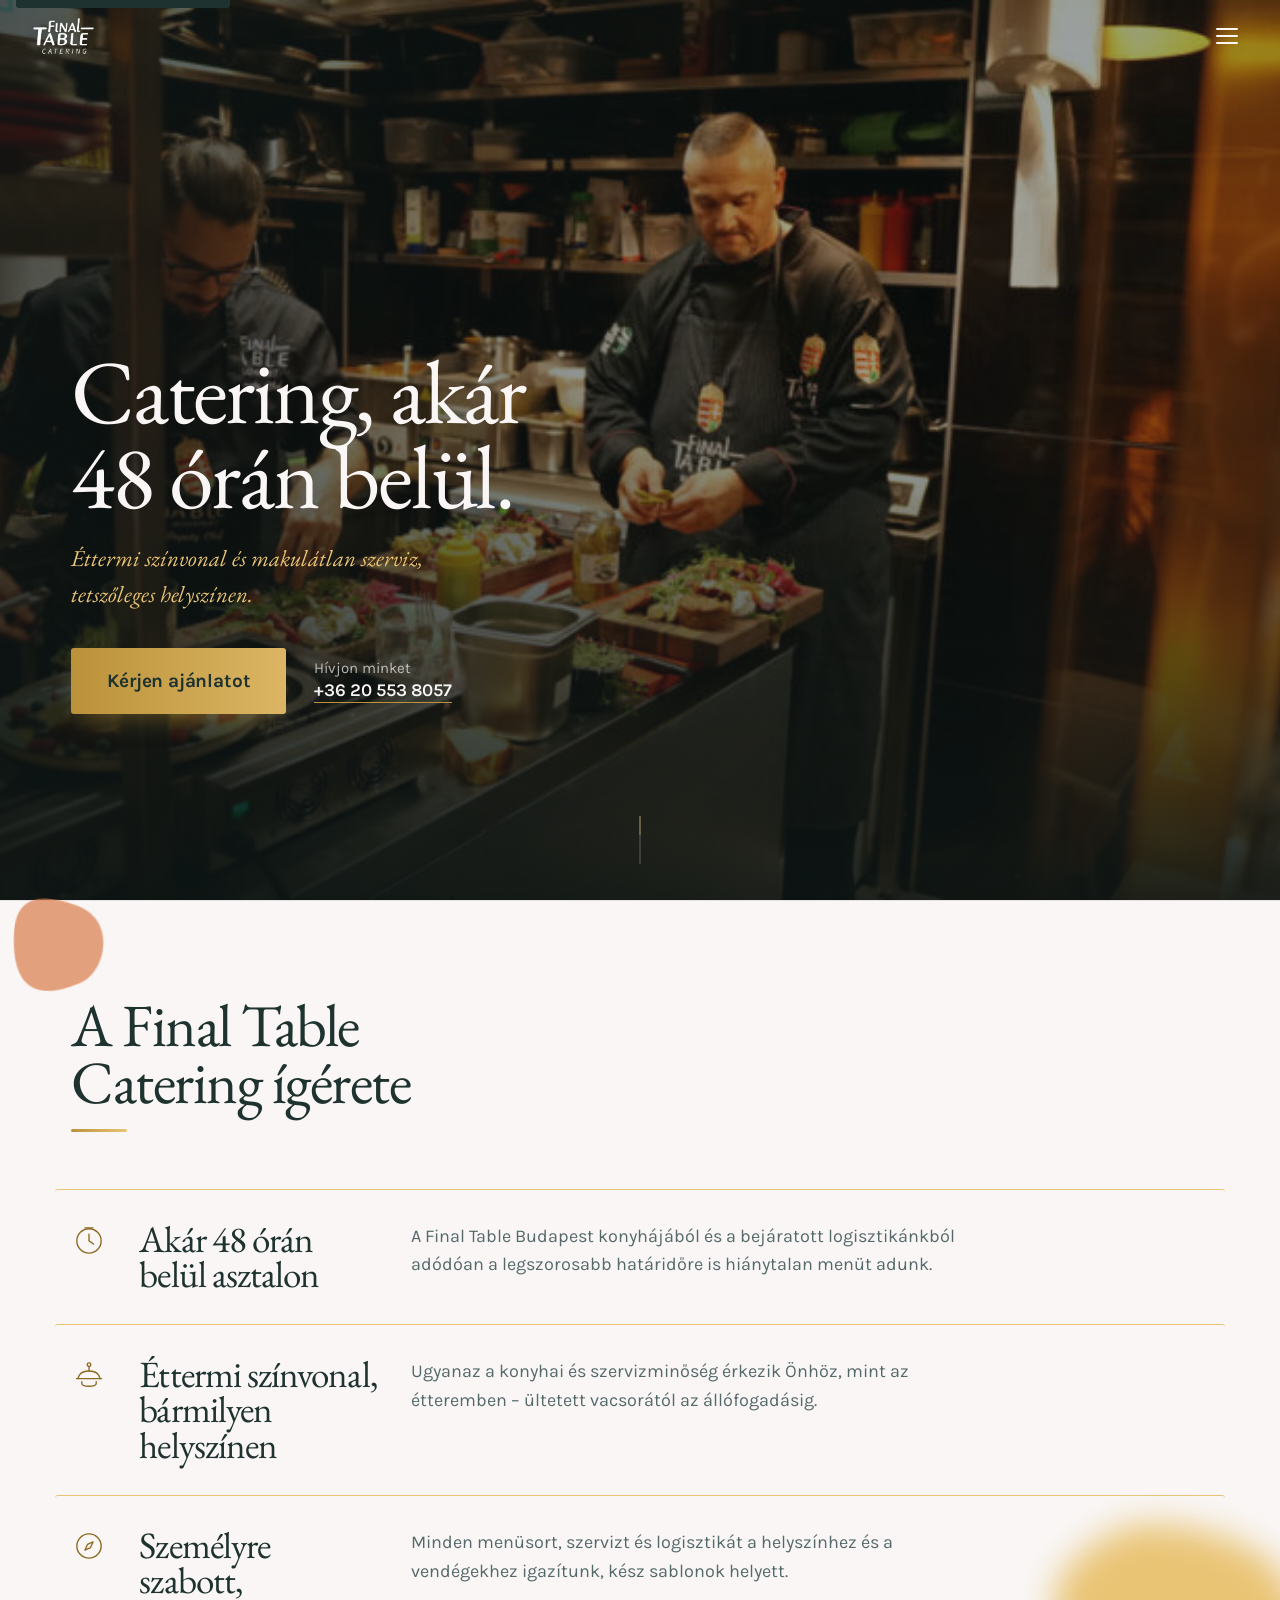
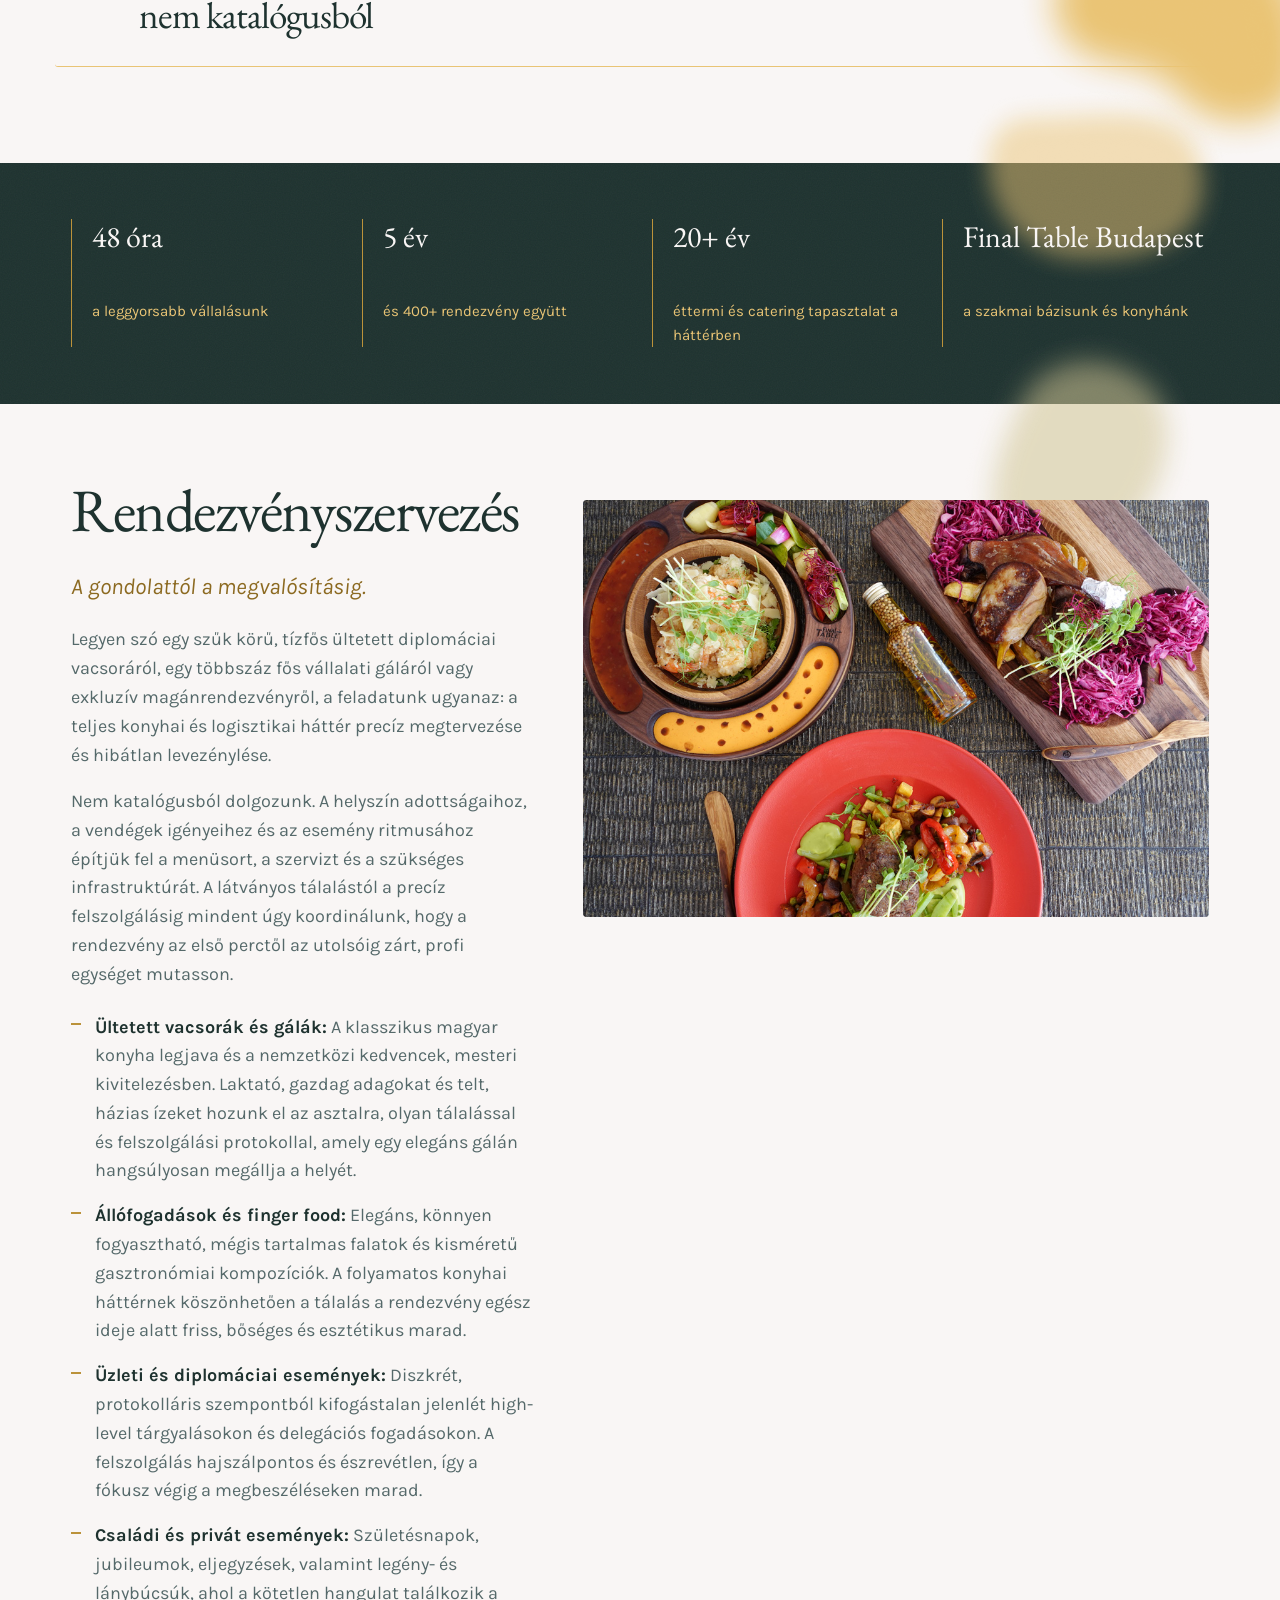
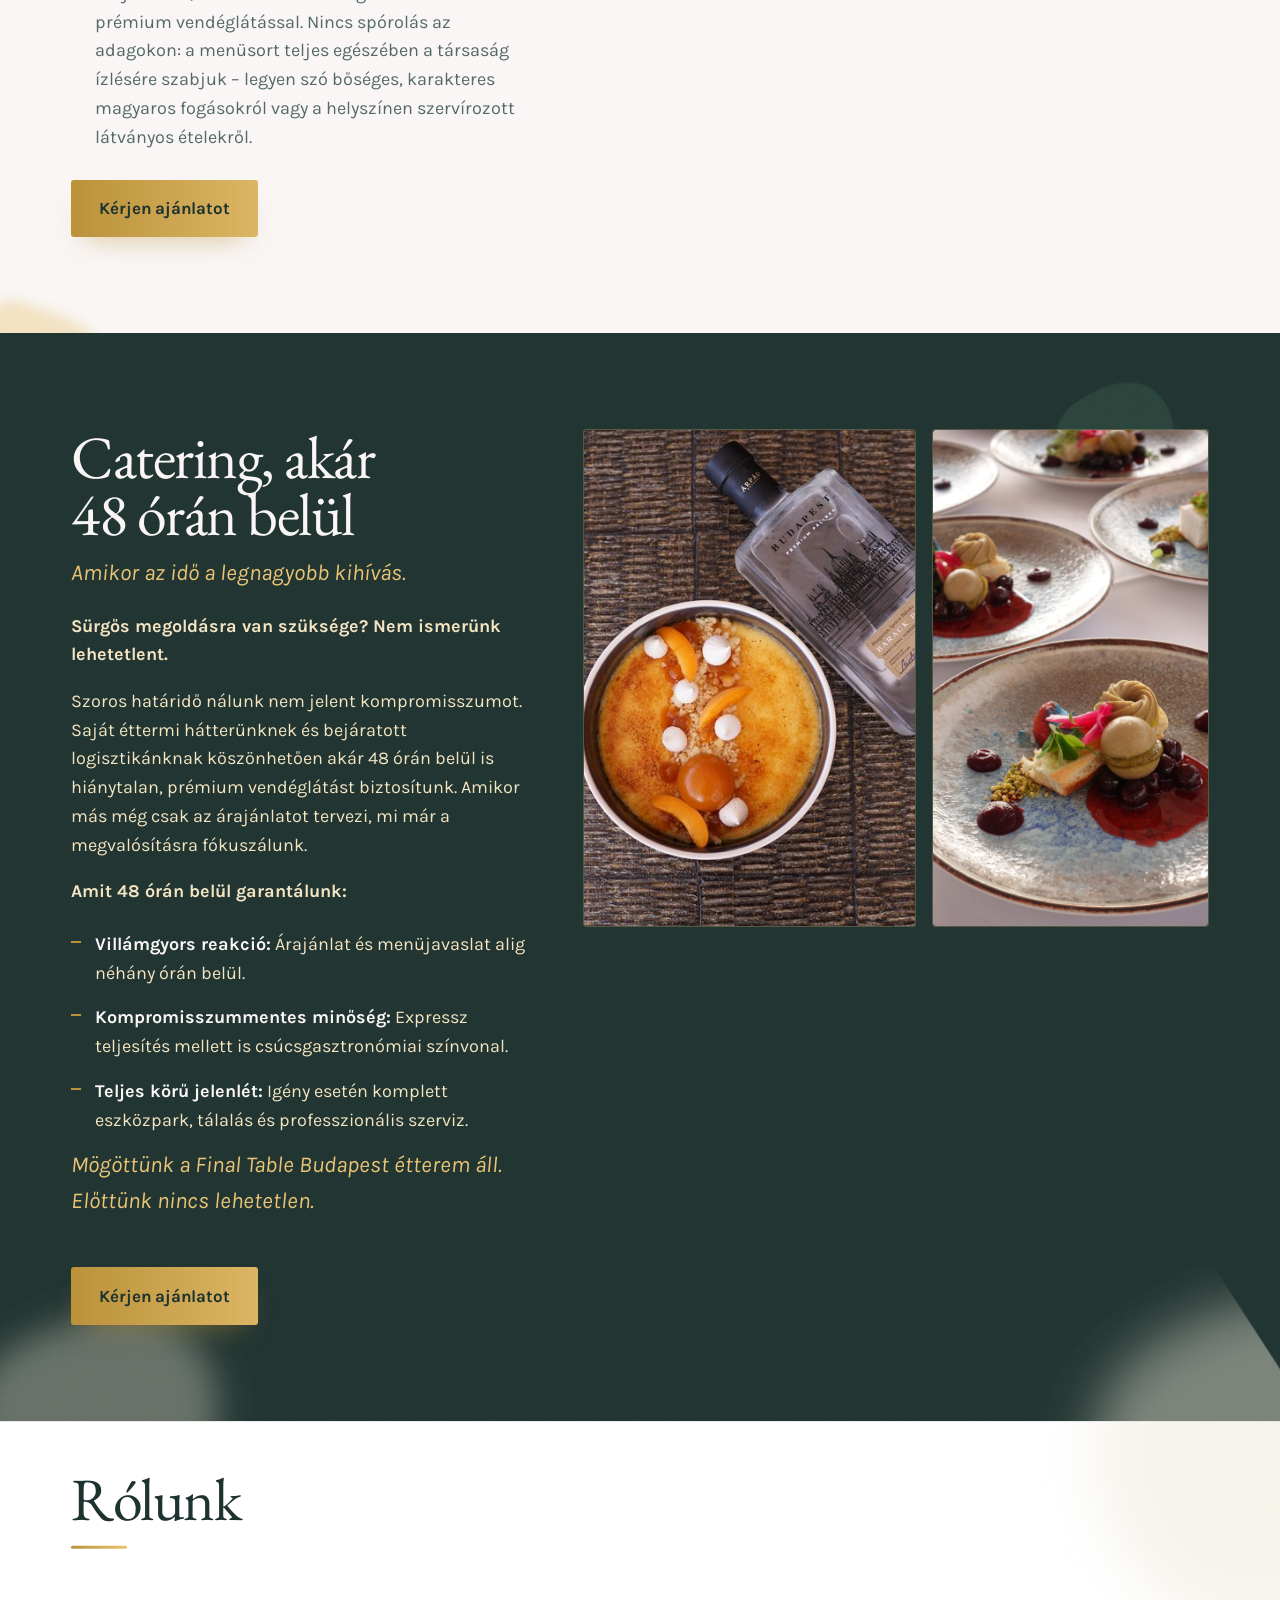
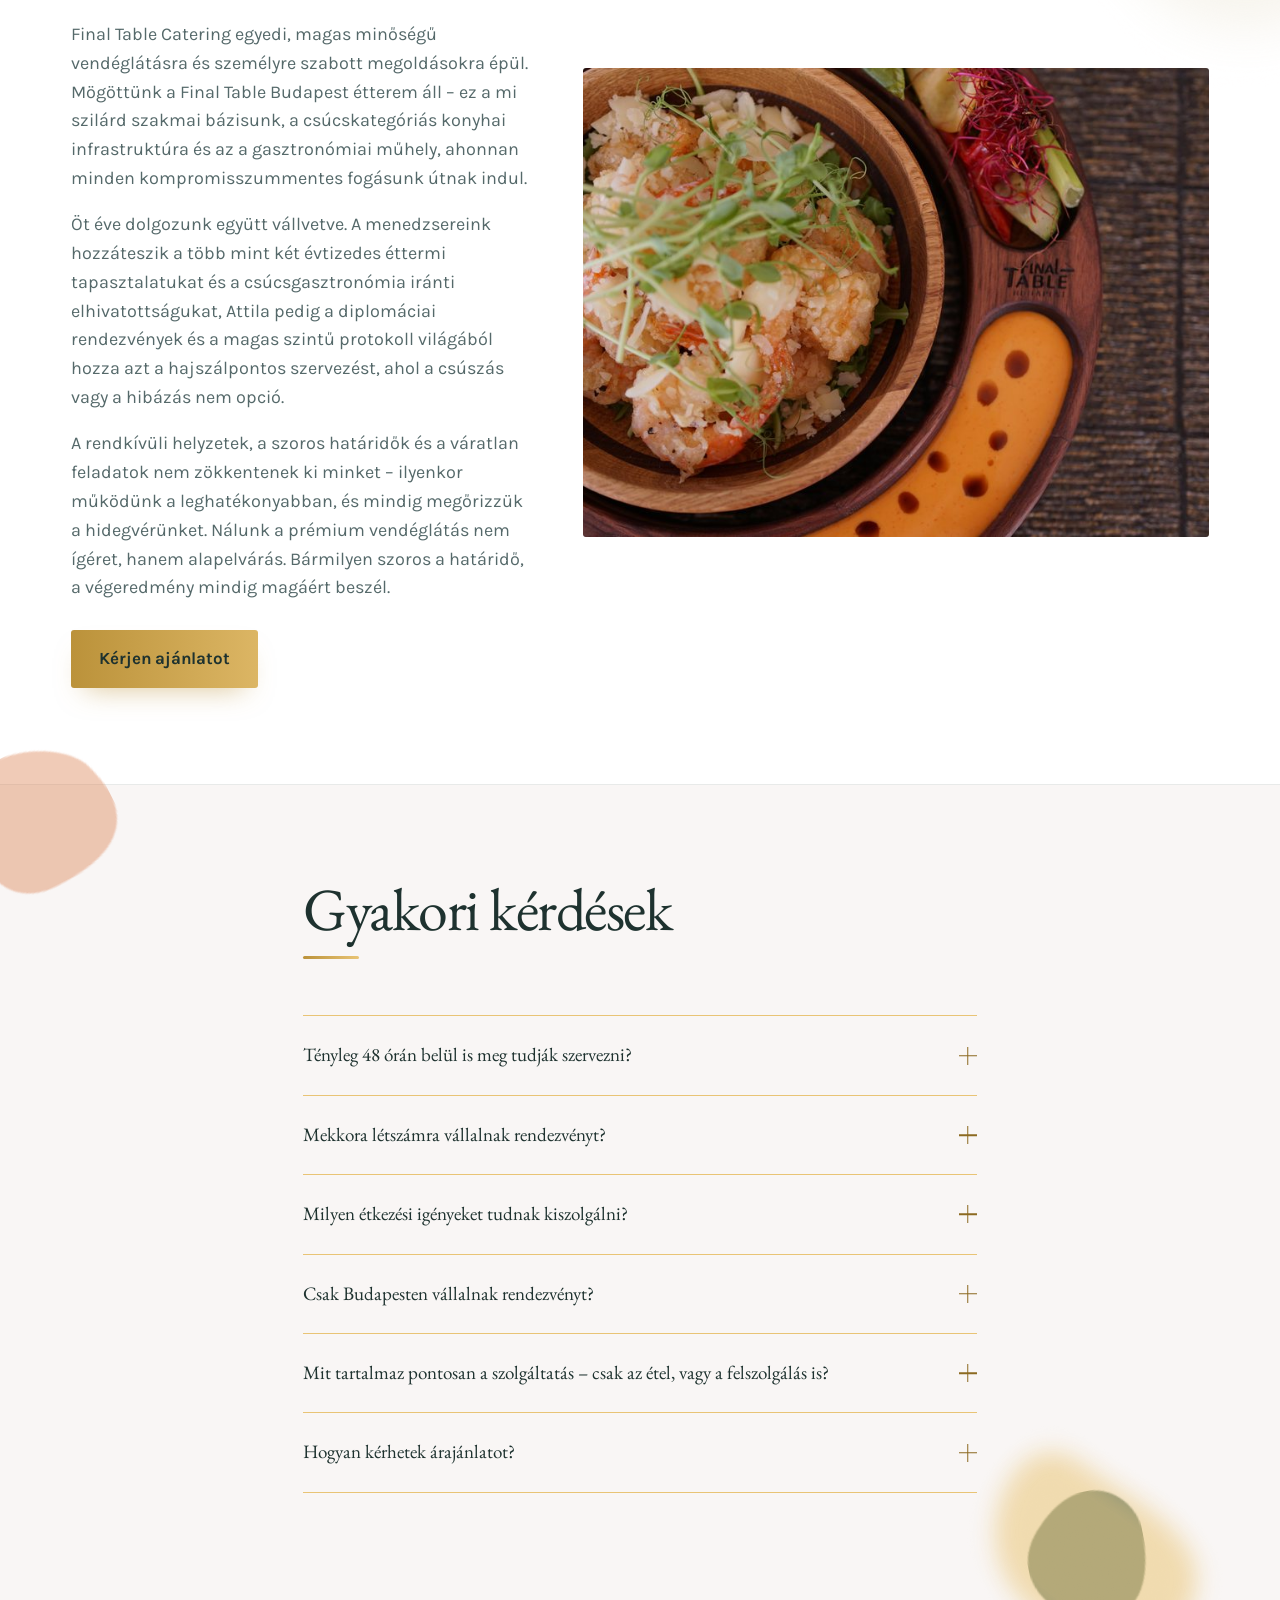
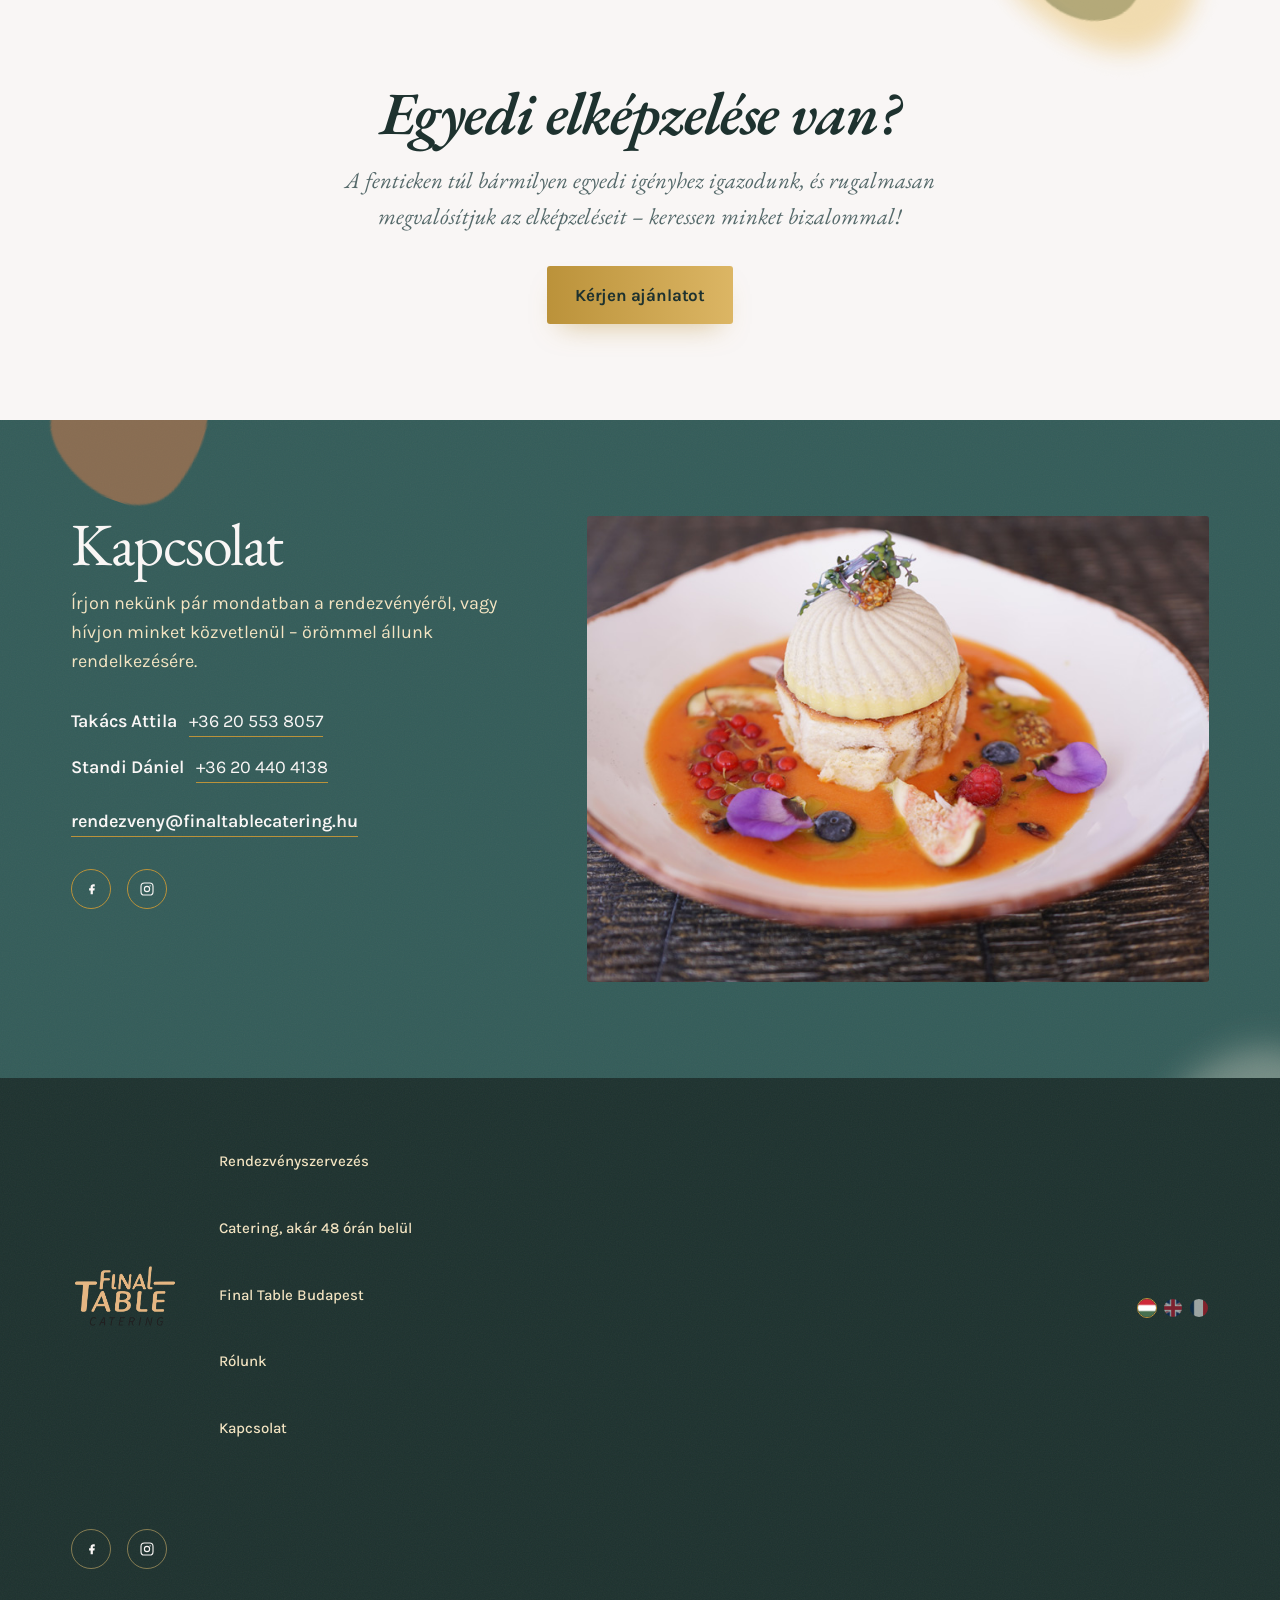
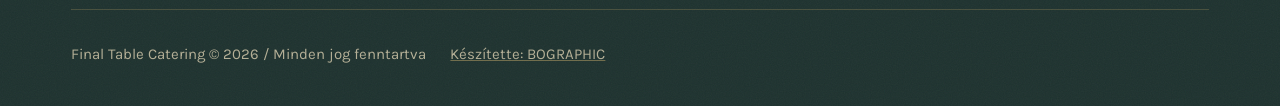
==== commit 9a6964fe: "Add a dedicated closing CTA section before Contact Promote the "have a custom idea?" message from a " ====
--- a/index.html
+++ b/index.html
@@ -13,7 +13,7 @@
 <link rel="alternate" hreflang="x-default" href="/">
 <link rel="preconnect" href="https://fonts.googleapis.com">
 <link rel="preconnect" href="https://fonts.gstatic.com" crossorigin>
-<link href="https://fonts.googleapis.com/css2?family=EB+Garamond:ital,wght@0,400;0,500;0,600;1,400;1,500&amp;family=Karla:wght@400;500;600;700&amp;display=swap" rel="stylesheet">
+<link href="https://fonts.googleapis.com/css2?family=EB+Garamond:ital,wght@0,400;0,500;0,600;1,400;1,500;1,600&amp;family=Karla:wght@400;500;600;700&amp;display=swap" rel="stylesheet">
 <link rel="stylesheet" href="/css/styles.css">
 <script>
 (function () {
@@ -264,12 +264,17 @@
           <summary>Hogyan kérhetek árajánlatot?<span class="faq__icon" aria-hidden="true"></span></summary>
           <p>Írjon nekünk e-mailt, vagy hívjon minket közvetlenül – jellemzően rövid időn belül válaszolunk a részletekkel.</p>
         </details>
-
-        <details class="faq__item" data-reveal="up" data-delay="360">
-          <summary>Egyedi elképzelése van?<span class="faq__icon" aria-hidden="true"></span></summary>
-          <p>A fentieken túl bármilyen egyedi igényhez igazodunk, és rugalmasan megvalósítjuk az elképzeléseit – keressen minket bizalommal!</p>
-        </details>
-      </div>
+      </div>
+    </div>
+  </section>
+
+  <!-- CLOSING CTA -->
+  <section class="closing-cta" style="position: relative;">
+    <img class="deco-shape" src="/assets/images/shapes/shape-9.png" alt="" aria-hidden="true" style="width: 280px; right: 4%; top: -20px; opacity: .55;" data-parallax="18" data-parallax-rotate="-7">
+    <div class="wrap closing-cta__inner" data-reveal="up">
+      <h2 class="closing-cta__title">Egyedi elképzelése van?</h2>
+      <p class="closing-cta__lead">A fentieken túl bármilyen egyedi igényhez igazodunk, és rugalmasan megvalósítjuk az elképzeléseit – keressen minket bizalommal!</p>
+      <a href="#kapcsolat" class="btn btn--primary">Kérjen ajánlatot</a>
     </div>
   </section>
 
--- a/css/styles.css
+++ b/css/styles.css
@@ -1222,6 +1222,38 @@
 }
 
 /* =========================================================
+   Closing CTA
+   ========================================================= */
+.closing-cta {
+  position: relative;
+  text-align: center;
+}
+
+.closing-cta__inner {
+  max-width: 42rem;
+  margin-inline: auto;
+}
+
+.closing-cta__title {
+  font-family: var(--font-display);
+  font-style: italic;
+  font-weight: 600;
+  font-size: var(--fs-h2);
+}
+
+.closing-cta__lead {
+  font-family: var(--font-display);
+  font-style: italic;
+  font-size: var(--fs-lead);
+  color: var(--slate-500);
+  margin-top: 1.25rem;
+}
+
+.closing-cta .btn {
+  margin-top: 2rem;
+}
+
+/* =========================================================
    Contact
    ========================================================= */
 .contact {
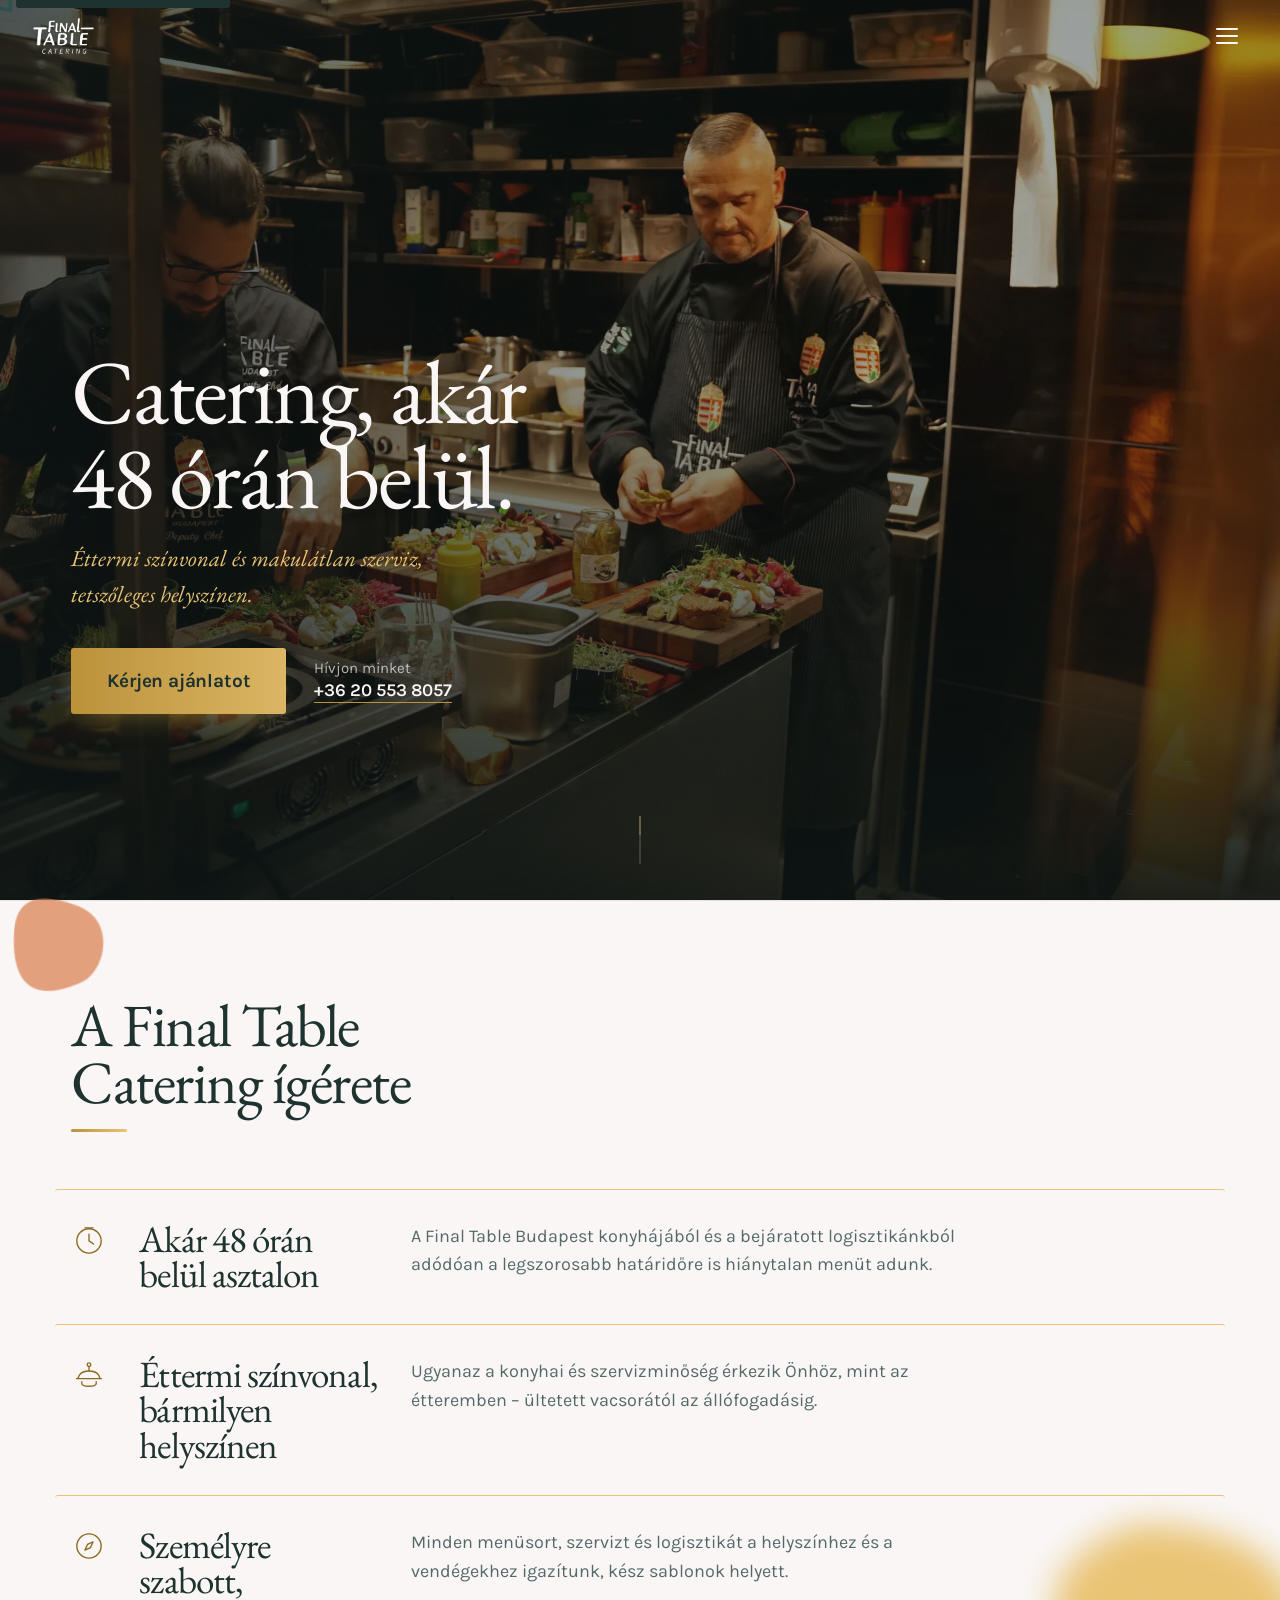
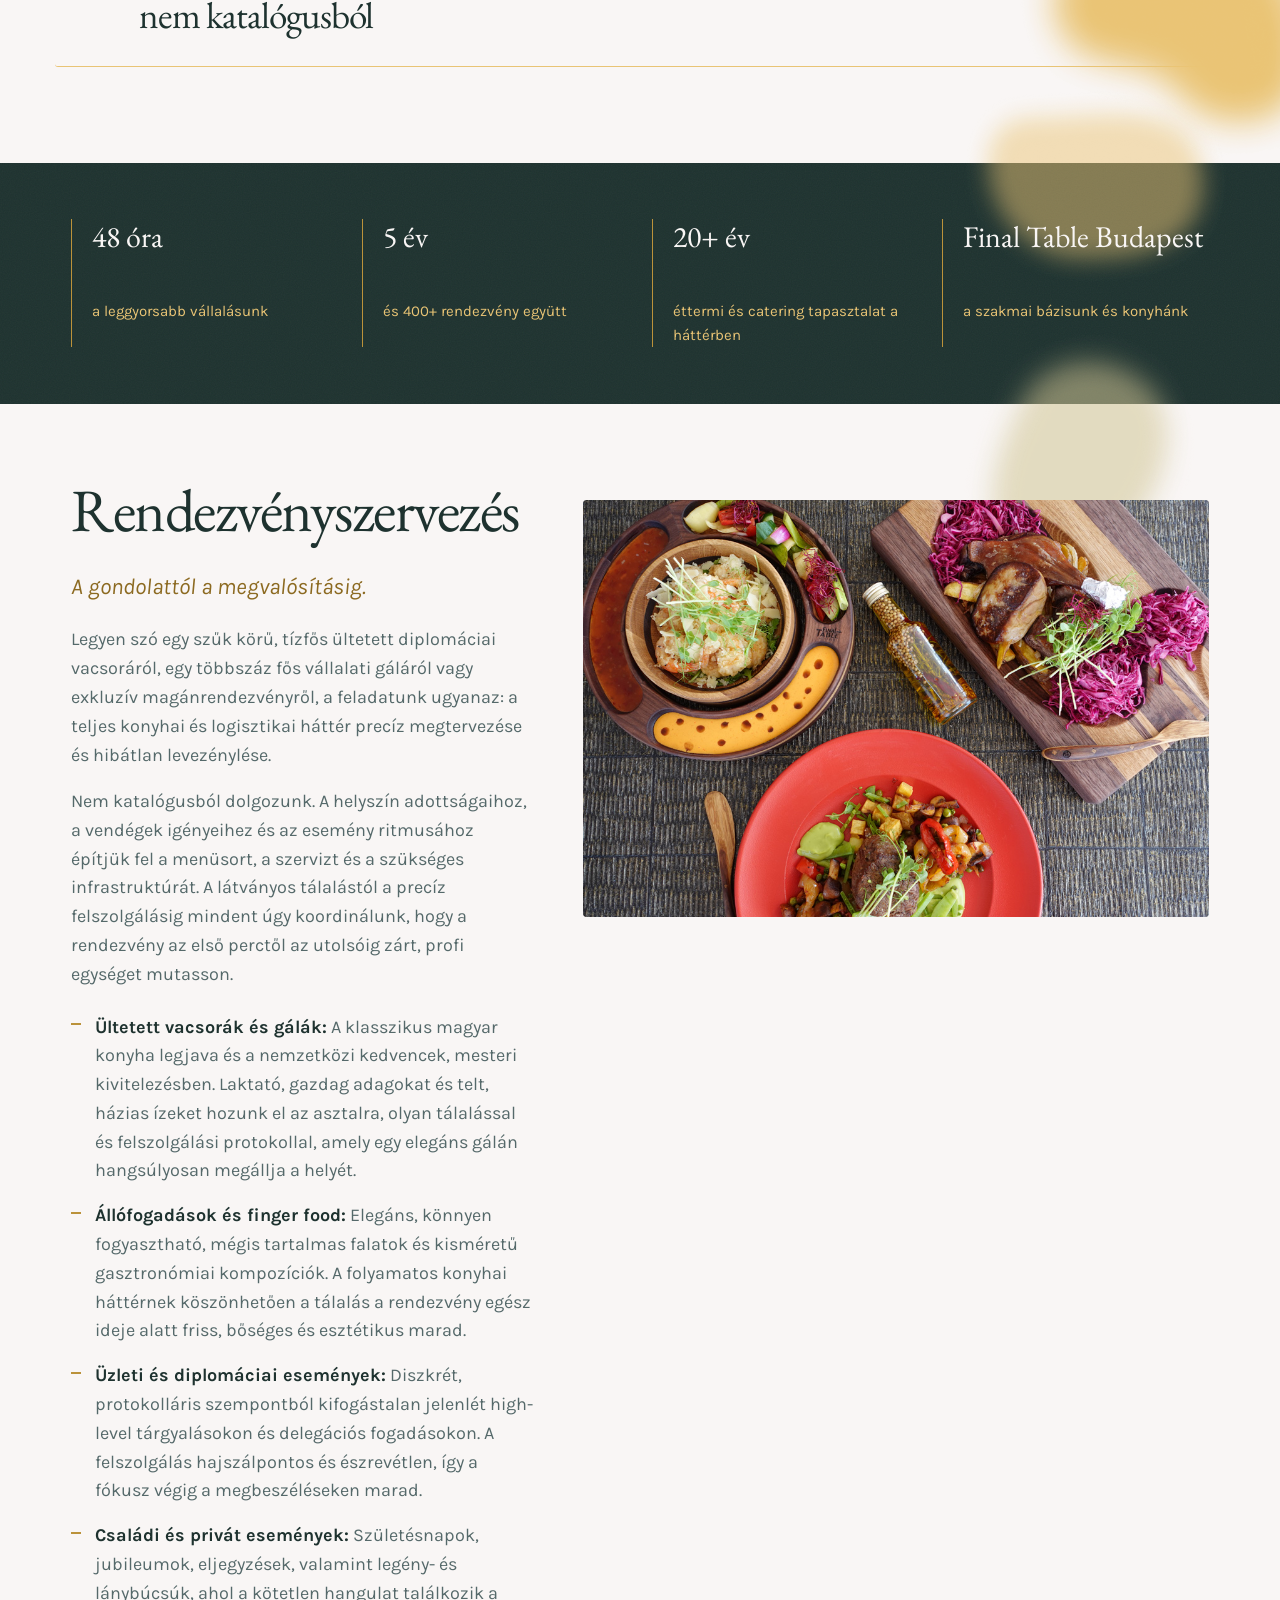
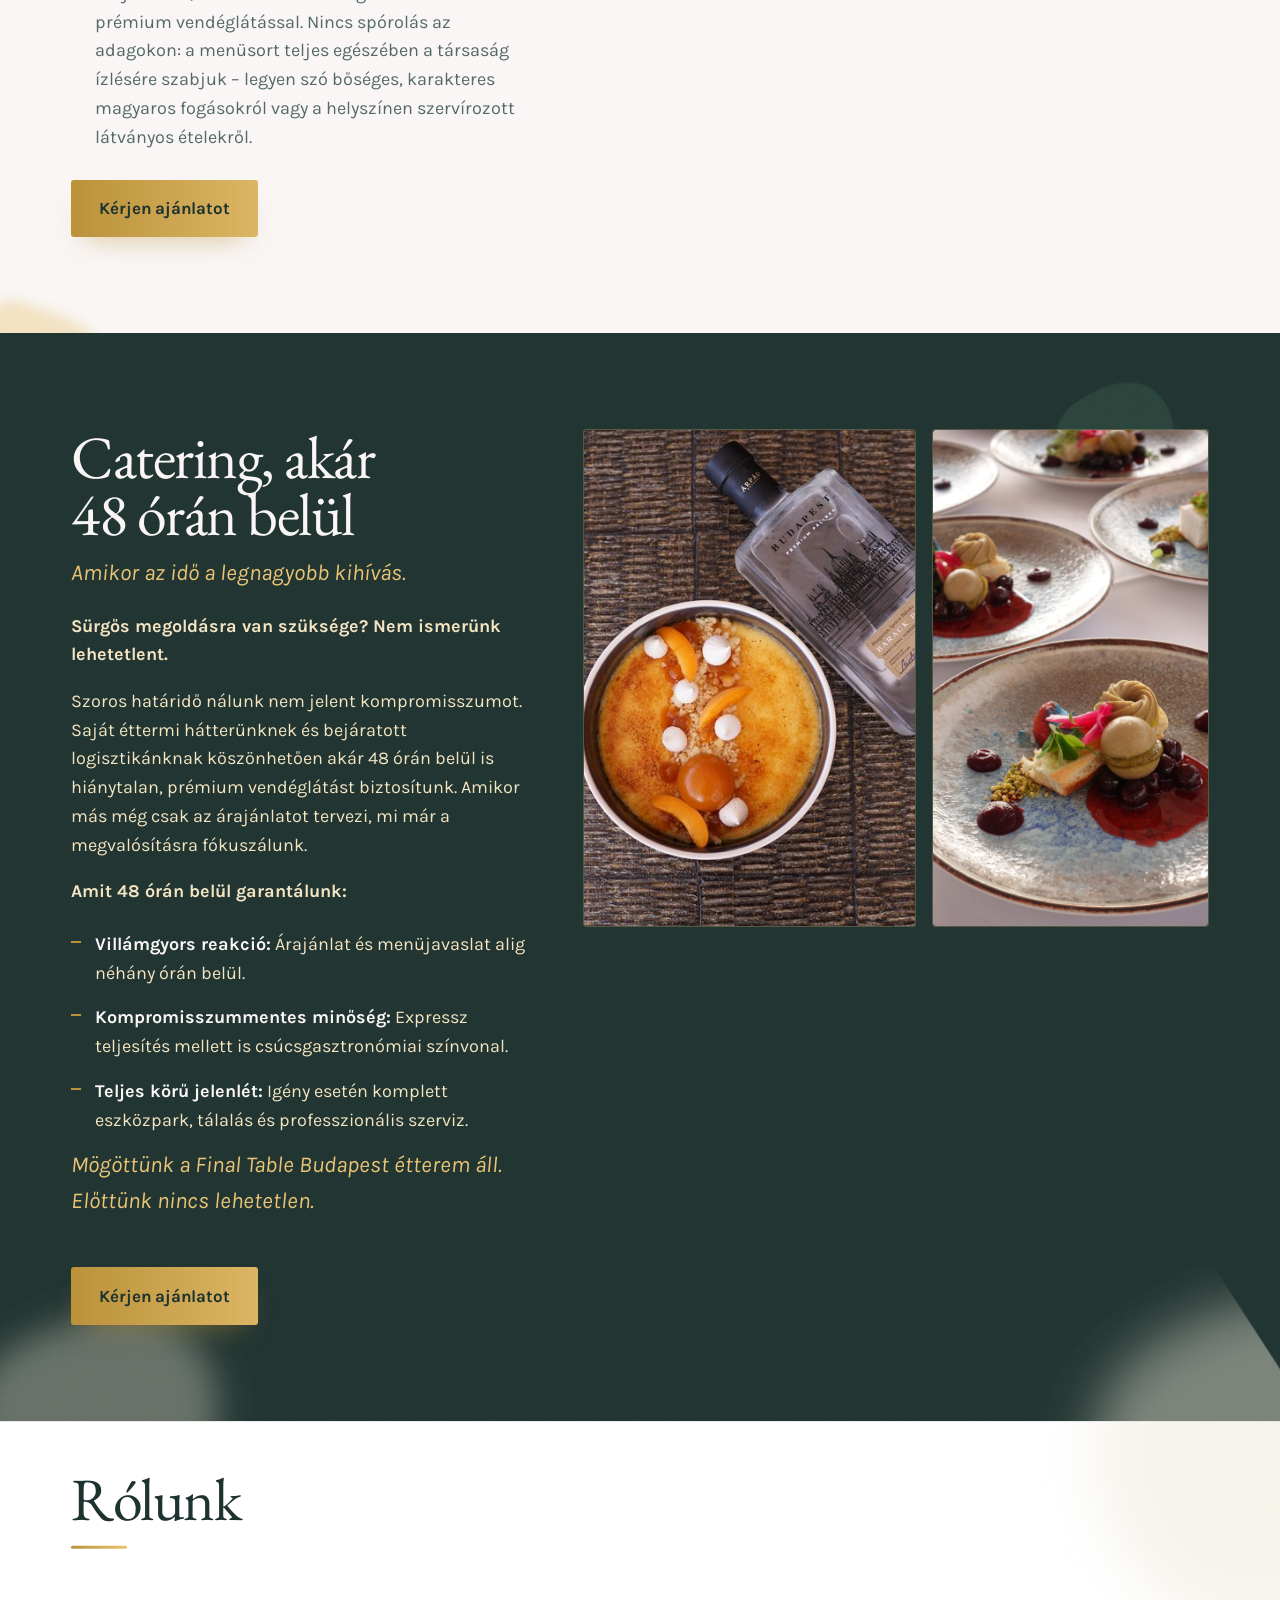
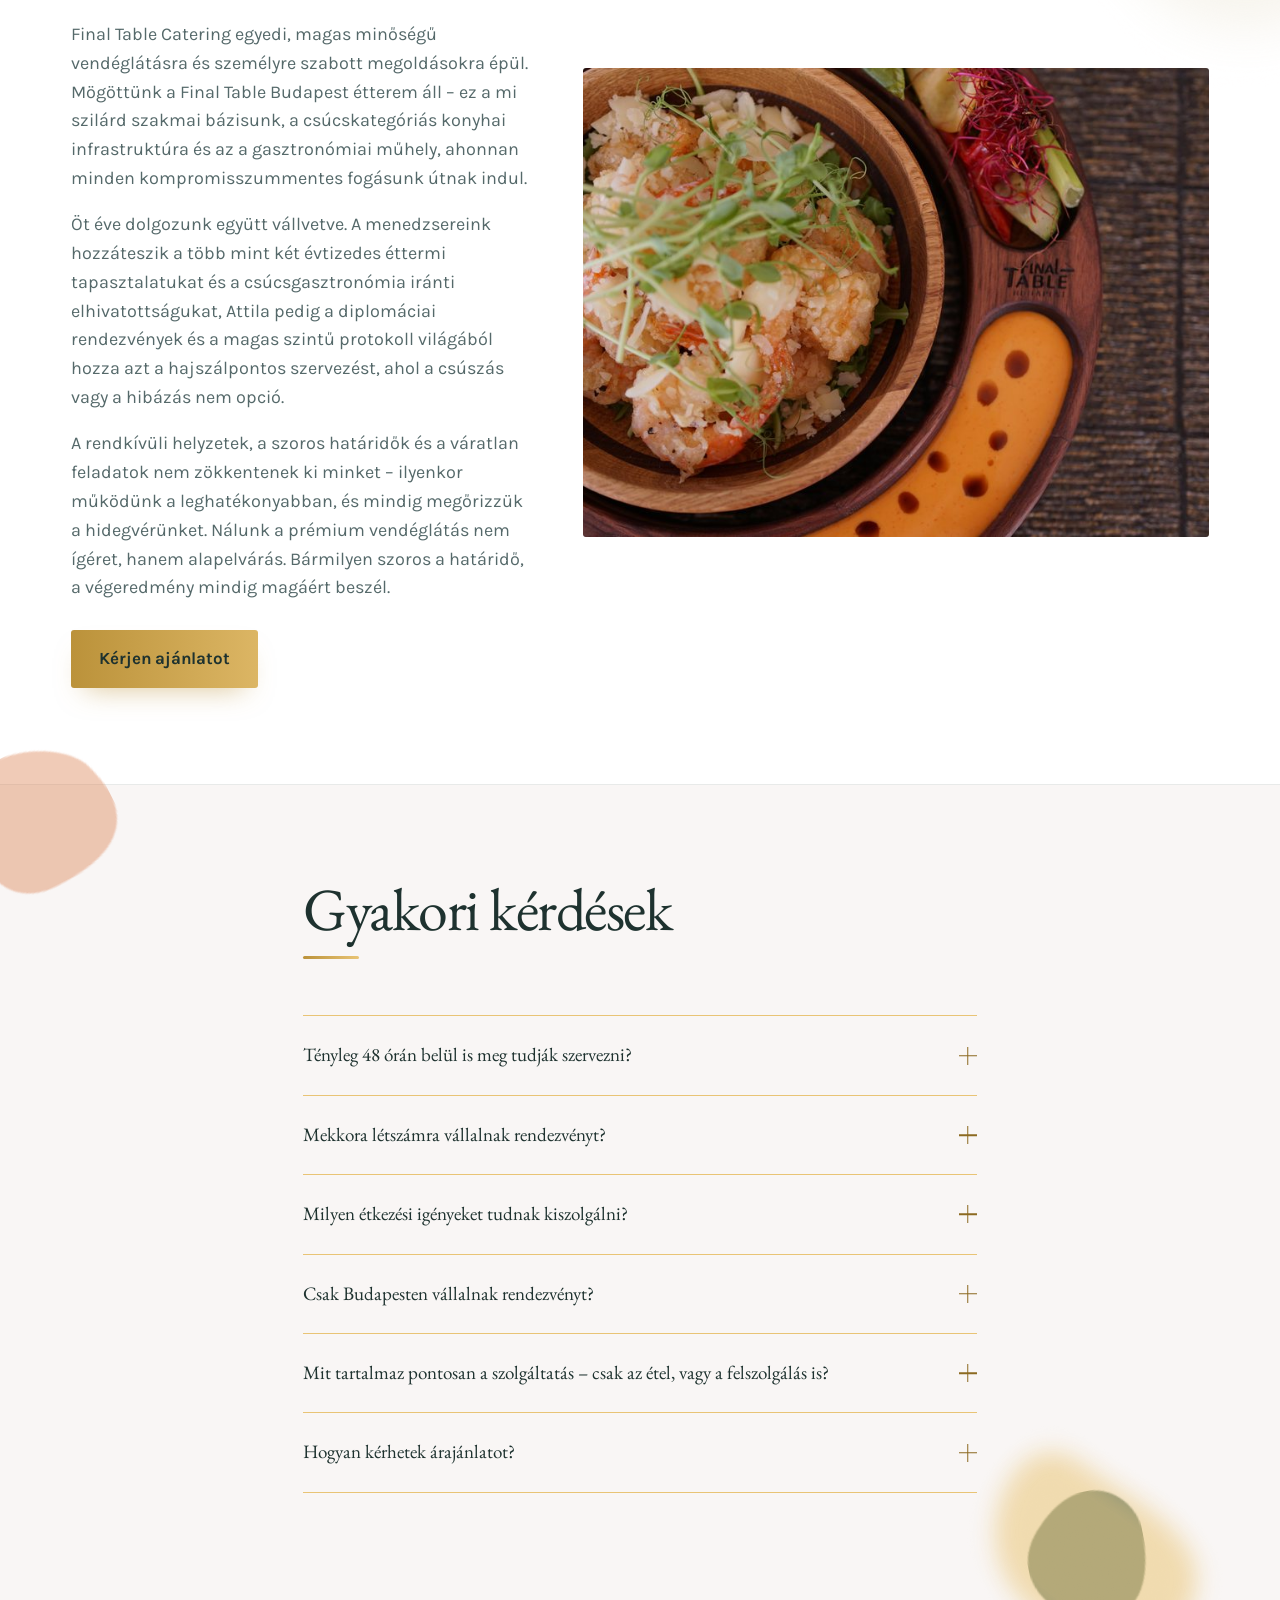
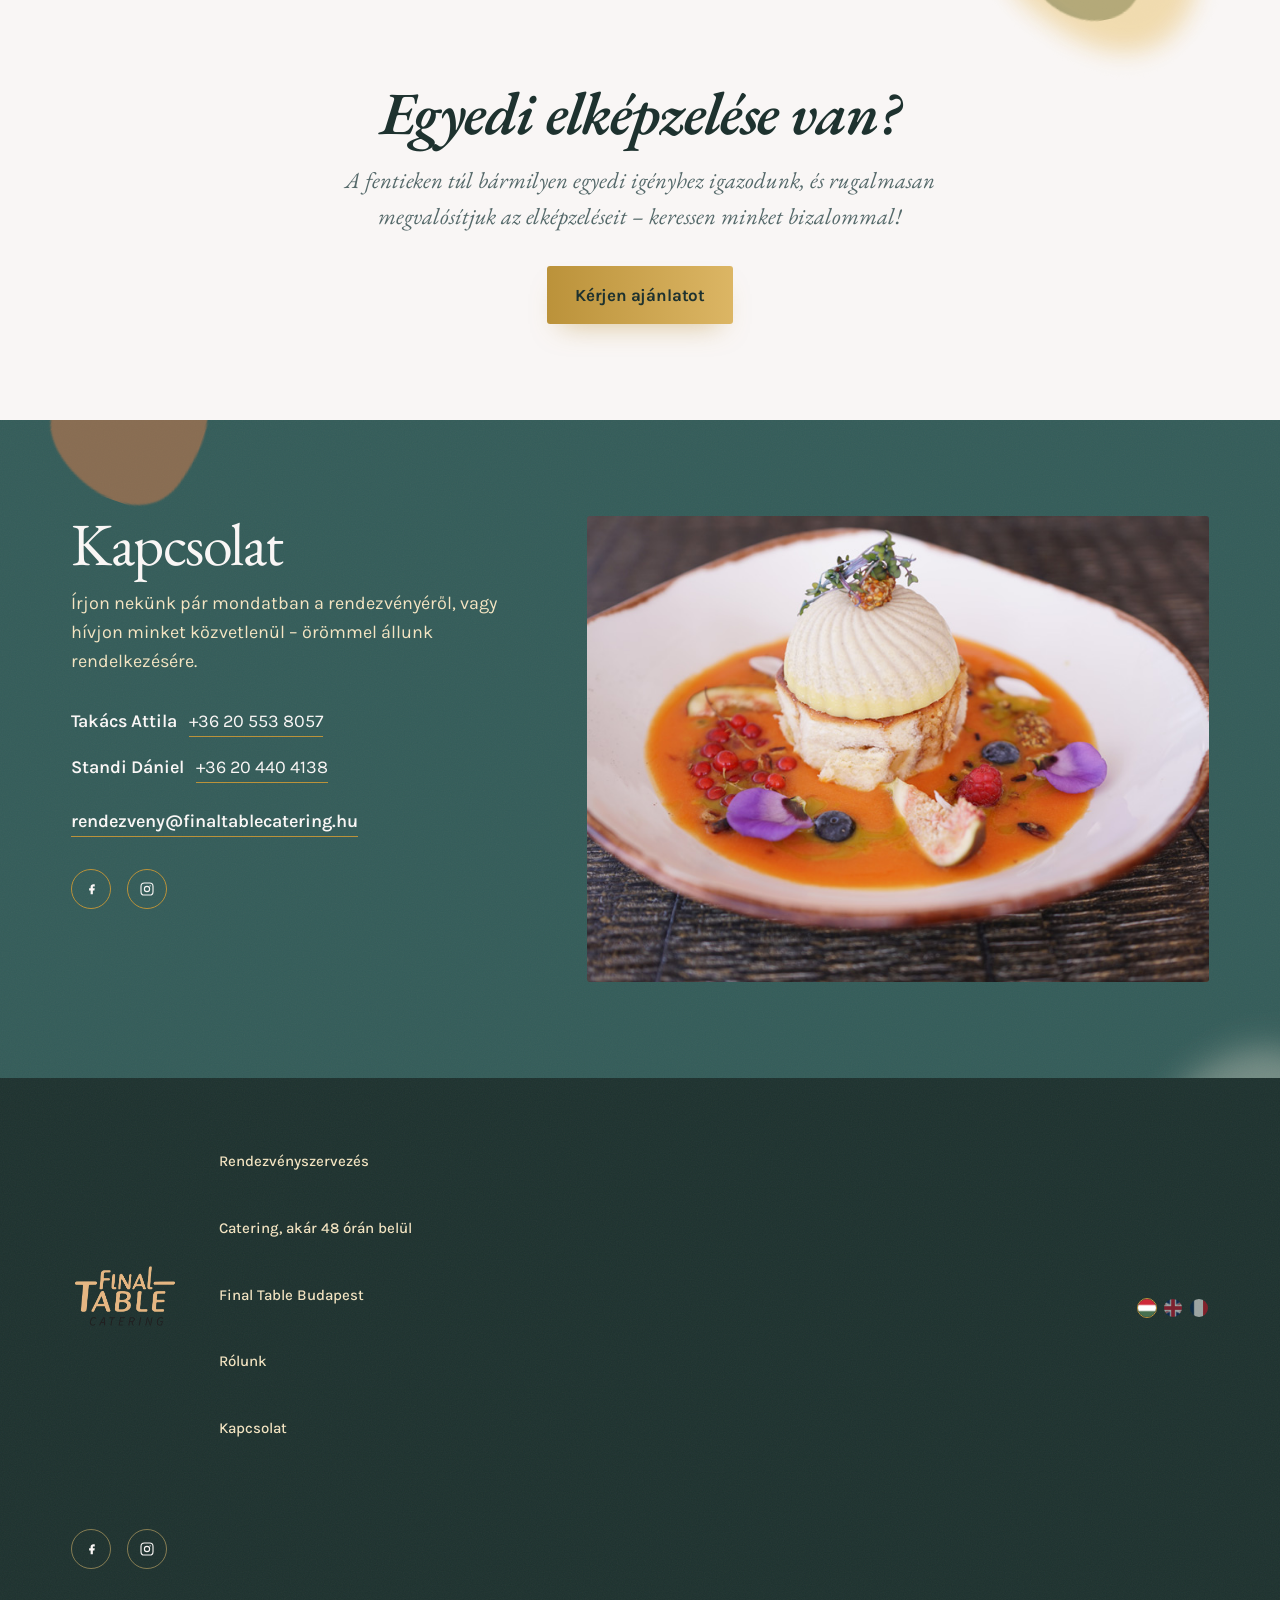
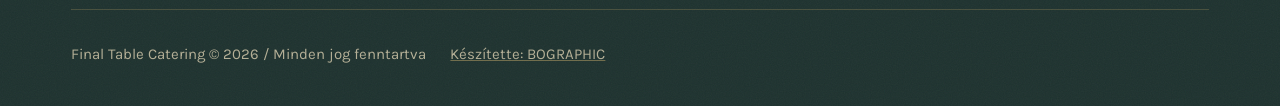
==== commit 7d597555: "Replace hero banner with a higher-resolution WebP Swap the hero background for the client-supplied f" ====
--- a/index.html
+++ b/index.html
@@ -76,7 +76,7 @@
   <!-- HERO -->
   <section class="hero" id="top">
     <div class="hero__media">
-      <img src="/assets/images/DSC06542.jpg" alt="Séf terítéket készít egy Final Table Catering rendezvényen" width="768" height="432">
+      <img src="/assets/images/DSC06542.webp" alt="Séf terítéket készít egy Final Table Catering rendezvényen" width="2400" height="1350">
     </div>
     <div class="hero__scrim" aria-hidden="true"></div>
     <div class="wrap hero__inner">
